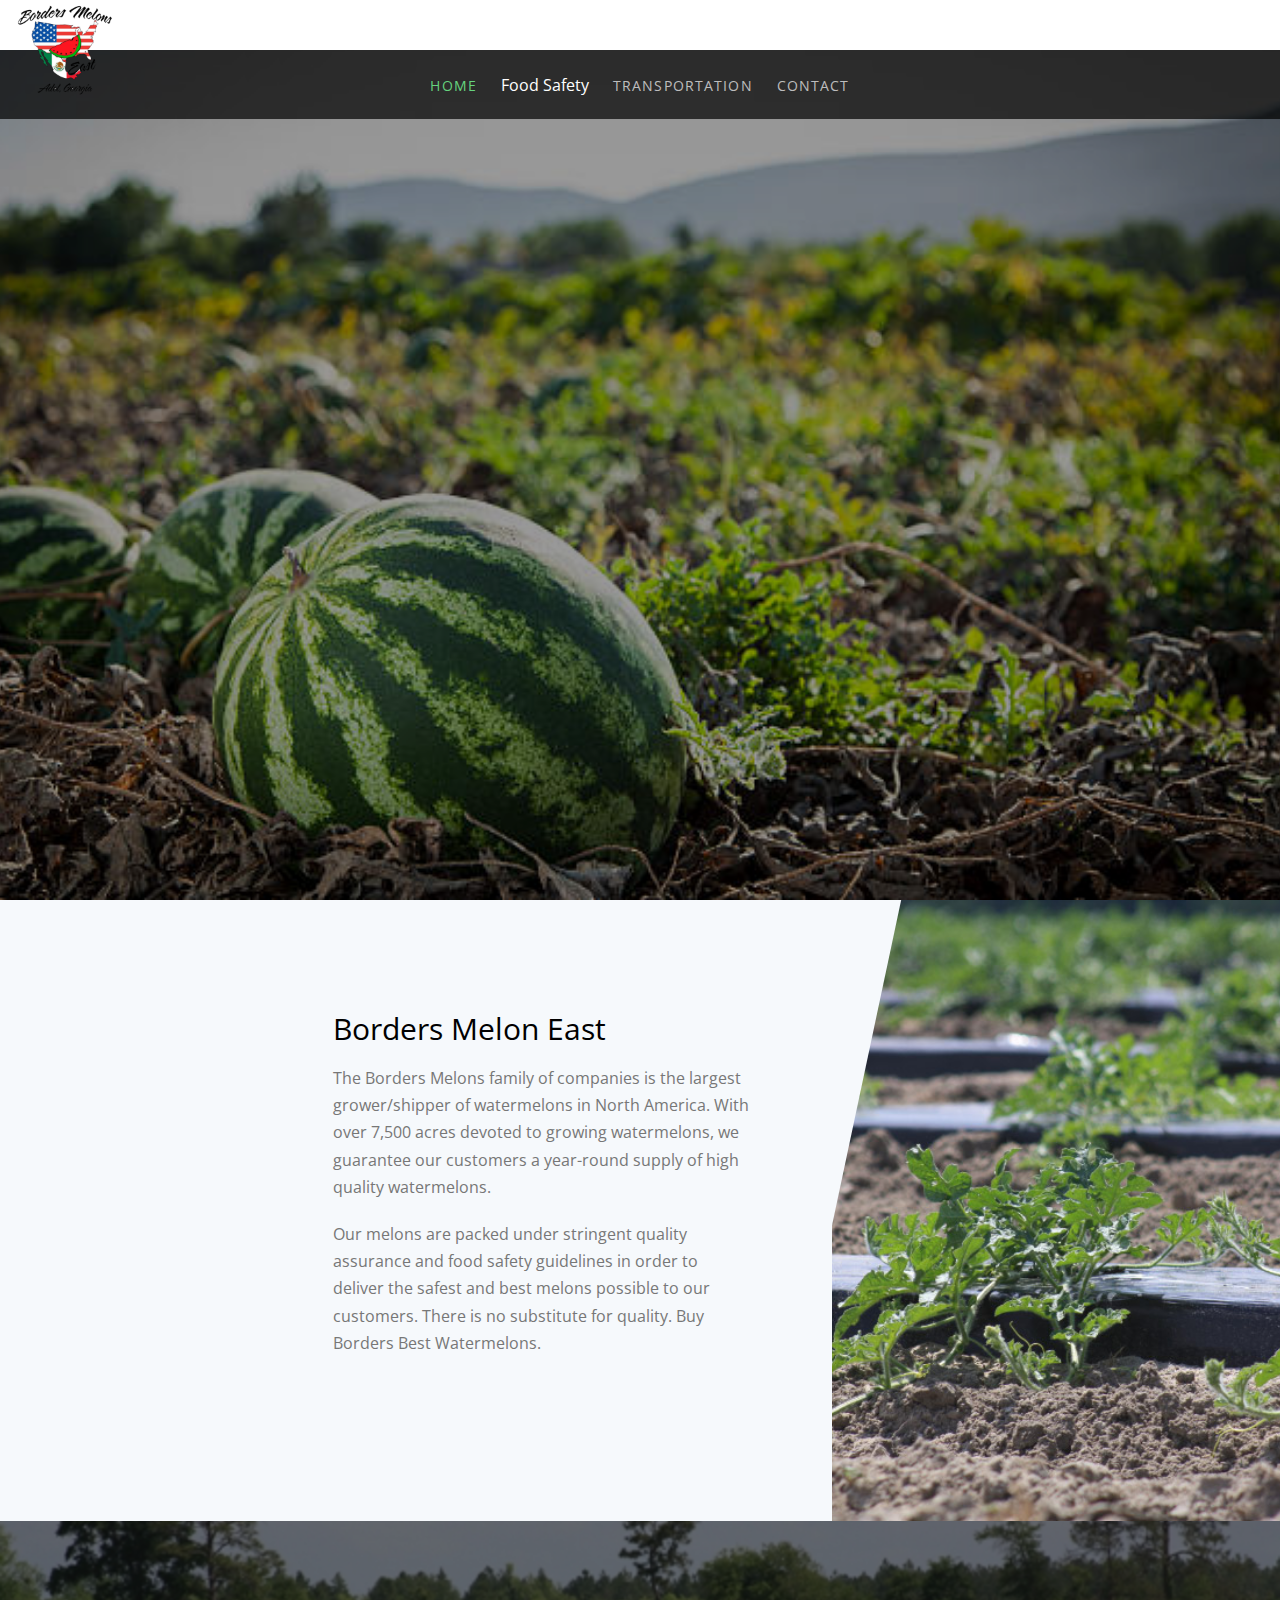
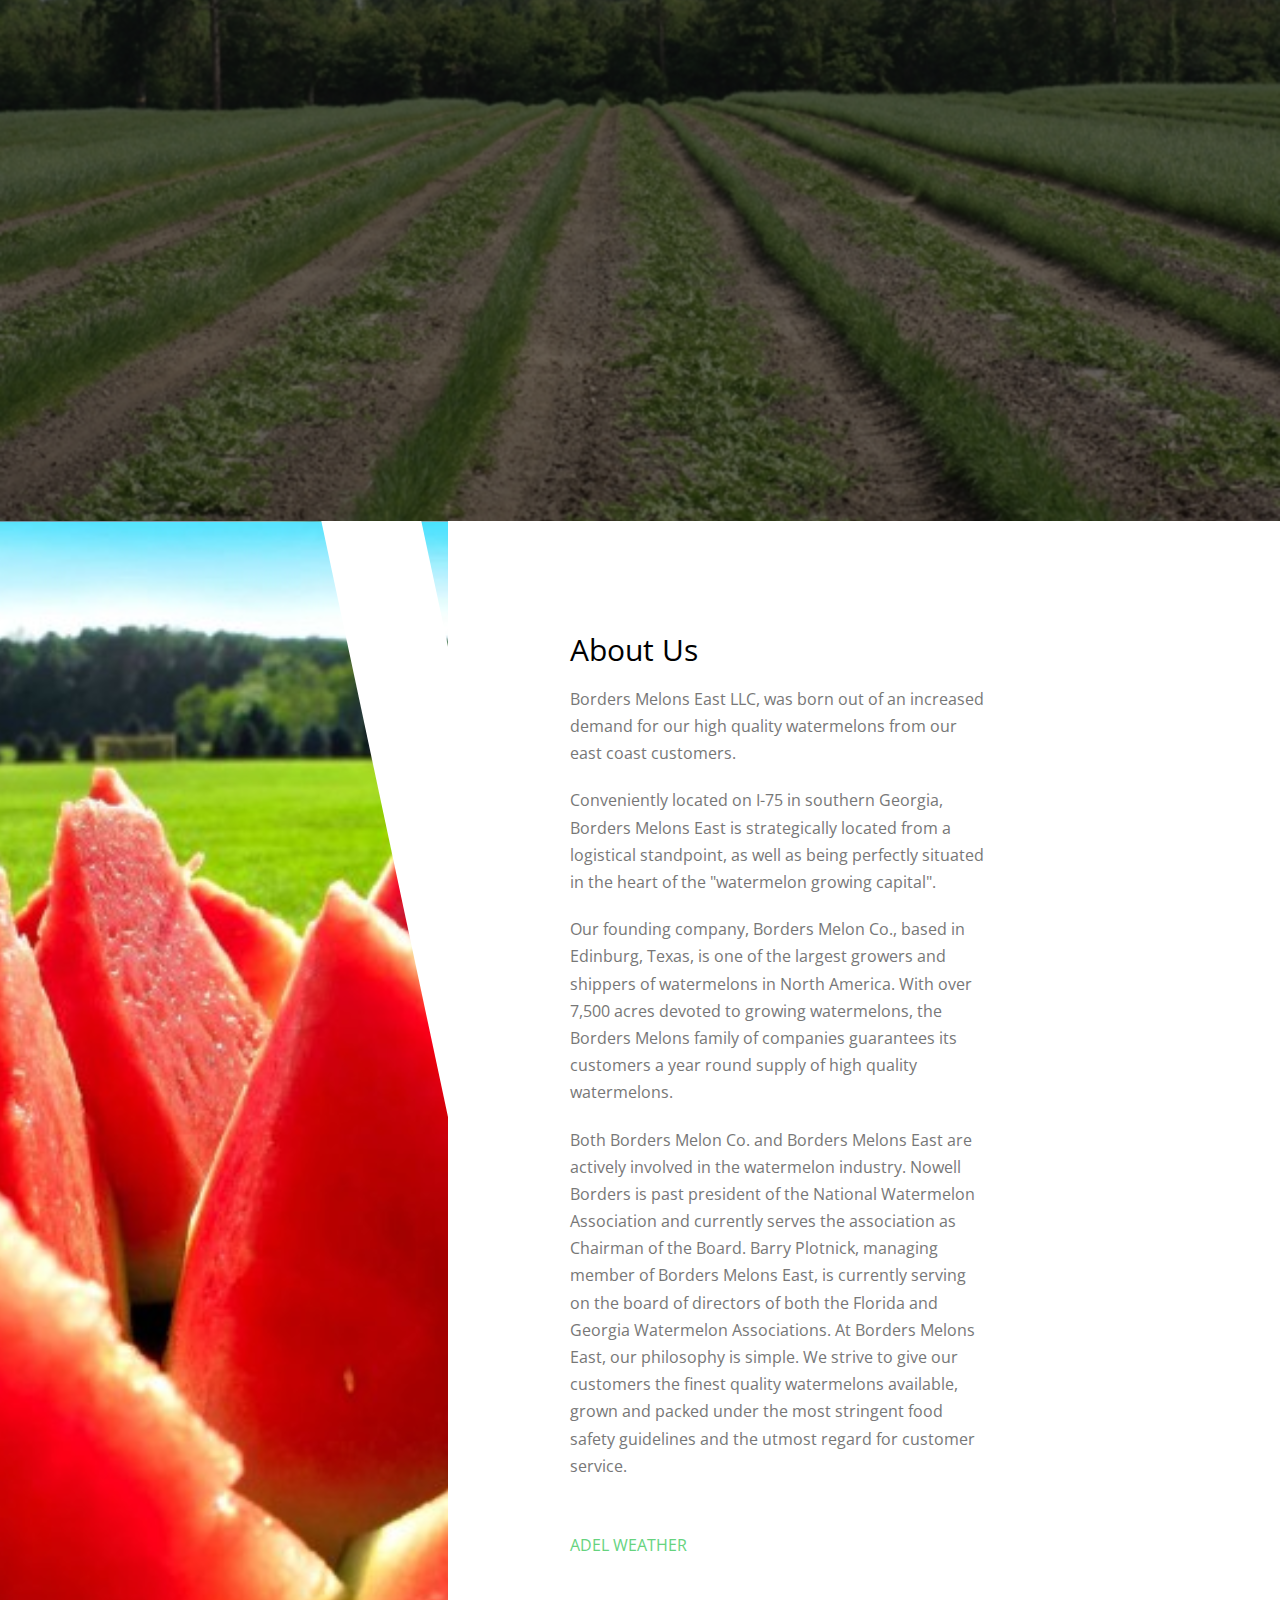
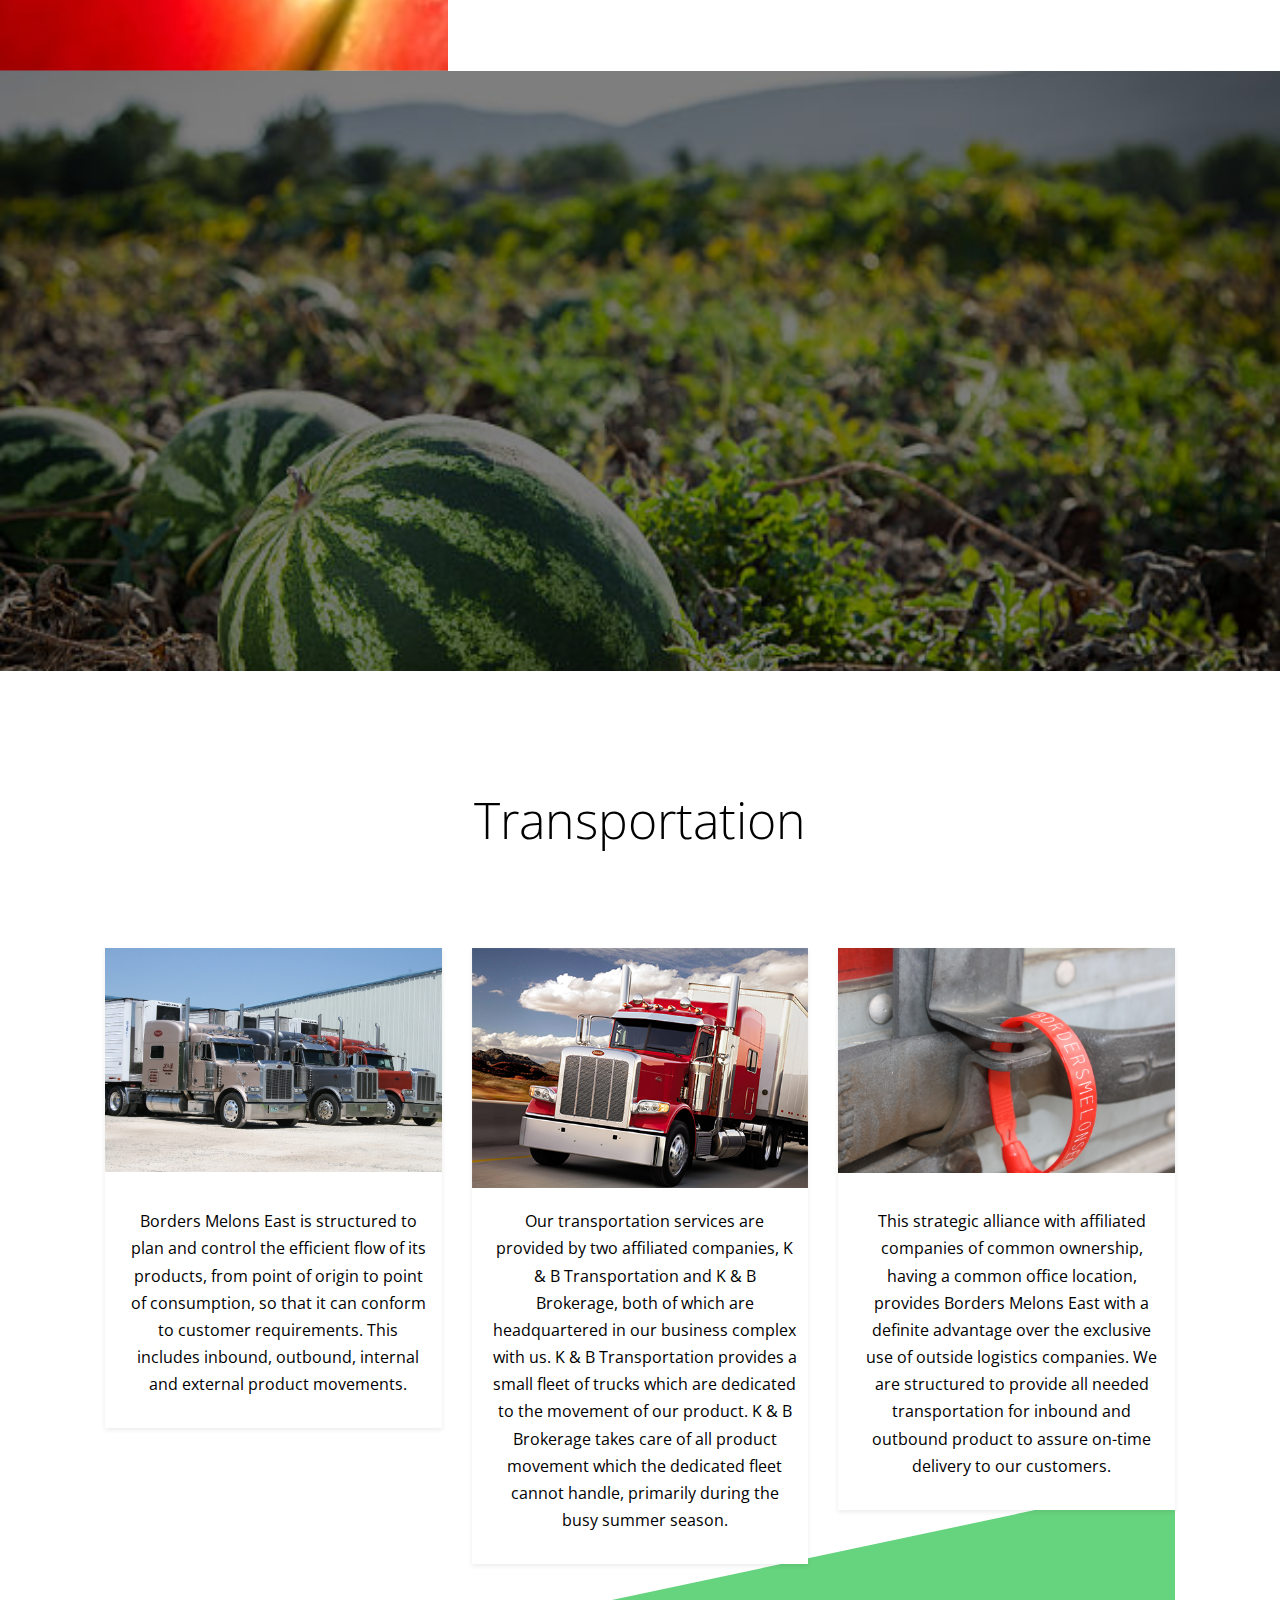
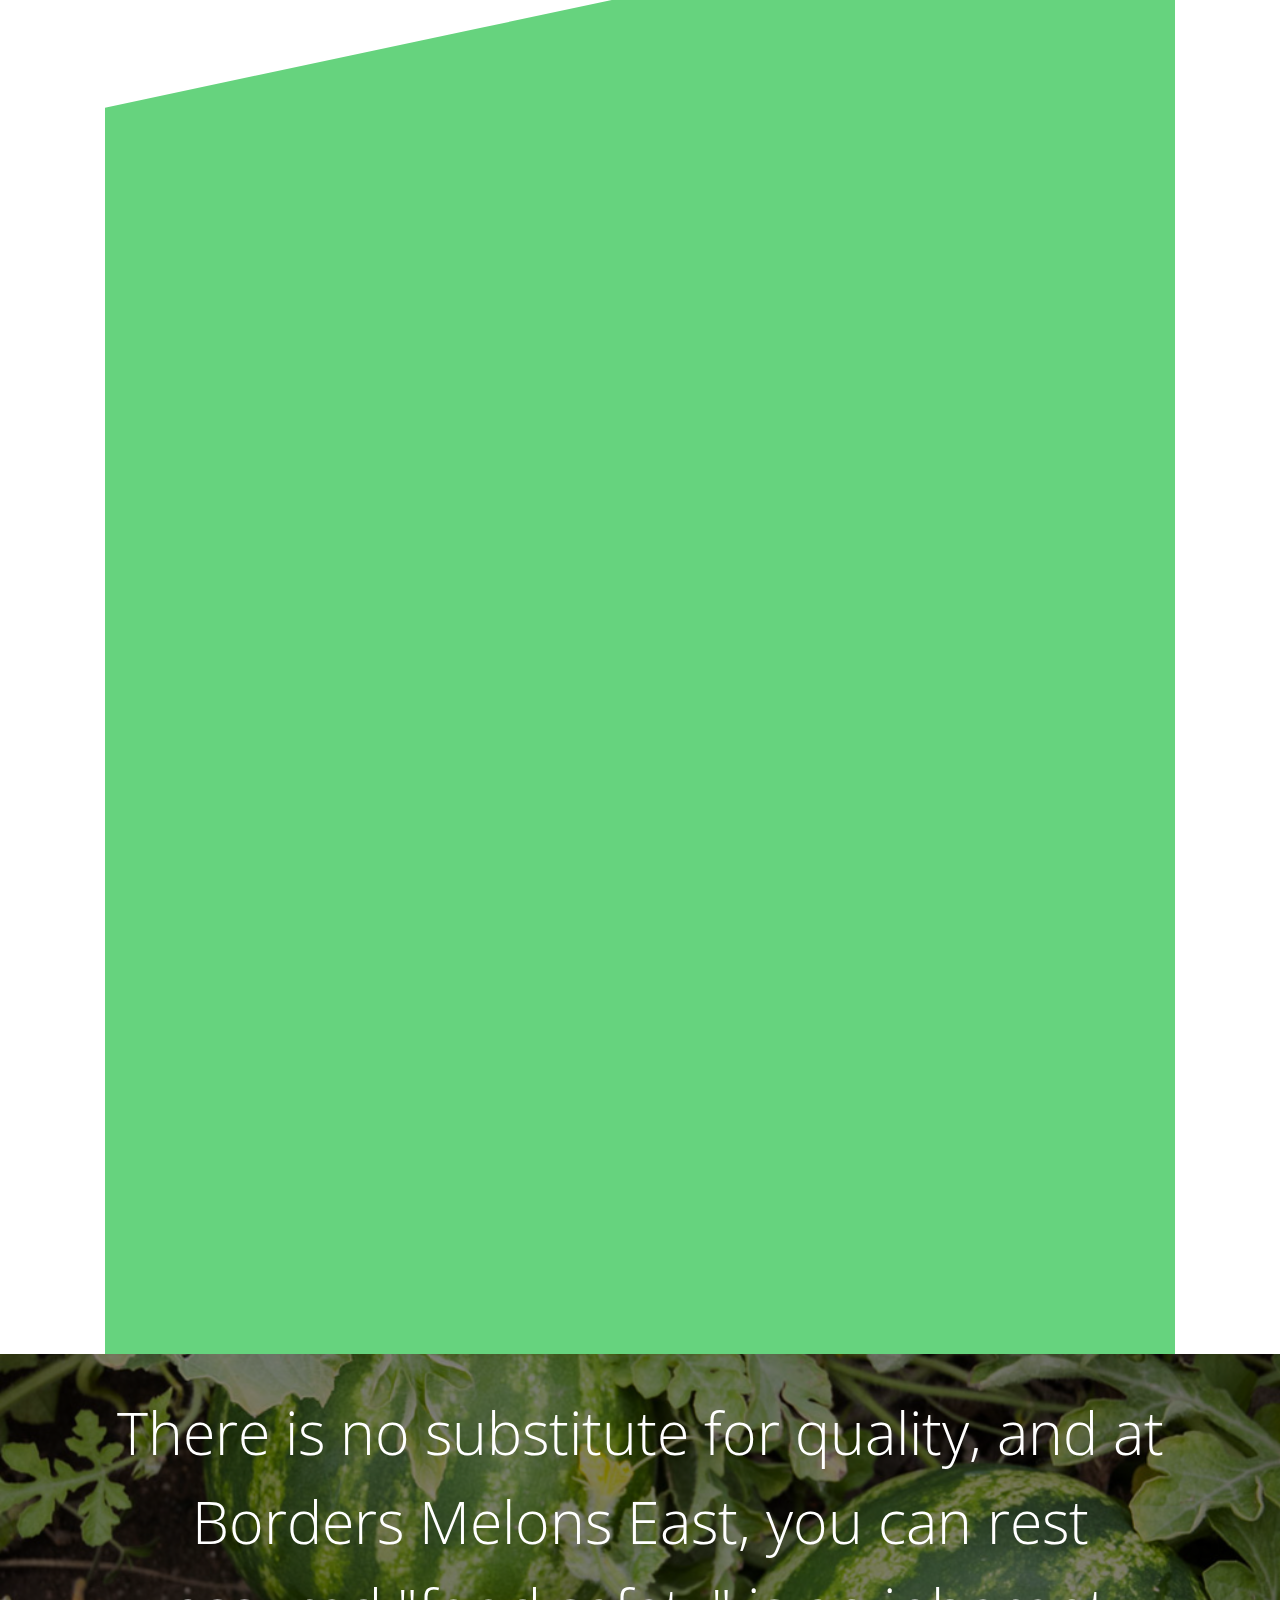
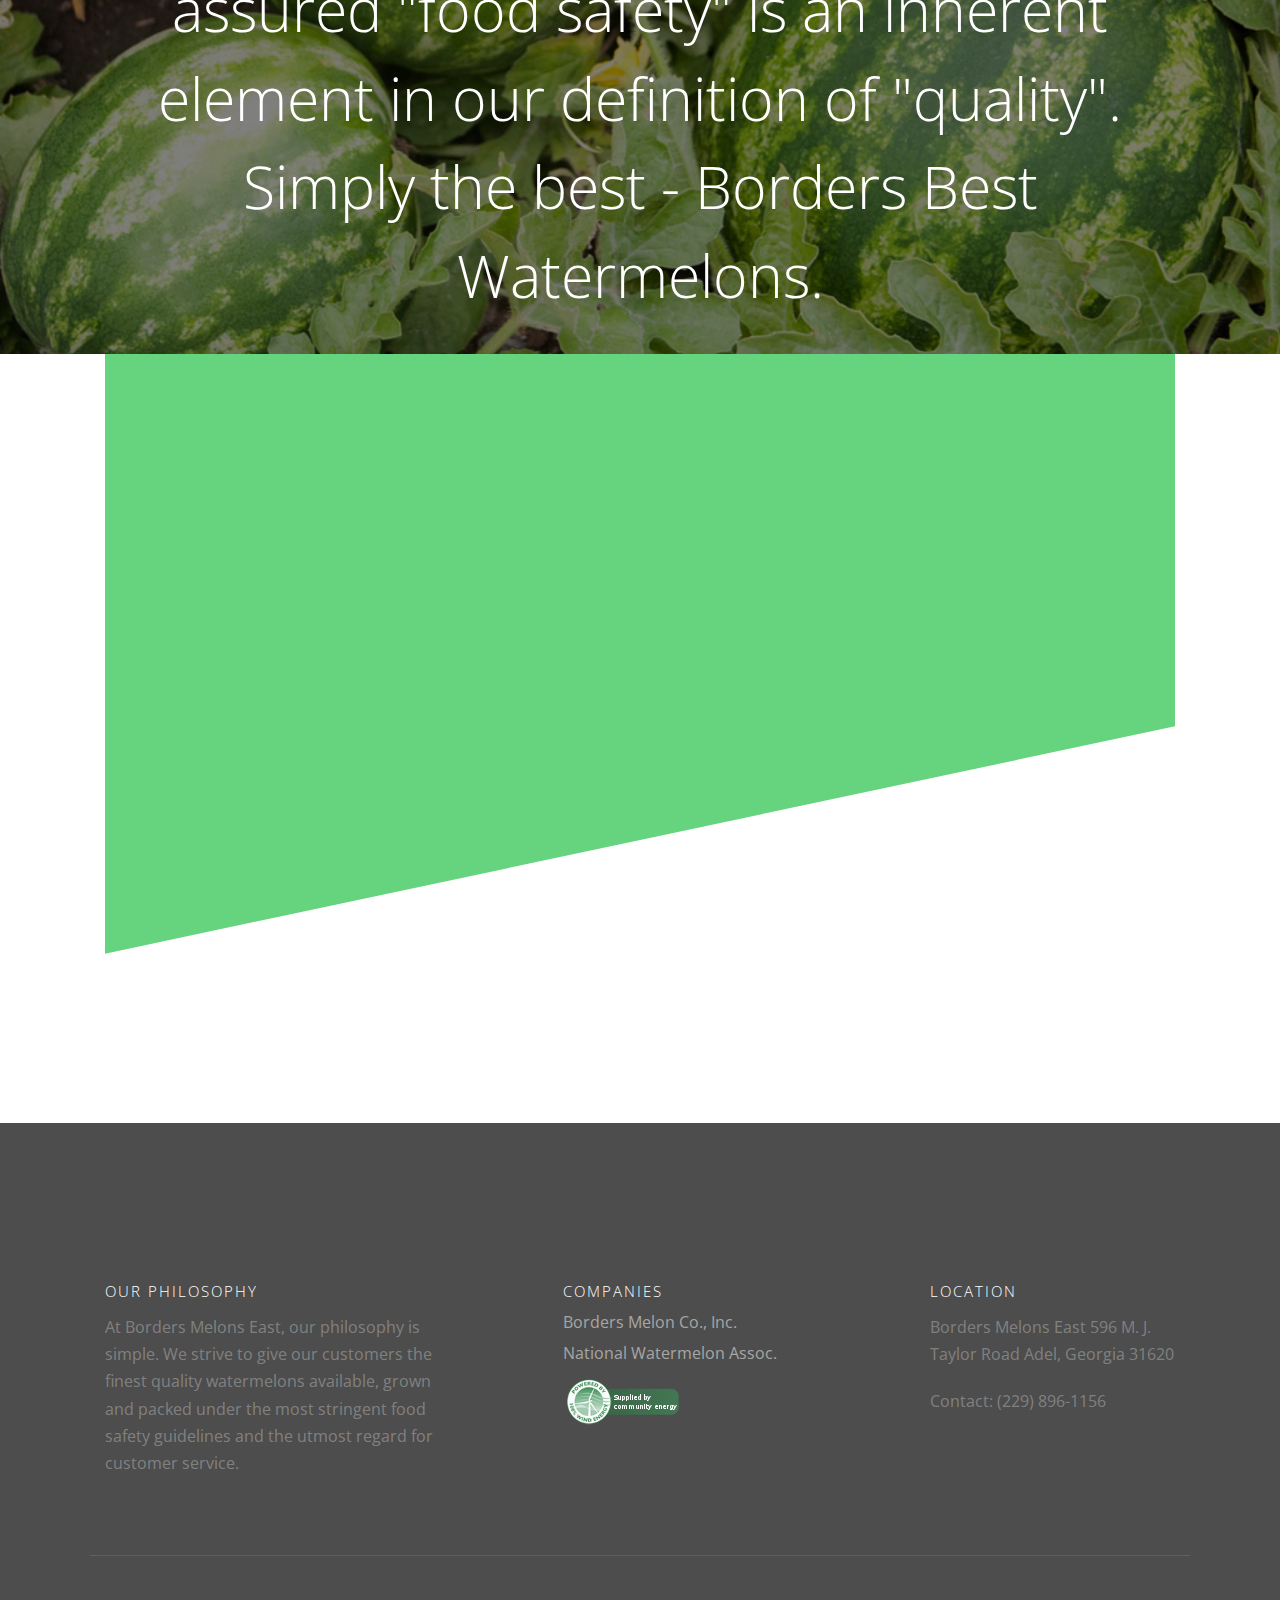
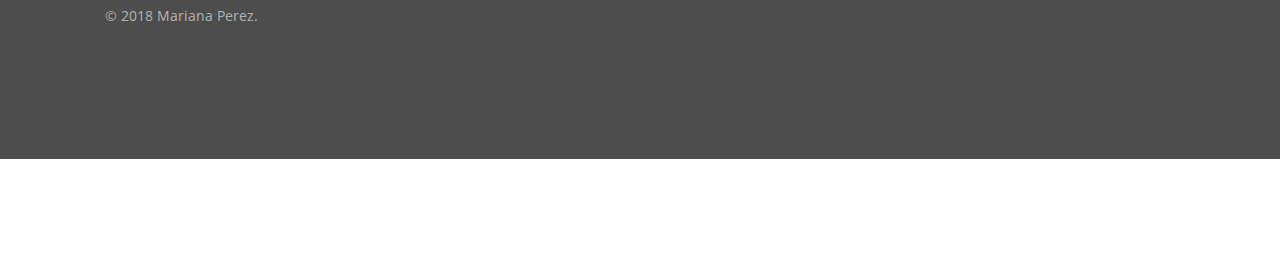
==== index.html @ 32647cb5 "updated" ====
<!DOCTYPE HTML>

<html>
	<head>
	<meta charset="utf-8">
	<meta http-equiv="X-UA-Compatible" content="IE=edge">
	<title>Borders Melon East</title>
	<meta name="viewport" content="width=device-width, initial-scale=1">
	<meta name="description" content="Free HTML5 Website Template by GetTemplates.co" />
	<meta name="keywords" content="free website templates, free html5, free template, free bootstrap, free website template, html5, css3, mobile first, responsive" />
	<meta name="author" content="GetTemplates.co" />


	<link href="https://fonts.googleapis.com/css?family=Open+Sans:300,400,700" rel="stylesheet">
	
	<!-- Animate.css -->
	<link rel="stylesheet" href="css/animate.css">
	<!-- Icomoon Icon Fonts-->
	<link rel="stylesheet" href="css/icomoon.css">
	<!-- Themify Icons-->
	<link rel="stylesheet" href="css/themify-icons.css">
	<!-- Bootstrap  -->
	<link rel="stylesheet" href="css/bootstrap.css">

	<!-- Magnific Popup -->
	<link rel="stylesheet" href="css/magnific-popup.css">

	<!-- Owl Carousel  -->
	<link rel="stylesheet" href="css/owl.carousel.min.css">
	<link rel="stylesheet" href="css/owl.theme.default.min.css">

	<!-- Theme style  -->
	<link rel="stylesheet" href="css/style.css">

	<!-- Modernizr JS -->
	<script src="js/modernizr-2.6.2.min.js"></script>
	<!-- FOR IE9 below -->
	<!--[if lt IE 9]>
	<script src="js/respond.min.js"></script>
	<![endif]-->

	</head>
	<body>
		
	<div class="gtco-loader"></div>
	
	<div id="page">

	
	<div class="page-inner">

	<div id="head-top" style="position: absolute; width: 100%; top: 0; ">
		<div class="gtco-top">
			<div class="container-fluid">
				<div class="row">
					<div class="col-md-4 col-xs-4">
						<div id="gtco-logo"><img style="width: 100px; height: 100px;" src="images/logo.png" alt=""></div>
					</div>
					
				</div>
			</div>	
		</div>
		<nav class="gtco-nav sticky-banner" role="navigation">
			<div class="gtco-container">
				
				<div class="row">
					<div class="col-xs-12 text-center menu-1">
						<ul>
							<li class="active"><a href="index.html">Home</a></li>

								<a href="#gtco-features">Food Safety</a>
								
							</li>
							<li><a href="#trans">Transportation</a></li>
							<li><a href="#gtco-footer">Contact</a></li>
						</ul>
					</div>
				</div>
				
			</div>
		</nav>
	</div>
	
	<header id="gtco-header" class="gtco-cover gtco-cover-md" role="banner" style="background-image: url(images/img_bg_4.jpg)" data-stellar-background-ratio="0.5">
		<div class="overlay"></div>
		<div class="gtco-container">
			<div class="row row-mt-15em">
				<div class="col-md-12 mt-text text-center animate-box" data-animate-effect="fadeInUp">
					<h1>Welcome to<strong>Borders Melon East</strong></h1>	
					<h2>There is no substitute for quality. Buy Borders Best Melons</h2>
			</div>
			</div>
		</div>
	</header>

	<div class="flex-section gtco-gray-bg">
		<div class="col-1">
			<div class="text">

				<div class="row row-pb-sm">
					<div class="col-md-12">
					<h2>Borders Melon East</h2>
					
					<p>The Borders Melons family of companies is the largest grower/shipper of watermelons in North America. With over 7,500 acres devoted to growing watermelons, we guarantee our customers a year-round supply of high quality watermelons.</p>
					<p>Our melons are packed under stringent quality assurance and food safety guidelines in order to deliver the safest and best melons possible to our customers. There is no substitute for quality. Buy Borders Best Watermelons.</p>
					</div>
				</div>
				<!-- <div class="row">
					<div class="col-md-6">
						<ul class="check-li">
							<li>Quality</li>
							<li>Taste</li>
							<li>Price</li>
						</ul>
					</div>
					<div class="col-md-6">
						
					</div>
				</div> -->
			</div>
		</div>
		<div class="col-2 flex-img" style="background-image: url(images/img_1.jpg);"></div>
	</div>
	
	<div class="gtco-cover gtco-cover-sm" style="background-image: url(images/field.jpg)"  data-stellar-background-ratio="0.5">
		<div class="overlay"></div>
		<div class="gtco-container text-center">
			<div class="display-t">
				<div class="display-tc">
					<h1 class="animate-box">Quality &amp; delicious taste</h1>
				</div>	
			</div>
		</div>
	</div>

	<div class="flex-section reverse">
		<div class="col-1">
			<div class="text">

				<div class="row row-pb-sm">
					<div class="col-md-12">
						<h2>About Us</h2>
						<p>Borders Melons East LLC, was born out of an increased demand for our high quality watermelons from our east coast customers. </p>
						<p>Conveniently located on I-75 in southern Georgia, Borders Melons East is strategically located from a logistical standpoint, as well as being perfectly situated in the heart of the "watermelon growing capital". </p>
                    <p>Our founding company, Borders Melon Co., based in Edinburg, Texas, is one of the largest growers and shippers of watermelons in North America. With over 7,500 acres devoted to growing watermelons, the Borders Melons family of companies guarantees its customers a year round supply of high quality watermelons.</p>
                    <p>Both Borders Melon Co. and Borders Melons East are actively involved in the watermelon industry. Nowell Borders is past president of the National Watermelon Association and currently serves the association as Chairman of the Board. Barry Plotnick, managing member of Borders Melons East, is currently serving on the board of directors of both the Florida and Georgia Watermelon Associations.

                        At Borders Melons East, our philosophy is simple. We strive to give our customers the finest quality watermelons available, grown and packed under the most stringent food safety guidelines and the utmost regard for customer service.</p>
                </div>
                </div>
                 <!-- WEATHER WIDGET -->
                 <a class="weatherwidget-io" href="https://forecast7.com/en/31d14n83d42/adel/" data-label_1="ADEL" data-label_2="WEATHER" data-theme="original" data-basecolor="#bc0929" data-textcolor="#067d35" data-highcolor="#1d8712" data-lowcolor="#94ffa0" >ADEL WEATHER</a>
                 <script>
                 !function(d,s,id){var js,fjs=d.getElementsByTagName(s)[0];if(!d.getElementById(id)){js=d.createElement(s);js.id=id;js.src='https://weatherwidget.io/js/widget.min.js';fjs.parentNode.insertBefore(js,fjs);}}(document,'script','weatherwidget-io-js');
                 </script>
                 <!-- Weather widget -->
				<!-- <div class="row">
					<div class="col-md-6">
						<ul class="check-li">
							<li>Quaerat quisquam quasi</li>
							<li>Accusantium qui atque doloremque</li>
							<li>Expedita atque quod</li>
						</ul>
					</div>
					<div class="col-md-6">
						<ul class="check-li">
							<li>Quaerat quisquam quasi</li>
							<li>Accusantium qui atque doloremque</li>
							<li>Expedita atque quod</li>
						</ul>
					</div>
				</div> -->
				
			</div>
		</div>
		<div class="col-2 flex-img" style="background-image: url(images/img_bg_2.jpg);"></div>
	</div>

	<div class="gtco-cover gtco-cover-sm" style="background-image: url(images/img_bg_3.jpg)" data-stellar-background-ratio="0.5">
		<div class="overlay"></div>
		<div class="gtco-container text-center">
			<div class="display-t">
				<div class="display-tc">
					<h1 class="animate-box">We make "Do it right the first time" our commitment as a team and our only way of doing business</h1>
				</div>	
			</div>
		</div>
	</div>
	
	<div class="overflow-hid"> 
		<div id="trans"class="gtco-section">
			<div class="gtco-container">
				<div class="row">
					<div class="col-md-8 col-md-offset-2 text-center gtco-heading">
						<h2>Transportation</h2>
					</div>
				</div>
				<div class="row">

					<div class="col-lg-4 col-md-4 col-sm-6">
						<a href="#" class="gtco-card-item">
							<figure>
								<div class="overlay"><i class="ti-plus"></i></div>
								<img src="images/trucks.jpg" alt="Image" class="img-responsive">
							</figure>
							<div class="gtco-text">
<p>Borders Melons East is structured to plan and control the efficient flow of its products, from point of origin to point of consumption, so that it can conform to customer requirements. This includes inbound, outbound, internal and external product movements.</p>							</div>
						</a>
					</div>
					<div class="col-lg-4 col-md-4 col-sm-6">
						<a href="#" class="gtco-card-item">
							<figure>
								<div class="overlay"><i class="ti-plus"></i></div>
								<img src="images/trucks2.jpg" alt="Image" class="img-responsive">
							</figure>
							<div class="gtco-text">
 <p>Our transportation services are provided by two affiliated companies, K &amp; B Transportation and K &amp; B Brokerage, both of which are headquartered in our business complex with us. K &amp; B Transportation provides a small fleet of trucks which are dedicated to the movement of our product. K &amp; B Brokerage takes care of all product movement which the dedicated fleet cannot handle, primarily during the busy summer season.</p>							
							</div>
						</a>
					</div>
					<div class="col-lg-4 col-md-4 col-sm-6">
						<a href="#" class="gtco-card-item">
							<figure>
								<div class="overlay"><i class="ti-plus"></i></div>
								<img src="images/2.jpg" alt="Image" class="img-responsive">
							</figure>
							<div class="gtco-text">
 <p>This strategic alliance with affiliated companies of common ownership, having a common office location, provides Borders Melons East with a definite advantage over the exclusive use of outside logistics companies. We are structured to provide all needed transportation for inbound and outbound product to assure on-time delivery to our customers.</p>							</div>
                        </a>
                       
                       
					</div>

</div>
					
		
		
		<div id="gtco-features">
			<div class="gtco-container">
				<div class="row">
					<div class="col-md-8 col-md-offset-2 text-center gtco-heading animate-box">
						<h2>Food Safety</h2>
 <p>Food safety and quality are our number one priorities at Borders Melons East. We became one of the pioneering companies in food safety, in the watermelon industry, by having all facets of our operation tested and certified safe by Primus Laboratories to ensure an end product 100% safe for the consumer. We were among the first in the industry to wash and sanitize our watermelons to reduce the risk of contamination from food borne pathogens. We are proud of our superior four star rating under the Primus scoring system. To achieve this level of compliance each step in the supply chain, every farm, harvest crew, cooler and packing facility must be audited by Primus Labs at least once per year, with no critical violations noted. Borders Melons East was the first watermelon facility in the state of Georgia to be both Primus and Georgia GAP certified.</p>				</div>
				</div>
				<div class="row">
					<div class="col-md-4 col-sm-6">
						<div class="feature-center animate-box" data-animate-effect="fadeIn">
							<span class="icon">
								<i>1</i>
							</span>
							<h3>Wash</h3>
  <p>All of our watermelons are washed (with potable non-recycled water), gently scrubbed, and then sanitized with a patented antimicrobial called Selectrocide™. </p>						</div>
					</div>
					<div class="col-md-4 col-sm-6">
						<div class="feature-center animate-box" data-animate-effect="fadeIn">
							<span class="icon">
								<i>2</i>
							</span>
							<h3>Gently Scrub</h3>
 <p> Selectrocide™ is EPA registered for use on watermelons and is also used in the wine, pharmaceutical, and produce processing industries, with efficacy against a broad spectrum of pathogens. </p>						</div>
					</div>
					<div class="col-md-4 col-sm-6">
						<div class="feature-center animate-box" data-animate-effect="fadeIn">
							<span class="icon">
								<i>3</i>
							</span>
							<h3>Sanitize</h3>
 <p>We were the first in the watermelon industry to use this product and were instrumental in establishing SelectrocideTM as a produce sanitizer.

</p>						</div>
					</div>
					

				</div>
			</div>
		</div>
	</div>


	<div class="gtco-cover gtco-cover-sm" style="background-image: url(images/img_bg_1.jpg)"  data-stellar-background-ratio="0.5">
		<div class="overlay"></div>
		<div class="gtco-container text-center">
			<div class="display-t">
				<div class="display-tc">
<h1>There is no substitute for quality, and at Borders Melons East, you can rest assured "food safety" is an inherent element in our definition of "quality".

    Simply the best - Borders Best Watermelons.</h1>				</div>	
			</div>
		</div>
	</div>

	<div id="gtco-counter" class="gtco-section">
		<div class="gtco-container">

			<div class="row">
				<div class="col-md-8 col-md-offset-2 text-center gtco-heading animate-box">
					<h2>Misson Statment</h2>
 <p> BORDERS MELONS EAST, LLC, we pledge to provide distinctive quality and unparalleled customer service, while applying stringent food safety standards, as we strive to gain the respect and trust of our customers, suppliers and vendor partners.

    The success of BORDERS MELONS EAST, LLC is determined by our success in operating as a unified team. We have to earn the trust and respect of our customers every day in order that the customer makes the decision to choose our product and services. We sell product with service, and service is provided by people. There are no magic formulas.
    
    Our success is guaranteed by creative, productive employees who are empowered to make suggestions while thinking "outside the box." Every job, is essential to fulfilling our mission to "provide distinctive quality products and unparalleled customer service" everyday.</p>				</div>
			</div>

			

		</div>
	</div>

	



	<footer id="gtco-footer" role="contentinfo">
		<div class="gtco-container">
			<div class="row row-p	b-md">

				<div class="col-md-4">
					<div class="gtco-widget">
						<h3>Our Philosophy</h3>
<p>                        At Borders Melons East, our philosophy is simple. We strive to give our customers the finest quality watermelons available, grown and packed under the most stringent food safety guidelines and the utmost regard for customer service.</p>
					</div>
				</div>

				<div class="col-md-4 col-md-push-1">
					<div class="gtco-widget">
						<h3>Companies</h3>
						<ul class="gtco-footer-links">
							<li><a href="http://bordersmelon.com">Borders Melon Co., Inc.</a></li>
							<li><a href="https://watermelon.ag/">National Watermelon Assoc.</a></li>
							<li><img src="images/ip-wind-badge.png" alt=""></li>
						</ul>
					</div>
				</div>

				

				<div class="col-md-3 col-md-push-1">
					<div class="gtco-widget">
						<h3>Location</h3>
						<p>Borders Melons East
                            596 M. J. Taylor Road
                            Adel, Georgia 31620</p>
                            <p>Contact: (229) 896-1156</p>
					</div>
				</div>

			</div>

			<div class="row copyright">
				<div class="col-md-12">
					<p class="pull-left">
						<small class="block">&copy; 2018 Mariana Perez.</small> 
					</p>
					<p class="pull-right">
						
					
					</p>
				</div>
			</div>

		</div>
	</footer>
	</div>

	</div>

	<div class="gototop js-top">
		<a href="#" class="js-gotop"><i class="icon-arrow-up"></i></a>
	</div>
	
	<!-- jQuery -->
	<script src="js/jquery.min.js"></script>
	<!-- jQuery Easing -->
	<script src="js/jquery.easing.1.3.js"></script>
	<!-- Bootstrap -->
	<script src="js/bootstrap.min.js"></script>
	<!-- Waypoints -->
	<script src="js/jquery.waypoints.min.js"></script>
	<script src="js/sticky.js"></script>
	<!-- Carousel -->
	<script src="js/owl.carousel.min.js"></script>
	<!-- countTo -->
	<script src="js/jquery.countTo.js"></script>

	<!-- Stellar Parallax -->
	<script src="js/jquery.stellar.min.js"></script>

	<!-- Magnific Popup -->
	<script src="js/jquery.magnific-popup.min.js"></script>
	<script src="js/magnific-popup-options.js"></script>
	
	<!-- Main -->
	<script src="js/main.js"></script>

	</body>
</html>
---- css/icomoon.css ----
@font-face {
  font-family: 'icomoon';
  src:  url('../fonts/icomoon/icomoon.eot?6iuir');
  src:  url('../fonts/icomoon/icomoon.eot?6iuir#iefix') format('embedded-opentype'),
    url('../fonts/icomoon/icomoon.ttf?6iuir') format('truetype'),
    url('../fonts/icomoon/icomoon.woff?6iuir') format('woff'),
    url('../fonts/icomoon/icomoon.svg?6iuir#icomoon') format('svg');
  font-weight: normal;
  font-style: normal;
}

[class^="icon-"], [class*=" icon-"] {
  /* use !important to prevent issues with browser extensions that change fonts */
  font-family: 'icomoon' !important;
  speak: none;
  font-style: normal;
  font-weight: normal;
  font-variant: normal;
  text-transform: none;
  line-height: 1;

  /* Better Font Rendering =========== */
  -webkit-font-smoothing: antialiased;
  -moz-osx-font-smoothing: grayscale;
}

.icon-eye:before {
  content: "\e000";
}
.icon-paper-clip:before {
  content: "\e001";
}
.icon-mail:before {
  content: "\e002";
}
.icon-toggle:before {
  content: "\e003";
}
.icon-layout:before {
  content: "\e004";
}
.icon-link:before {
  content: "\e005";
}
.icon-bell:before {
  content: "\e006";
}
.icon-lock:before {
  content: "\e007";
}
.icon-unlock:before {
  content: "\e008";
}
.icon-ribbon:before {
  content: "\e009";
}
.icon-image:before {
  content: "\e010";
}
.icon-signal:before {
  content: "\e011";
}
.icon-target:before {
  content: "\e012";
}
.icon-clipboard:before {
  content: "\e013";
}
.icon-clock:before {
  content: "\e014";
}
.icon-watch:before {
  content: "\e015";
}
.icon-air-play:before {
  content: "\e016";
}
.icon-camera:before {
  content: "\e017";
}
.icon-video:before {
  content: "\e018";
}
.icon-disc:before {
  content: "\e019";
}
.icon-printer:before {
  content: "\e020";
}
.icon-monitor:before {
  content: "\e021";
}
.icon-server:before {
  content: "\e022";
}
.icon-cog:before {
  content: "\e023";
}
.icon-heart:before {
  content: "\e024";
}
.icon-paragraph:before {
  content: "\e025";
}
.icon-align-justify:before {
  content: "\e026";
}
.icon-align-left:before {
  content: "\e027";
}
.icon-align-center:before {
  content: "\e028";
}
.icon-align-right:before {
  content: "\e029";
}
.icon-book:before {
  content: "\e030";
}
.icon-layers:before {
  content: "\e031";
}
.icon-stack:before {
  content: "\e032";
}
.icon-stack-2:before {
  content: "\e033";
}
.icon-paper:before {
  content: "\e034";
}
.icon-paper-stack:before {
  content: "\e035";
}
.icon-search:before {
  content: "\e036";
}
.icon-zoom-in:before {
  content: "\e037";
}
.icon-zoom-out:before {
  content: "\e038";
}
.icon-reply:before {
  content: "\e039";
}
.icon-circle-plus:before {
  content: "\e040";
}
.icon-circle-minus:before {
  content: "\e041";
}
.icon-circle-check:before {
  content: "\e042";
}
.icon-circle-cross:before {
  content: "\e043";
}
.icon-square-plus:before {
  content: "\e044";
}
.icon-square-minus:before {
  content: "\e045";
}
.icon-square-check:before {
  content: "\e046";
}
.icon-square-cross:before {
  content: "\e047";
}
.icon-microphone:before {
  content: "\e048";
}
.icon-record:before {
  content: "\e049";
}
.icon-skip-back:before {
  content: "\e050";
}
.icon-rewind:before {
  content: "\e051";
}
.icon-play:before {
  content: "\e052";
}
.icon-pause:before {
  content: "\e053";
}
.icon-stop:before {
  content: "\e054";
}
.icon-fast-forward:before {
  content: "\e055";
}
.icon-skip-forward:before {
  content: "\e056";
}
.icon-shuffle:before {
  content: "\e057";
}
.icon-repeat:before {
  content: "\e058";
}
.icon-folder:before {
  content: "\e059";
}
.icon-umbrella:before {
  content: "\e060";
}
.icon-moon:before {
  content: "\e061";
}
.icon-thermometer:before {
  content: "\e062";
}
.icon-drop:before {
  content: "\e063";
}
.icon-sun:before {
  content: "\e064";
}
.icon-cloud:before {
  content: "\e065";
}
.icon-cloud-upload:before {
  content: "\e066";
}
.icon-cloud-download:before {
  content: "\e067";
}
.icon-upload:before {
  content: "\e068";
}
.icon-download:before {
  content: "\e069";
}
.icon-location:before {
  content: "\e070";
}
.icon-location-2:before {
  content: "\e071";
}
.icon-map:before {
  content: "\e072";
}
.icon-battery:before {
  content: "\e073";
}
.icon-head:before {
  content: "\e074";
}
.icon-briefcase:before {
  content: "\e075";
}
.icon-speech-bubble:before {
  content: "\e076";
}
.icon-anchor:before {
  content: "\e077";
}
.icon-globe:before {
  content: "\e078";
}
.icon-box:before {
  content: "\e079";
}
.icon-reload:before {
  content: "\e080";
}
.icon-share:before {
  content: "\e081";
}
.icon-marquee:before {
  content: "\e082";
}
.icon-marquee-plus:before {
  content: "\e083";
}
.icon-marquee-minus:before {
  content: "\e084";
}
.icon-tag:before {
  content: "\e085";
}
.icon-power:before {
  content: "\e086";
}
.icon-command:before {
  content: "\e087";
}
.icon-alt:before {
  content: "\e088";
}
.icon-esc:before {
  content: "\e089";
}
.icon-bar-graph:before {
  content: "\e090";
}
.icon-bar-graph-2:before {
  content: "\e091";
}
.icon-pie-graph:before {
  content: "\e092";
}
.icon-star:before {
  content: "\e093";
}
.icon-arrow-left:before {
  content: "\e094";
}
.icon-arrow-right:before {
  content: "\e095";
}
.icon-arrow-up:before {
  content: "\e096";
}
.icon-arrow-down:before {
  content: "\e097";
}
.icon-volume:before {
  content: "\e098";
}
.icon-mute:before {
  content: "\e099";
}
.icon-content-right:before {
  content: "\e100";
}
.icon-content-left:before {
  content: "\e101";
}
.icon-grid:before {
  content: "\e102";
}
.icon-grid-2:before {
  content: "\e103";
}
.icon-columns:before {
  content: "\e104";
}
.icon-loader:before {
  content: "\e105";
}
.icon-bag:before {
  content: "\e106";
}
.icon-ban:before {
  content: "\e107";
}
.icon-flag:before {
  content: "\e108";
}
.icon-trash:before {
  content: "\e109";
}
.icon-expand:before {
  content: "\e110";
}
.icon-contract:before {
  content: "\e111";
}
.icon-maximize:before {
  content: "\e112";
}
.icon-minimize:before {
  content: "\e113";
}
.icon-plus:before {
  content: "\e114";
}
.icon-minus:before {
  content: "\e115";
}
.icon-check:before {
  content: "\e116";
}
.icon-cross:before {
  content: "\e117";
}
.icon-move:before {
  content: "\e118";
}
.icon-delete:before {
  content: "\e119";
}
.icon-menu:before {
  content: "\e120";
}
.icon-archive:before {
  content: "\e121";
}
.icon-inbox:before {
  content: "\e122";
}
.icon-outbox:before {
  content: "\e123";
}
.icon-file:before {
  content: "\e124";
}
.icon-file-add:before {
  content: "\e125";
}
.icon-file-subtract:before {
  content: "\e126";
}
.icon-help:before {
  content: "\e127";
}
.icon-open:before {
  content: "\e128";
}
.icon-ellipsis:before {
  content: "\e129";
}
.icon-add-to-list:before {
  content: "\e900";
}
.icon-classic-computer:before {
  content: "\e901";
}
.icon-controller-fast-backward:before {
  content: "\e902";
}
.icon-creative-commons-attribution:before {
  content: "\e903";
}
.icon-creative-commons-noderivs:before {
  content: "\e904";
}
.icon-creative-commons-noncommercial-eu:before {
  content: "\e905";
}
.icon-creative-commons-noncommercial-us:before {
  content: "\e906";
}
.icon-creative-commons-public-domain:before {
  content: "\e907";
}
.icon-creative-commons-remix:before {
  content: "\e908";
}
.icon-creative-commons-share:before {
  content: "\e909";
}
.icon-creative-commons-sharealike:before {
  content: "\e90a";
}
.icon-creative-commons:before {
  content: "\e90b";
}
.icon-document-landscape:before {
  content: "\e90c";
}
.icon-remove-user:before {
  content: "\e90d";
}
.icon-warning:before {
  content: "\e90e";
}
.icon-arrow-bold-down:before {
  content: "\e90f";
}
.icon-arrow-bold-left:before {
  content: "\e910";
}
.icon-arrow-bold-right:before {
  content: "\e911";
}
.icon-arrow-bold-up:before {
  content: "\e912";
}
.icon-arrow-down2:before {
  content: "\e913";
}
.icon-arrow-left2:before {
  content: "\e914";
}
.icon-arrow-long-down:before {
  content: "\e915";
}
.icon-arrow-long-left:before {
  content: "\e916";
}
.icon-arrow-long-right:before {
  content: "\e917";
}
.icon-arrow-long-up:before {
  content: "\e918";
}
.icon-arrow-right2:before {
  content: "\e919";
}
.icon-arrow-up2:before {
  content: "\e91a";
}
.icon-arrow-with-circle-down:before {
  content: "\e91b";
}
.icon-arrow-with-circle-left:before {
  content: "\e91c";
}
.icon-arrow-with-circle-right:before {
  content: "\e91d";
}
.icon-arrow-with-circle-up:before {
  content: "\e91e";
}
.icon-bookmark:before {
  content: "\e91f";
}
.icon-bookmarks:before {
  content: "\e920";
}
.icon-chevron-down:before {
  content: "\e921";
}
.icon-chevron-left:before {
  content: "\e922";
}
.icon-chevron-right:before {
  content: "\e923";
}
.icon-chevron-small-down:before {
  content: "\e924";
}
.icon-chevron-small-left:before {
  content: "\e925";
}
.icon-chevron-small-right:before {
  content: "\e926";
}
.icon-chevron-small-up:before {
  content: "\e927";
}
.icon-chevron-thin-down:before {
  content: "\e928";
}
.icon-chevron-thin-left:before {
  content: "\e929";
}
.icon-chevron-thin-right:before {
  content: "\e92a";
}
.icon-chevron-thin-up:before {
  content: "\e92b";
}
.icon-chevron-up:before {
  content: "\e92c";
}
.icon-chevron-with-circle-down:before {
  content: "\e92d";
}
.icon-chevron-with-circle-left:before {
  content: "\e92e";
}
.icon-chevron-with-circle-right:before {
  content: "\e92f";
}
.icon-chevron-with-circle-up:before {
  content: "\e930";
}
.icon-cloud2:before {
  content: "\e931";
}
.icon-controller-fast-forward:before {
  content: "\e932";
}
.icon-controller-jump-to-start:before {
  content: "\e933";
}
.icon-controller-next:before {
  content: "\e934";
}
.icon-controller-paus:before {
  content: "\e935";
}
.icon-controller-play:before {
  content: "\e936";
}
.icon-controller-record:before {
  content: "\e937";
}
.icon-controller-stop:before {
  content: "\e938";
}
.icon-controller-volume:before {
  content: "\e939";
}
.icon-dot-single:before {
  content: "\e93a";
}
.icon-dots-three-horizontal:before {
  content: "\e93b";
}
.icon-dots-three-vertical:before {
  content: "\e93c";
}
.icon-dots-two-horizontal:before {
  content: "\e93d";
}
.icon-dots-two-vertical:before {
  content: "\e93e";
}
.icon-download2:before {
  content: "\e93f";
}
.icon-emoji-flirt:before {
  content: "\e940";
}
.icon-flow-branch:before {
  content: "\e941";
}
.icon-flow-cascade:before {
  content: "\e942";
}
.icon-flow-line:before {
  content: "\e943";
}
.icon-flow-parallel:before {
  content: "\e944";
}
.icon-flow-tree:before {
  content: "\e945";
}
.icon-install:before {
  content: "\e946";
}
.icon-layers2:before {
  content: "\e947";
}
.icon-open-book:before {
  content: "\e948";
}
.icon-resize-100:before {
  content: "\e949";
}
.icon-resize-full-screen:before {
  content: "\e94a";
}
.icon-save:before {
  content: "\e94b";
}
.icon-select-arrows:before {
  content: "\e94c";
}
.icon-sound-mute:before {
  content: "\e94d";
}
.icon-sound:before {
  content: "\e94e";
}
.icon-trash2:before {
  content: "\e94f";
}
.icon-triangle-down:before {
  content: "\e950";
}
.icon-triangle-left:before {
  content: "\e951";
}
.icon-triangle-right:before {
  content: "\e952";
}
.icon-triangle-up:before {
  content: "\e953";
}
.icon-uninstall:before {
  content: "\e954";
}
.icon-upload-to-cloud:before {
  content: "\e955";
}
.icon-upload2:before {
  content: "\e956";
}
.icon-add-user:before {
  content: "\e957";
}
.icon-address:before {
  content: "\e958";
}
.icon-adjust:before {
  content: "\e959";
}
.icon-air:before {
  content: "\e95a";
}
.icon-aircraft-landing:before {
  content: "\e95b";
}
.icon-aircraft-take-off:before {
  content: "\e95c";
}
.icon-aircraft:before {
  content: "\e95d";
}
.icon-align-bottom:before {
  content: "\e95e";
}
.icon-align-horizontal-middle:before {
  content: "\e95f";
}
.icon-align-left2:before {
  content: "\e960";
}
.icon-align-right2:before {
  content: "\e961";
}
.icon-align-top:before {
  content: "\e962";
}
.icon-align-vertical-middle:before {
  content: "\e963";
}
.icon-archive2:before {
  content: "\e964";
}
.icon-area-graph:before {
  content: "\e965";
}
.icon-attachment:before {
  content: "\e966";
}
.icon-awareness-ribbon:before {
  content: "\e967";
}
.icon-back-in-time:before {
  content: "\e968";
}
.icon-back:before {
  content: "\e969";
}
.icon-bar-graph2:before {
  content: "\e96a";
}
.icon-battery2:before {
  content: "\e96b";
}
.icon-beamed-note:before {
  content: "\e96c";
}
.icon-bell2:before {
  content: "\e96d";
}
.icon-blackboard:before {
  content: "\e96e";
}
.icon-block:before {
  content: "\e96f";
}
.icon-book2:before {
  content: "\e970";
}
.icon-bowl:before {
  content: "\e971";
}
.icon-box2:before {
  content: "\e972";
}
.icon-briefcase2:before {
  content: "\e973";
}
.icon-browser:before {
  content: "\e974";
}
.icon-brush:before {
  content: "\e975";
}
.icon-bucket:before {
  content: "\e976";
}
.icon-cake:before {
  content: "\e977";
}
.icon-calculator:before {
  content: "\e978";
}
.icon-calendar:before {
  content: "\e979";
}
.icon-camera2:before {
  content: "\e97a";
}
.icon-ccw:before {
  content: "\e97b";
}
.icon-chat:before {
  content: "\e97c";
}
.icon-check2:before {
  content: "\e97d";
}
.icon-circle-with-cross:before {
  content: "\e97e";
}
.icon-circle-with-minus:before {
  content: "\e97f";
}
.icon-circle-with-plus:before {
  content: "\e980";
}
.icon-circle:before {
  content: "\e981";
}
.icon-circular-graph:before {
  content: "\e982";
}
.icon-clapperboard:before {
  content: "\e983";
}
.icon-clipboard2:before {
  content: "\e984";
}
.icon-clock2:before {
  content: "\e985";
}
.icon-code:before {
  content: "\e986";
}
.icon-cog2:before {
  content: "\e987";
}
.icon-colours:before {
  content: "\e988";
}
.icon-compass:before {
  content: "\e989";
}
.icon-copy:before {
  content: "\e98a";
}
.icon-credit-card:before {
  content: "\e98b";
}
.icon-credit:before {
  content: "\e98c";
}
.icon-cross2:before {
  content: "\e98d";
}
.icon-cup:before {
  content: "\e98e";
}
.icon-cw:before {
  content: "\e98f";
}
.icon-cycle:before {
  content: "\e990";
}
.icon-database:before {
  content: "\e991";
}
.icon-dial-pad:before {
  content: "\e992";
}
.icon-direction:before {
  content: "\e993";
}
.icon-document:before {
  content: "\e994";
}
.icon-documents:before {
  content: "\e995";
}
.icon-drink:before {
  content: "\e996";
}
.icon-drive:before {
  content: "\e997";
}
.icon-drop2:before {
  content: "\e998";
}
.icon-edit:before {
  content: "\e999";
}
.icon-email:before {
  content: "\e99a";
}
.icon-emoji-happy:before {
  content: "\e99b";
}
.icon-emoji-neutral:before {
  content: "\e99c";
}
.icon-emoji-sad:before {
  content: "\e99d";
}
.icon-erase:before {
  content: "\e99e";
}
.icon-eraser:before {
  content: "\e99f";
}
.icon-export:before {
  content: "\e9a0";
}
.icon-eye2:before {
  content: "\e9a1";
}
.icon-feather:before {
  content: "\e9a2";
}
.icon-flag2:before {
  content: "\e9a3";
}
.icon-flash:before {
  content: "\e9a4";
}
.icon-flashlight:before {
  content: "\e9a5";
}
.icon-flat-brush:before {
  content: "\e9a6";
}
.icon-folder-images:before {
  content: "\e9a7";
}
.icon-folder-music:before {
  content: "\e9a8";
}
.icon-folder-video:before {
  content: "\e9a9";
}
.icon-folder2:before {
  content: "\e9aa";
}
.icon-forward:before {
  content: "\e9ab";
}
.icon-funnel:before {
  content: "\e9ac";
}
.icon-game-controller:before {
  content: "\e9ad";
}
.icon-gauge:before {
  content: "\e9ae";
}
.icon-globe2:before {
  content: "\e9af";
}
.icon-graduation-cap:before {
  content: "\e9b0";
}
.icon-grid2:before {
  content: "\e9b1";
}
.icon-hair-cross:before {
  content: "\e9b2";
}
.icon-hand:before {
  content: "\e9b3";
}
.icon-heart-outlined:before {
  content: "\e9b4";
}
.icon-heart2:before {
  content: "\e9b5";
}
.icon-help-with-circle:before {
  content: "\e9b6";
}
.icon-help2:before {
  content: "\e9b7";
}
.icon-home:before {
  content: "\e9b8";
}
.icon-hour-glass:before {
  content: "\e9b9";
}
.icon-image-inverted:before {
  content: "\e9ba";
}
.icon-image2:before {
  content: "\e9bb";
}
.icon-images:before {
  content: "\e9bc";
}
.icon-inbox2:before {
  content: "\e9bd";
}
.icon-infinity:before {
  content: "\e9be";
}
.icon-info-with-circle:before {
  content: "\e9bf";
}
.icon-info:before {
  content: "\e9c0";
}
.icon-key:before {
  content: "\e9c1";
}
.icon-keyboard:before {
  content: "\e9c2";
}
.icon-lab-flask:before {
  content: "\e9c3";
}
.icon-landline:before {
  content: "\e9c4";
}
.icon-language:before {
  content: "\e9c5";
}
.icon-laptop:before {
  content: "\e9c6";
}
.icon-leaf:before {
  content: "\e9c7";
}
.icon-level-down:before {
  content: "\e9c8";
}
.icon-level-up:before {
  content: "\e9c9";
}
.icon-lifebuoy:before {
  content: "\e9ca";
}
.icon-light-bulb:before {
  content: "\e9cb";
}
.icon-light-down:before {
  content: "\e9cc";
}
.icon-light-up:before {
  content: "\e9cd";
}
.icon-line-graph:before {
  content: "\e9ce";
}
.icon-link2:before {
  content: "\e9cf";
}
.icon-list:before {
  content: "\e9d0";
}
.icon-location-pin:before {
  content: "\e9d1";
}
.icon-location2:before {
  content: "\e9d2";
}
.icon-lock-open:before {
  content: "\e9d3";
}
.icon-lock2:before {
  content: "\e9d4";
}
.icon-log-out:before {
  content: "\e9d5";
}
.icon-login:before {
  content: "\e9d6";
}
.icon-loop:before {
  content: "\e9d7";
}
.icon-magnet:before {
  content: "\e9d8";
}
.icon-magnifying-glass:before {
  content: "\e9d9";
}
.icon-mail2:before {
  content: "\e9da";
}
.icon-man:before {
  content: "\e9db";
}
.icon-map2:before {
  content: "\e9dc";
}
.icon-mask:before {
  content: "\e9dd";
}
.icon-medal:before {
  content: "\e9de";
}
.icon-megaphone:before {
  content: "\e9df";
}
.icon-menu2:before {
  content: "\e9e0";
}
.icon-message:before {
  content: "\e9e1";
}
.icon-mic:before {
  content: "\e9e2";
}
.icon-minus2:before {
  content: "\e9e3";
}
.icon-mobile:before {
  content: "\e9e4";
}
.icon-modern-mic:before {
  content: "\e9e5";
}
.icon-moon2:before {
  content: "\e9e6";
}
.icon-mouse:before {
  content: "\e9e7";
}
.icon-music:before {
  content: "\e9e8";
}
.icon-network:before {
  content: "\e9e9";
}
.icon-new-message:before {
  content: "\e9ea";
}
.icon-new:before {
  content: "\e9eb";
}
.icon-news:before {
  content: "\e9ec";
}
.icon-note:before {
  content: "\e9ed";
}
.icon-notification:before {
  content: "\e9ee";
}
.icon-old-mobile:before {
  content: "\e9ef";
}
.icon-old-phone:before {
  content: "\e9f0";
}
.icon-palette:before {
  content: "\e9f1";
}
.icon-paper-plane:before {
  content: "\e9f2";
}
.icon-pencil:before {
  content: "\e9f3";
}
.icon-phone:before {
  content: "\e9f4";
}
.icon-pie-chart:before {
  content: "\e9f5";
}
.icon-pin:before {
  content: "\e9f6";
}
.icon-plus2:before {
  content: "\e9f7";
}
.icon-popup:before {
  content: "\e9f8";
}
.icon-power-plug:before {
  content: "\e9f9";
}
.icon-price-ribbon:before {
  content: "\e9fa";
}
.icon-price-tag:before {
  content: "\e9fb";
}
.icon-print:before {
  content: "\e9fc";
}
.icon-progress-empty:before {
  content: "\e9fd";
}
.icon-progress-full:before {
  content: "\e9fe";
}
.icon-progress-one:before {
  content: "\e9ff";
}
.icon-progress-two:before {
  content: "\ea00";
}
.icon-publish:before {
  content: "\ea01";
}
.icon-quote:before {
  content: "\ea02";
}
.icon-radio:before {
  content: "\ea03";
}
.icon-reply-all:before {
  content: "\ea04";
}
.icon-reply2:before {
  content: "\ea05";
}
.icon-retweet:before {
  content: "\ea06";
}
.icon-rocket:before {
  content: "\ea07";
}
.icon-round-brush:before {
  content: "\ea08";
}
.icon-rss:before {
  content: "\ea09";
}
.icon-ruler:before {
  content: "\ea0a";
}
.icon-scissors:before {
  content: "\ea0b";
}
.icon-share-alternitive:before {
  content: "\ea0c";
}
.icon-share2:before {
  content: "\ea0d";
}
.icon-shareable:before {
  content: "\ea0e";
}
.icon-shield:before {
  content: "\ea0f";
}
.icon-shop:before {
  content: "\ea10";
}
.icon-shopping-bag:before {
  content: "\ea11";
}
.icon-shopping-basket:before {
  content: "\ea12";
}
.icon-shopping-cart:before {
  content: "\ea13";
}
.icon-shuffle2:before {
  content: "\ea14";
}
.icon-signal2:before {
  content: "\ea15";
}
.icon-sound-mix:before {
  content: "\ea16";
}
.icon-sports-club:before {
  content: "\ea17";
}
.icon-spreadsheet:before {
  content: "\ea18";
}
.icon-squared-cross:before {
  content: "\ea19";
}
.icon-squared-minus:before {
  content: "\ea1a";
}
.icon-squared-plus:before {
  content: "\ea1b";
}
.icon-star-outlined:before {
  content: "\ea1c";
}
.icon-star2:before {
  content: "\ea1d";
}
.icon-stopwatch:before {
  content: "\ea1e";
}
.icon-suitcase:before {
  content: "\ea1f";
}
.icon-swap:before {
  content: "\ea20";
}
.icon-sweden:before {
  content: "\ea21";
}
.icon-switch:before {
  content: "\ea22";
}
.icon-tablet:before {
  content: "\ea23";
}
.icon-tag2:before {
  content: "\ea24";
}
.icon-text-document-inverted:before {
  content: "\ea25";
}
.icon-text-document:before {
  content: "\ea26";
}
.icon-text:before {
  content: "\ea27";
}
.icon-thermometer2:before {
  content: "\ea28";
}
.icon-thumbs-down:before {
  content: "\ea29";
}
.icon-thumbs-up:before {
  content: "\ea2a";
}
.icon-thunder-cloud:before {
  content: "\ea2b";
}
.icon-ticket:before {
  content: "\ea2c";
}
.icon-time-slot:before {
  content: "\ea2d";
}
.icon-tools:before {
  content: "\ea2e";
}
.icon-traffic-cone:before {
  content: "\ea2f";
}
.icon-tree:before {
  content: "\ea30";
}
.icon-trophy:before {
  content: "\ea31";
}
.icon-tv:before {
  content: "\ea32";
}
.icon-typing:before {
  content: "\ea33";
}
.icon-unread:before {
  content: "\ea34";
}
.icon-untag:before {
  content: "\ea35";
}
.icon-user:before {
  content: "\ea36";
}
.icon-users:before {
  content: "\ea37";
}
.icon-v-card:before {
  content: "\ea38";
}
.icon-video2:before {
  content: "\ea39";
}
.icon-vinyl:before {
  content: "\ea3a";
}
.icon-voicemail:before {
  content: "\ea3b";
}
.icon-wallet:before {
  content: "\ea3c";
}
.icon-water:before {
  content: "\ea3d";
}
.icon-px-with-circle:before {
  content: "\ea3e";
}
.icon-px:before {
  content: "\ea3f";
}
.icon-basecamp:before {
  content: "\ea40";
}
.icon-behance:before {
  content: "\ea41";
}
.icon-creative-cloud:before {
  content: "\ea42";
}
.icon-dropbox:before {
  content: "\ea43";
}
.icon-evernote:before {
  content: "\ea44";
}
.icon-flattr:before {
  content: "\ea45";
}
.icon-foursquare:before {
  content: "\ea46";
}
.icon-google-drive:before {
  content: "\ea47";
}
.icon-google-hangouts:before {
  content: "\ea48";
}
.icon-grooveshark:before {
  content: "\ea49";
}
.icon-icloud:before {
  content: "\ea4a";
}
.icon-mixi:before {
  content: "\ea4b";
}
.icon-onedrive:before {
  content: "\ea4c";
}
.icon-paypal:before {
  content: "\ea4d";
}
.icon-picasa:before {
  content: "\ea4e";
}
.icon-qq:before {
  content: "\ea4f";
}
.icon-rdio-with-circle:before {
  content: "\ea50";
}
.icon-renren:before {
  content: "\ea51";
}
.icon-scribd:before {
  content: "\ea52";
}
.icon-sina-weibo:before {
  content: "\ea53";
}
.icon-skype-with-circle:before {
  content: "\ea54";
}
.icon-skype:before {
  content: "\ea55";
}
.icon-slideshare:before {
  content: "\ea56";
}
.icon-smashing:before {
  content: "\ea57";
}
.icon-soundcloud:before {
  content: "\ea58";
}
.icon-spotify-with-circle:before {
  content: "\ea59";
}
.icon-spotify:before {
  content: "\ea5a";
}
.icon-swarm:before {
  content: "\ea5b";
}
.icon-vine-with-circle:before {
  content: "\ea5c";
}
.icon-vine:before {
  content: "\ea5d";
}
.icon-vk-alternitive:before {
  content: "\ea5e";
}
.icon-vk-with-circle:before {
  content: "\ea5f";
}
.icon-vk:before {
  content: "\ea60";
}
.icon-xing-with-circle:before {
  content: "\ea61";
}
.icon-xing:before {
  content: "\ea62";
}
.icon-yelp:before {
  content: "\ea63";
}
.icon-dribbble-with-circle:before {
  content: "\ea64";
}
.icon-dribbble:before {
  content: "\ea65";
}
.icon-facebook-with-circle:before {
  content: "\ea66";
}
.icon-facebook:before {
  content: "\ea67";
}
.icon-flickr-with-circle:before {
  content: "\ea68";
}
.icon-flickr:before {
  content: "\ea69";
}
.icon-github-with-circle:before {
  content: "\ea6a";
}
.icon-github:before {
  content: "\ea6b";
}
.icon-google-with-circle:before {
  content: "\ea6c";
}
.icon-google:before {
  content: "\ea6d";
}
.icon-instagram-with-circle:before {
  content: "\ea6e";
}
.icon-instagram:before {
  content: "\ea6f";
}
.icon-lastfm-with-circle:before {
  content: "\ea70";
}
.icon-lastfm:before {
  content: "\ea71";
}
.icon-linkedin-with-circle:before {
  content: "\ea72";
}
.icon-linkedin:before {
  content: "\ea73";
}
.icon-pinterest-with-circle:before {
  content: "\ea74";
}
.icon-pinterest:before {
  content: "\ea75";
}
.icon-rdio:before {
  content: "\ea76";
}
.icon-stumbleupon-with-circle:before {
  content: "\ea77";
}
.icon-stumbleupon:before {
  content: "\ea78";
}
.icon-tumblr-with-circle:before {
  content: "\ea79";
}
.icon-tumblr:before {
  content: "\ea7a";
}
.icon-twitter-with-circle:before {
  content: "\ea7b";
}
.icon-twitter:before {
  content: "\ea7c";
}
.icon-vimeo-with-circle:before {
  content: "\ea7d";
}
.icon-vimeo:before {
  content: "\ea7e";
}
.icon-youtube-with-circle:before {
  content: "\ea7f";
}
.icon-youtube:before {
  content: "\ea80";
}
---- css/themify-icons.css ----
@font-face {
	font-family: 'themify';
	src:url('../fonts/themify-icons/themify.eot?-fvbane');
	src:url('../fonts/themify-icons/themify.eot?#iefix-fvbane') format('embedded-opentype'),
		url('../fonts/themify-icons/themify.woff?-fvbane') format('woff'),
		url('../fonts/themify-icons/themify.ttf?-fvbane') format('truetype'),
		url('../fonts/themify-icons/themify.svg?-fvbane#themify') format('svg');
	font-weight: normal;
	font-style: normal;
}

[class^="ti-"], [class*=" ti-"] {
	font-family: 'themify';
	speak: none;
	font-style: normal;
	font-weight: normal;
	font-variant: normal;
	text-transform: none;
	line-height: 1;

	/* Better Font Rendering =========== */
	-webkit-font-smoothing: antialiased;
	-moz-osx-font-smoothing: grayscale;
}

.ti-wand:before {
	content: "\e600";
}
.ti-volume:before {
	content: "\e601";
}
.ti-user:before {
	content: "\e602";
}
.ti-unlock:before {
	content: "\e603";
}
.ti-unlink:before {
	content: "\e604";
}
.ti-trash:before {
	content: "\e605";
}
.ti-thought:before {
	content: "\e606";
}
.ti-target:before {
	content: "\e607";
}
.ti-tag:before {
	content: "\e608";
}
.ti-tablet:before {
	content: "\e609";
}
.ti-star:before {
	content: "\e60a";
}
.ti-spray:before {
	content: "\e60b";
}
.ti-signal:before {
	content: "\e60c";
}
.ti-shopping-cart:before {
	content: "\e60d";
}
.ti-shopping-cart-full:before {
	content: "\e60e";
}
.ti-settings:before {
	content: "\e60f";
}
.ti-search:before {
	content: "\e610";
}
.ti-zoom-in:before {
	content: "\e611";
}
.ti-zoom-out:before {
	content: "\e612";
}
.ti-cut:before {
	content: "\e613";
}
.ti-ruler:before {
	content: "\e614";
}
.ti-ruler-pencil:before {
	content: "\e615";
}
.ti-ruler-alt:before {
	content: "\e616";
}
.ti-bookmark:before {
	content: "\e617";
}
.ti-bookmark-alt:before {
	content: "\e618";
}
.ti-reload:before {
	content: "\e619";
}
.ti-plus:before {
	content: "\e61a";
}
.ti-pin:before {
	content: "\e61b";
}
.ti-pencil:before {
	content: "\e61c";
}
.ti-pencil-alt:before {
	content: "\e61d";
}
.ti-paint-roller:before {
	content: "\e61e";
}
.ti-paint-bucket:before {
	content: "\e61f";
}
.ti-na:before {
	content: "\e620";
}
.ti-mobile:before {
	content: "\e621";
}
.ti-minus:before {
	content: "\e622";
}
.ti-medall:before {
	content: "\e623";
}
.ti-medall-alt:before {
	content: "\e624";
}
.ti-marker:before {
	content: "\e625";
}
.ti-marker-alt:before {
	content: "\e626";
}
.ti-arrow-up:before {
	content: "\e627";
}
.ti-arrow-right:before {
	content: "\e628";
}
.ti-arrow-left:before {
	content: "\e629";
}
.ti-arrow-down:before {
	content: "\e62a";
}
.ti-lock:before {
	content: "\e62b";
}
.ti-location-arrow:before {
	content: "\e62c";
}
.ti-link:before {
	content: "\e62d";
}
.ti-layout:before {
	content: "\e62e";
}
.ti-layers:before {
	content: "\e62f";
}
.ti-layers-alt:before {
	content: "\e630";
}
.ti-key:before {
	content: "\e631";
}
.ti-import:before {
	content: "\e632";
}
.ti-image:before {
	content: "\e633";
}
.ti-heart:before {
	content: "\e634";
}
.ti-heart-broken:before {
	content: "\e635";
}
.ti-hand-stop:before {
	content: "\e636";
}
.ti-hand-open:before {
	content: "\e637";
}
.ti-hand-drag:before {
	content: "\e638";
}
.ti-folder:before {
	content: "\e639";
}
.ti-flag:before {
	content: "\e63a";
}
.ti-flag-alt:before {
	content: "\e63b";
}
.ti-flag-alt-2:before {
	content: "\e63c";
}
.ti-eye:before {
	content: "\e63d";
}
.ti-export:before {
	content: "\e63e";
}
.ti-exchange-vertical:before {
	content: "\e63f";
}
.ti-desktop:before {
	content: "\e640";
}
.ti-cup:before {
	content: "\e641";
}
.ti-crown:before {
	content: "\e642";
}
.ti-comments:before {
	content: "\e643";
}
.ti-comment:before {
	content: "\e644";
}
.ti-comment-alt:before {
	content: "\e645";
}
.ti-close:before {
	content: "\e646";
}
.ti-clip:before {
	content: "\e647";
}
.ti-angle-up:before {
	content: "\e648";
}
.ti-angle-right:before {
	content: "\e649";
}
.ti-angle-left:before {
	content: "\e64a";
}
.ti-angle-down:before {
	content: "\e64b";
}
.ti-check:before {
	content: "\e64c";
}
.ti-check-box:before {
	content: "\e64d";
}
.ti-camera:before {
	content: "\e64e";
}
.ti-announcement:before {
	content: "\e64f";
}
.ti-brush:before {
	content: "\e650";
}
.ti-briefcase:before {
	content: "\e651";
}
.ti-bolt:before {
	content: "\e652";
}
.ti-bolt-alt:before {
	content: "\e653";
}
.ti-blackboard:before {
	content: "\e654";
}
.ti-bag:before {
	content: "\e655";
}
.ti-move:before {
	content: "\e656";
}
.ti-arrows-vertical:before {
	content: "\e657";
}
.ti-arrows-horizontal:before {
	content: "\e658";
}
.ti-fullscreen:before {
	content: "\e659";
}
.ti-arrow-top-right:before {
	content: "\e65a";
}
.ti-arrow-top-left:before {
	content: "\e65b";
}
.ti-arrow-circle-up:before {
	content: "\e65c";
}
.ti-arrow-circle-right:before {
	content: "\e65d";
}
.ti-arrow-circle-left:before {
	content: "\e65e";
}
.ti-arrow-circle-down:before {
	content: "\e65f";
}
.ti-angle-double-up:before {
	content: "\e660";
}
.ti-angle-double-right:before {
	content: "\e661";
}
.ti-angle-double-left:before {
	content: "\e662";
}
.ti-angle-double-down:before {
	content: "\e663";
}
.ti-zip:before {
	content: "\e664";
}
.ti-world:before {
	content: "\e665";
}
.ti-wheelchair:before {
	content: "\e666";
}
.ti-view-list:before {
	content: "\e667";
}
.ti-view-list-alt:before {
	content: "\e668";
}
.ti-view-grid:before {
	content: "\e669";
}
.ti-uppercase:before {
	content: "\e66a";
}
.ti-upload:before {
	content: "\e66b";
}
.ti-underline:before {
	content: "\e66c";
}
.ti-truck:before {
	content: "\e66d";
}
.ti-timer:before {
	content: "\e66e";
}
.ti-ticket:before {
	content: "\e66f";
}
.ti-thumb-up:before {
	content: "\e670";
}
.ti-thumb-down:before {
	content: "\e671";
}
.ti-text:before {
	content: "\e672";
}
.ti-stats-up:before {
	content: "\e673";
}
.ti-stats-down:before {
	content: "\e674";
}
.ti-split-v:before {
	content: "\e675";
}
.ti-split-h:before {
	content: "\e676";
}
.ti-smallcap:before {
	content: "\e677";
}
.ti-shine:before {
	content: "\e678";
}
.ti-shift-right:before {
	content: "\e679";
}
.ti-shift-left:before {
	content: "\e67a";
}
.ti-shield:before {
	content: "\e67b";
}
.ti-notepad:before {
	content: "\e67c";
}
.ti-server:before {
	content: "\e67d";
}
.ti-quote-right:before {
	content: "\e67e";
}
.ti-quote-left:before {
	content: "\e67f";
}
.ti-pulse:before {
	content: "\e680";
}
.ti-printer:before {
	content: "\e681";
}
.ti-power-off:before {
	content: "\e682";
}
.ti-plug:before {
	content: "\e683";
}
.ti-pie-chart:before {
	content: "\e684";
}
.ti-paragraph:before {
	content: "\e685";
}
.ti-panel:before {
	content: "\e686";
}
.ti-package:before {
	content: "\e687";
}
.ti-music:before {
	content: "\e688";
}
.ti-music-alt:before {
	content: "\e689";
}
.ti-mouse:before {
	content: "\e68a";
}
.ti-mouse-alt:before {
	content: "\e68b";
}
.ti-money:before {
	content: "\e68c";
}
.ti-microphone:before {
	content: "\e68d";
}
.ti-menu:before {
	content: "\e68e";
}
.ti-menu-alt:before {
	content: "\e68f";
}
.ti-map:before {
	content: "\e690";
}
.ti-map-alt:before {
	content: "\e691";
}
.ti-loop:before {
	content: "\e692";
}
.ti-location-pin:before {
	content: "\e693";
}
.ti-list:before {
	content: "\e694";
}
.ti-light-bulb:before {
	content: "\e695";
}
.ti-Italic:before {
	content: "\e696";
}
.ti-info:before {
	content: "\e697";
}
.ti-infinite:before {
	content: "\e698";
}
.ti-id-badge:before {
	content: "\e699";
}
.ti-hummer:before {
	content: "\e69a";
}
.ti-home:before {
	content: "\e69b";
}
.ti-help:before {
	content: "\e69c";
}
.ti-headphone:before {
	content: "\e69d";
}
.ti-harddrives:before {
	content: "\e69e";
}
.ti-harddrive:before {
	content: "\e69f";
}
.ti-gift:before {
	content: "\e6a0";
}
.ti-game:before {
	content: "\e6a1";
}
.ti-filter:before {
	content: "\e6a2";
}
.ti-files:before {
	content: "\e6a3";
}
.ti-file:before {
	content: "\e6a4";
}
.ti-eraser:before {
	content: "\e6a5";
}
.ti-envelope:before {
	content: "\e6a6";
}
.ti-download:before {
	content: "\e6a7";
}
.ti-direction:before {
	content: "\e6a8";
}
.ti-direction-alt:before {
	content: "\e6a9";
}
.ti-dashboard:before {
	content: "\e6aa";
}
.ti-control-stop:before {
	content: "\e6ab";
}
.ti-control-shuffle:before {
	content: "\e6ac";
}
.ti-control-play:before {
	content: "\e6ad";
}
.ti-control-pause:before {
	content: "\e6ae";
}
.ti-control-forward:before {
	content: "\e6af";
}
.ti-control-backward:before {
	content: "\e6b0";
}
.ti-cloud:before {
	content: "\e6b1";
}
.ti-cloud-up:before {
	content: "\e6b2";
}
.ti-cloud-down:before {
	content: "\e6b3";
}
.ti-clipboard:before {
	content: "\e6b4";
}
.ti-car:before {
	content: "\e6b5";
}
.ti-calendar:before {
	content: "\e6b6";
}
.ti-book:before {
	content: "\e6b7";
}
.ti-bell:before {
	content: "\e6b8";
}
.ti-basketball:before {
	content: "\e6b9";
}
.ti-bar-chart:before {
	content: "\e6ba";
}
.ti-bar-chart-alt:before {
	content: "\e6bb";
}
.ti-back-right:before {
	content: "\e6bc";
}
.ti-back-left:before {
	content: "\e6bd";
}
.ti-arrows-corner:before {
	content: "\e6be";
}
.ti-archive:before {
	content: "\e6bf";
}
.ti-anchor:before {
	content: "\e6c0";
}
.ti-align-right:before {
	content: "\e6c1";
}
.ti-align-left:before {
	content: "\e6c2";
}
.ti-align-justify:before {
	content: "\e6c3";
}
.ti-align-center:before {
	content: "\e6c4";
}
.ti-alert:before {
	content: "\e6c5";
}
.ti-alarm-clock:before {
	content: "\e6c6";
}
.ti-agenda:before {
	content: "\e6c7";
}
.ti-write:before {
	content: "\e6c8";
}
.ti-window:before {
	content: "\e6c9";
}
.ti-widgetized:before {
	content: "\e6ca";
}
.ti-widget:before {
	content: "\e6cb";
}
.ti-widget-alt:before {
	content: "\e6cc";
}
.ti-wallet:before {
	content: "\e6cd";
}
.ti-video-clapper:before {
	content: "\e6ce";
}
.ti-video-camera:before {
	content: "\e6cf";
}
.ti-vector:before {
	content: "\e6d0";
}
.ti-themify-logo:before {
	content: "\e6d1";
}
.ti-themify-favicon:before {
	content: "\e6d2";
}
.ti-themify-favicon-alt:before {
	content: "\e6d3";
}
.ti-support:before {
	content: "\e6d4";
}
.ti-stamp:before {
	content: "\e6d5";
}
.ti-split-v-alt:before {
	content: "\e6d6";
}
.ti-slice:before {
	content: "\e6d7";
}
.ti-shortcode:before {
	content: "\e6d8";
}
.ti-shift-right-alt:before {
	content: "\e6d9";
}
.ti-shift-left-alt:before {
	content: "\e6da";
}
.ti-ruler-alt-2:before {
	content: "\e6db";
}
.ti-receipt:before {
	content: "\e6dc";
}
.ti-pin2:before {
	content: "\e6dd";
}
.ti-pin-alt:before {
	content: "\e6de";
}
.ti-pencil-alt2:before {
	content: "\e6df";
}
.ti-palette:before {
	content: "\e6e0";
}
.ti-more:before {
	content: "\e6e1";
}
.ti-more-alt:before {
	content: "\e6e2";
}
.ti-microphone-alt:before {
	content: "\e6e3";
}
.ti-magnet:before {
	content: "\e6e4";
}
.ti-line-double:before {
	content: "\e6e5";
}
.ti-line-dotted:before {
	content: "\e6e6";
}
.ti-line-dashed:before {
	content: "\e6e7";
}
.ti-layout-width-full:before {
	content: "\e6e8";
}
.ti-layout-width-default:before {
	content: "\e6e9";
}
.ti-layout-width-default-alt:before {
	content: "\e6ea";
}
.ti-layout-tab:before {
	content: "\e6eb";
}
.ti-layout-tab-window:before {
	content: "\e6ec";
}
.ti-layout-tab-v:before {
	content: "\e6ed";
}
.ti-layout-tab-min:before {
	content: "\e6ee";
}
.ti-layout-slider:before {
	content: "\e6ef";
}
.ti-layout-slider-alt:before {
	content: "\e6f0";
}
.ti-layout-sidebar-right:before {
	content: "\e6f1";
}
.ti-layout-sidebar-none:before {
	content: "\e6f2";
}
.ti-layout-sidebar-left:before {
	content: "\e6f3";
}
.ti-layout-placeholder:before {
	content: "\e6f4";
}
.ti-layout-menu:before {
	content: "\e6f5";
}
.ti-layout-menu-v:before {
	content: "\e6f6";
}
.ti-layout-menu-separated:before {
	content: "\e6f7";
}
.ti-layout-menu-full:before {
	content: "\e6f8";
}
.ti-layout-media-right-alt:before {
	content: "\e6f9";
}
.ti-layout-media-right:before {
	content: "\e6fa";
}
.ti-layout-media-overlay:before {
	content: "\e6fb";
}
.ti-layout-media-overlay-alt:before {
	content: "\e6fc";
}
.ti-layout-media-overlay-alt-2:before {
	content: "\e6fd";
}
.ti-layout-media-left-alt:before {
	content: "\e6fe";
}
.ti-layout-media-left:before {
	content: "\e6ff";
}
.ti-layout-media-center-alt:before {
	content: "\e700";
}
.ti-layout-media-center:before {
	content: "\e701";
}
.ti-layout-list-thumb:before {
	content: "\e702";
}
.ti-layout-list-thumb-alt:before {
	content: "\e703";
}
.ti-layout-list-post:before {
	content: "\e704";
}
.ti-layout-list-large-image:before {
	content: "\e705";
}
.ti-layout-line-solid:before {
	content: "\e706";
}
.ti-layout-grid4:before {
	content: "\e707";
}
.ti-layout-grid3:before {
	content: "\e708";
}
.ti-layout-grid2:before {
	content: "\e709";
}
.ti-layout-grid2-thumb:before {
	content: "\e70a";
}
.ti-layout-cta-right:before {
	content: "\e70b";
}
.ti-layout-cta-left:before {
	content: "\e70c";
}
.ti-layout-cta-center:before {
	content: "\e70d";
}
.ti-layout-cta-btn-right:before {
	content: "\e70e";
}
.ti-layout-cta-btn-left:before {
	content: "\e70f";
}
.ti-layout-column4:before {
	content: "\e710";
}
.ti-layout-column3:before {
	content: "\e711";
}
.ti-layout-column2:before {
	content: "\e712";
}
.ti-layout-accordion-separated:before {
	content: "\e713";
}
.ti-layout-accordion-merged:before {
	content: "\e714";
}
.ti-layout-accordion-list:before {
	content: "\e715";
}
.ti-ink-pen:before {
	content: "\e716";
}
.ti-info-alt:before {
	content: "\e717";
}
.ti-help-alt:before {
	content: "\e718";
}
.ti-headphone-alt:before {
	content: "\e719";
}
.ti-hand-point-up:before {
	content: "\e71a";
}
.ti-hand-point-right:before {
	content: "\e71b";
}
.ti-hand-point-left:before {
	content: "\e71c";
}
.ti-hand-point-down:before {
	content: "\e71d";
}
.ti-gallery:before {
	content: "\e71e";
}
.ti-face-smile:before {
	content: "\e71f";
}
.ti-face-sad:before {
	content: "\e720";
}
.ti-credit-card:before {
	content: "\e721";
}
.ti-control-skip-forward:before {
	content: "\e722";
}
.ti-control-skip-backward:before {
	content: "\e723";
}
.ti-control-record:before {
	content: "\e724";
}
.ti-control-eject:before {
	content: "\e725";
}
.ti-comments-smiley:before {
	content: "\e726";
}
.ti-brush-alt:before {
	content: "\e727";
}
.ti-youtube:before {
	content: "\e728";
}
.ti-vimeo:before {
	content: "\e729";
}
.ti-twitter:before {
	content: "\e72a";
}
.ti-time:before {
	content: "\e72b";
}
.ti-tumblr:before {
	content: "\e72c";
}
.ti-skype:before {
	content: "\e72d";
}
.ti-share:before {
	content: "\e72e";
}
.ti-share-alt:before {
	content: "\e72f";
}
.ti-rocket:before {
	content: "\e730";
}
.ti-pinterest:before {
	content: "\e731";
}
.ti-new-window:before {
	content: "\e732";
}
.ti-microsoft:before {
	content: "\e733";
}
.ti-list-ol:before {
	content: "\e734";
}
.ti-linkedin:before {
	content: "\e735";
}
.ti-layout-sidebar-2:before {
	content: "\e736";
}
.ti-layout-grid4-alt:before {
	content: "\e737";
}
.ti-layout-grid3-alt:before {
	content: "\e738";
}
.ti-layout-grid2-alt:before {
	content: "\e739";
}
.ti-layout-column4-alt:before {
	content: "\e73a";
}
.ti-layout-column3-alt:before {
	content: "\e73b";
}
.ti-layout-column2-alt:before {
	content: "\e73c";
}
.ti-instagram:before {
	content: "\e73d";
}
.ti-google:before {
	content: "\e73e";
}
.ti-github:before {
	content: "\e73f";
}
.ti-flickr:before {
	content: "\e740";
}
.ti-facebook:before {
	content: "\e741";
}
.ti-dropbox:before {
	content: "\e742";
}
.ti-dribbble:before {
	content: "\e743";
}
.ti-apple:before {
	content: "\e744";
}
.ti-android:before {
	content: "\e745";
}
.ti-save:before {
	content: "\e746";
}
.ti-save-alt:before {
	content: "\e747";
}
.ti-yahoo:before {
	content: "\e748";
}
.ti-wordpress:before {
	content: "\e749";
}
.ti-vimeo-alt:before {
	content: "\e74a";
}
.ti-twitter-alt:before {
	content: "\e74b";
}
.ti-tumblr-alt:before {
	content: "\e74c";
}
.ti-trello:before {
	content: "\e74d";
}
.ti-stack-overflow:before {
	content: "\e74e";
}
.ti-soundcloud:before {
	content: "\e74f";
}
.ti-sharethis:before {
	content: "\e750";
}
.ti-sharethis-alt:before {
	content: "\e751";
}
.ti-reddit:before {
	content: "\e752";
}
.ti-pinterest-alt:before {
	content: "\e753";
}
.ti-microsoft-alt:before {
	content: "\e754";
}
.ti-linux:before {
	content: "\e755";
}
.ti-jsfiddle:before {
	content: "\e756";
}
.ti-joomla:before {
	content: "\e757";
}
.ti-html5:before {
	content: "\e758";
}
.ti-flickr-alt:before {
	content: "\e759";
}
.ti-email:before {
	content: "\e75a";
}
.ti-drupal:before {
	content: "\e75b";
}
.ti-dropbox-alt:before {
	content: "\e75c";
}
.ti-css3:before {
	content: "\e75d";
}
.ti-rss:before {
	content: "\e75e";
}
.ti-rss-alt:before {
	content: "\e75f";
}
---- css/style.css ----
@font-face {
  font-family: 'icomoon';
  src: url("../fonts/icomoon/icomoon.eot?6iuir");
  src: url("../fonts/icomoon/icomoon.eot?6iuir#iefix") format("embedded-opentype"), url("../fonts/icomoon/icomoon.ttf?6iuir") format("truetype"), url("../fonts/icomoon/icomoon.woff?6iuir") format("woff"), url("../fonts/icomoon/icomoon.svg?6iuir#icomoon") format("svg");
  font-weight: normal;
  font-style: normal;
}
/* =======================================================
*
* 	Template Style 
*
* ======================================================= */
body {
  font-family: "Open Sans", Arial, sans-serif;
  font-weight: 400;
  font-size: 16px;
  line-height: 1.7;
  color: #777;
  background: #fff;
}

#page {
  position: relative;
  overflow-x: hidden;
  width: 100%;
  height: 100%;
  -webkit-transition: 0.5s;
  -o-transition: 0.5s;
  transition: 0.5s;
}
.offcanvas #page {
  overflow: hidden;
  position: absolute;
}
.offcanvas #page:after {
  -webkit-transition: 2s;
  -o-transition: 2s;
  transition: 2s;
  position: absolute;
  top: 0;
  right: 0;
  bottom: 0;
  left: 0;
  z-index: 101;
  background: rgba(0, 0, 0, 0.7);
  content: "";
}

a {
  color: #66D37E;
  -webkit-transition: 0.5s;
  -o-transition: 0.5s;
  transition: 0.5s;
}
a:hover, a:active, a:focus {
  color: #66D37E;
  outline: none;
  text-decoration: none;
}

p {
  margin-bottom: 20px;
}

h1, h2, h3, h4, h5, h6, figure {
  color: #000;
  font-family: "Open Sans", Arial, sans-serif;
  font-weight: 400;
  margin: 0 0 20px 0;
}

::-webkit-selection {
  color: #fff;
  background: #66D37E;
}

::-moz-selection {
  color: #fff;
  background: #66D37E;
}

::selection {
  color: #fff;
  background: #66D37E;
}

.gtco-container {
  max-width: 1100px;
  position: relative;
  margin: 0 auto;
  padding-left: 15px;
  padding-right: 15px;
}

.gtco-top {
  height: 50px;
  line-height: 50px;
  background: #fff;
  z-index: 1002;
  position: relative;
}
.gtco-top #gtco-logo {
  font-size: 20px;
  margin: 0;
  padding: 0;
  text-transform: uppercase;
  font-weight: bold;
}
.gtco-top #gtco-logo a {
  color: #000;
}
.gtco-top #gtco-logo em {
  color: #66D37E;
}
.gtco-top .social-icons {
  text-align: right;
}
.gtco-top .gtco-social-top {
  padding: 0;
  margin: 0;
}
@media screen and (max-width: 768px) {
  .gtco-top .gtco-social-top {
    margin-right: 50px;
  }
}
.gtco-top .gtco-social-top li {
  padding: 0;
  margin: 0 0 0 10px;
  list-style: none;
  display: -moz-inline-stack;
  display: inline-block;
  zoom: 1;
  *display: inline;
}
.gtco-top .gtco-social-top li a {
  color: #000;
}
@media screen and (max-width: 768px) {
  .gtco-top .gtco-social-top li {
    margin: 0 0 0 10px;
  }
}

.stuck {
  position: fixed !important;
  top: 0 !important;
}

.gtco-nav {
  position: absolute;
  top: 50px;
  left: 0;
  margin: 0;
  padding: 0;
  width: 100%;
  padding: 20px 0;
  z-index: 1001;
  background: rgba(0, 0, 0, 0.7);
}
@media screen and (max-width: 768px) {
  .gtco-nav {
    padding: 20px 0;
    display: none;
  }
}
.gtco-nav a {
  padding: 5px 10px;
  color: #fff;
}
@media screen and (max-width: 768px) {
  .gtco-nav .menu-1, .gtco-nav .menu-2 {
    display: none;
  }
}
.gtco-nav ul {
  padding: 0;
  margin: 2px 0 0 0;
}
.gtco-nav ul li {
  padding: 0;
  margin: 0;
  list-style: none;
  display: inline;
}
.gtco-nav ul li > a {
  text-transform: uppercase;
  font-size: 14px;
  letter-spacing: .08em;
  padding: 30px 10px;
  color: rgba(255, 255, 255, 0.7);
  -webkit-transition: 0.3s;
  -o-transition: 0.3s;
  transition: 0.3s;
}
.gtco-nav ul li > a:hover, .gtco-nav ul li > a:focus, .gtco-nav ul li > a:active {
  color: white;
}
.gtco-nav ul li.has-dropdown {
  position: relative;
}
.gtco-nav ul li.has-dropdown .dropdown {
  width: 150px;
  -webkit-box-shadow: 0px 4px 5px 0px rgba(0, 0, 0, 0.15);
  -moz-box-shadow: 0px 4px 5px 0px rgba(0, 0, 0, 0.15);
  box-shadow: 0px 4px 5px 0px rgba(0, 0, 0, 0.15);
  z-index: 1002;
  visibility: hidden;
  opacity: 0;
  position: absolute;
  top: 40px;
  left: 0;
  text-align: left;
  background: #fff;
  padding: 20px;
  -webkit-border-radius: 4px;
  -moz-border-radius: 4px;
  -ms-border-radius: 4px;
  border-radius: 4px;
  -webkit-transition: 0s;
  -o-transition: 0s;
  transition: 0s;
}
.gtco-nav ul li.has-dropdown .dropdown:before {
  bottom: 100%;
  left: 40px;
  border: solid transparent;
  content: " ";
  height: 0;
  width: 0;
  position: absolute;
  pointer-events: none;
  border-bottom-color: #fff;
  border-width: 8px;
  margin-left: -8px;
}
.gtco-nav ul li.has-dropdown .dropdown li {
  display: block;
  margin-bottom: 7px;
}
.gtco-nav ul li.has-dropdown .dropdown li:last-child {
  margin-bottom: 0;
}
.gtco-nav ul li.has-dropdown .dropdown li a {
  padding: 2px 0;
  display: block;
  color: #999999;
  line-height: 1.2;
  text-transform: none;
  font-size: 15px;
}
.gtco-nav ul li.has-dropdown .dropdown li a:hover {
  color: #66D37E;
}
.gtco-nav ul li.has-dropdown .dropdown li.active > a {
  color: #000 !important;
}
.gtco-nav ul li.has-dropdown:hover a, .gtco-nav ul li.has-dropdown:focus a {
  color: #fff;
}
.gtco-nav ul li.btn-cta a {
  color: #66D37E;
}
.gtco-nav ul li.btn-cta a span {
  border: 2px solid rgba(255, 255, 255, 0.5);
  padding: 4px 20px;
  color: #fff;
  display: -moz-inline-stack;
  display: inline-block;
  zoom: 1;
  *display: inline;
  -webkit-transition: 0.3s;
  -o-transition: 0.3s;
  transition: 0.3s;
  -webkit-border-radius: 7px;
  -moz-border-radius: 7px;
  -ms-border-radius: 7px;
  border-radius: 7px;
}
.gtco-nav ul li.btn-cta a:hover span {
  background: #fff;
  color: #66D37E;
}
.gtco-nav ul li.active > a {
  color: #66D37E !important;
}

#gtco-header {
  position: absolute;
  top: 0;
  background: #4d4d4d;
}
@media screen and (max-width: 992px) {
  #gtco-header.gtco-cover {
    height: inherit !important;
    padding: 3em 0 !important;
  }
}
#gtco-header .overlay {
  position: absolute;
  top: 0;
  left: 0;
  right: 0;
  bottom: 0;
  background: rgba(0, 0, 0, 0.4);
  -webkit-transition: 0.5s;
  -o-transition: 0.5s;
  transition: 0.5s;
}
@media screen and (max-width: 480px) {
  #gtco-header .text-left {
    text-align: center !important;
  }
}
#gtco-header .btn {
  color: #fff !important;
}
@media screen and (max-width: 480px) {
  #gtco-header .btn {
    display: block;
    width: 100%;
  }
}
#gtco-header .mt-text {
  margin-top: 7em;
  margin-bottom: 3em;
}
@media screen and (max-width: 768px) {
  #gtco-header .mt-text {
    margin-top: 0;
  }
}
#gtco-header .intro-text-small {
  font-size: 14px;
  text-transform: uppercase;
  color: rgba(255, 255, 255, 0.5);
  letter-spacing: .15em;
  display: block;
  margin-bottom: 10px;
}
#gtco-header h1, #gtco-header h2 {
  margin: 0;
  padding: 0;
  color: white;
}
#gtco-header h1 {
  margin-bottom: 0px;
  font-size: 59px;
  line-height: 1.5;
  font-weight: 300;
  text-transform: uppercase !important;
}
#gtco-header h1 strong {
  font-weight: 700;
  color: #66D37E;
}
@media screen and (max-width: 768px) {
  #gtco-header h1 {
    font-size: 34px;
    line-height: 1.2;
    margin-bottom: 10px;
  }
}
#gtco-header h2 {
  font-weight: 300;
  font-size: 22px;
  line-height: 1.5;
  margin-bottom: 30px;
}

#gtco-header,
#gtco-counter,
.gtco-bg {
  background-size: cover;
  background-position: top center;
  background-repeat: no-repeat;
  position: relative;
}

.gtco-bg {
  background-position: center center;
  width: 100%;
  float: left;
  position: relative;
}

.gtco-video {
  height: 450px;
  overflow: hidden;
  margin-bottom: 30px;
  -webkit-border-radius: 7px;
  -moz-border-radius: 7px;
  -ms-border-radius: 7px;
  border-radius: 7px;
}
.gtco-video.gtco-video-sm {
  height: 250px;
}
.gtco-video a {
  z-index: 1001;
  position: absolute;
  top: 50%;
  left: 50%;
  margin-top: -45px;
  margin-left: -45px;
  width: 90px;
  height: 90px;
  display: table;
  text-align: center;
  background: #fff;
  -webkit-box-shadow: 0px 14px 30px -15px rgba(0, 0, 0, 0.75);
  -moz-box-shadow: 0px 14px 30px -15px rgba(0, 0, 0, 0.75);
  box-shadow: 0px 14px 30px -15px rgba(0, 0, 0, 0.75);
  -webkit-border-radius: 50%;
  -moz-border-radius: 50%;
  -ms-border-radius: 50%;
  border-radius: 50%;
}
.gtco-video a i {
  text-align: center;
  display: table-cell;
  vertical-align: middle;
  font-size: 40px;
}
.gtco-video .overlay {
  position: absolute;
  top: 0;
  left: 0;
  right: 0;
  bottom: 0;
  background: rgba(0, 0, 0, 0.5);
  -webkit-transition: 0.5s;
  -o-transition: 0.5s;
  transition: 0.5s;
}
.gtco-video:hover .overlay {
  background: rgba(0, 0, 0, 0.7);
}
.gtco-video:hover a {
  position: relative;
  -webkit-transform: scale(1.2);
  -moz-transform: scale(1.2);
  -ms-transform: scale(1.2);
  -o-transform: scale(1.2);
  transform: scale(1.2);
}

.gtco-cover {
  height: 900px;
  background-size: cover;
  background-position: center center;
  background-repeat: no-repeat;
  position: relative;
  float: left;
  width: 100%;
}
.gtco-cover a {
  color: #66D37E;
}
.gtco-cover a:hover {
  color: white;
}
.gtco-cover .overlay {
  z-index: 1;
  position: absolute;
  bottom: 0;
  top: 0;
  left: 0;
  right: 0;
  background: rgba(0, 0, 0, 0.5);
}
.gtco-cover > .gtco-container {
  position: relative;
  z-index: 10;
}
@media screen and (max-width: 768px) {
  .gtco-cover {
    height: 600px;
  }
}
.gtco-cover .display-t,
.gtco-cover .display-tc {
  height: 900px;
  display: table;
  width: 100%;
}
@media screen and (max-width: 768px) {
  .gtco-cover .display-t,
  .gtco-cover .display-tc {
    height: 600px;
  }
}
.gtco-cover.gtco-cover-sm {
  height: 600px;
}
@media screen and (max-width: 768px) {
  .gtco-cover.gtco-cover-sm {
    height: 400px;
  }
}
.gtco-cover.gtco-cover-sm .display-t,
.gtco-cover.gtco-cover-sm .display-tc {
  height: 600px;
  display: table;
  width: 100%;
}
@media screen and (max-width: 768px) {
  .gtco-cover.gtco-cover-sm .display-t,
  .gtco-cover.gtco-cover-sm .display-tc {
    height: 400px;
  }
}
.gtco-cover.gtco-cover-xs {
  height: 500px;
}
@media screen and (max-width: 768px) {
  .gtco-cover.gtco-cover-xs {
    height: inherit !important;
    padding: 3em 0;
  }
}
.gtco-cover.gtco-cover-xs .display-t,
.gtco-cover.gtco-cover-xs .display-tc {
  height: 500px;
  display: table;
  width: 100%;
}
@media screen and (max-width: 768px) {
  .gtco-cover.gtco-cover-xs .display-t,
  .gtco-cover.gtco-cover-xs .display-tc {
    padding: 3em 0;
    height: inherit !important;
  }
}

.gtco-staff {
  text-align: center;
  margin-bottom: 7em;
  float: left;
  width: 100%;
}
@media screen and (max-width: 768px) {
  .gtco-staff {
    margin-bottom: 3em;
  }
}
.gtco-staff img {
  width: 100px;
  margin-bottom: 20px;
  -webkit-border-radius: 50%;
  -moz-border-radius: 50%;
  -ms-border-radius: 50%;
  border-radius: 50%;
}
.gtco-staff h3 {
  font-size: 24px;
  margin-bottom: 5px;
}
.gtco-staff p {
  margin-bottom: 30px;
}
.gtco-staff .role {
  color: #bfbfbf;
  margin-bottom: 30px;
  font-weight: normal;
  display: block;
}

.gtco-social-icons {
  margin: 0;
  padding: 0;
}
.gtco-social-icons li {
  margin: 0;
  padding: 0;
  list-style: none;
  display: -moz-inline-stack;
  display: inline-block;
  zoom: 1;
  *display: inline;
}
.gtco-social-icons li a {
  display: -moz-inline-stack;
  display: inline-block;
  zoom: 1;
  *display: inline;
  color: #66D37E;
  padding-left: 10px;
  padding-right: 10px;
}
.gtco-social-icons li a i {
  font-size: 20px;
}

.gtco-contact-info {
  margin-bottom: 30px;
  float: left;
  width: 100%;
  position: relative;
}
.gtco-contact-info ul {
  padding: 0;
  margin: 0;
}
.gtco-contact-info ul li {
  padding: 0 0 0 50px;
  margin: 0 0 30px 0;
  list-style: none;
  position: relative;
}
.gtco-contact-info ul li:before {
  color: #cccccc;
  position: absolute;
  left: 0;
  top: .05em;
  font-family: 'icomoon';
  speak: none;
  font-style: normal;
  font-weight: normal;
  font-variant: normal;
  text-transform: none;
  line-height: 1;
  /* Better Font Rendering =========== */
  -webkit-font-smoothing: antialiased;
  -moz-osx-font-smoothing: grayscale;
}
.gtco-contact-info ul li.address:before {
  font-size: 30px;
  content: "\e9d1";
}
.gtco-contact-info ul li.phone:before {
  font-size: 23px;
  content: "\e9f4";
}
.gtco-contact-info ul li.email:before {
  font-size: 23px;
  content: "\e9da";
}
.gtco-contact-info ul li.url:before {
  font-size: 23px;
  content: "\e9af";
}

form label {
  font-weight: normal !important;
}

#gtco-header .display-tc,
#gtco-counter .display-tc,
.gtco-cover .display-tc {
  display: table-cell !important;
  vertical-align: middle;
}
#gtco-header .display-tc .intro-text-small,
#gtco-counter .display-tc .intro-text-small,
.gtco-cover .display-tc .intro-text-small {
  font-size: 14px;
  text-transform: uppercase;
  color: rgba(255, 255, 255, 0.5);
  letter-spacing: .15em;
  display: block;
  margin-bottom: 10px;
}
#gtco-header .display-tc h1, #gtco-header .display-tc h2,
#gtco-counter .display-tc h1,
#gtco-counter .display-tc h2,
.gtco-cover .display-tc h1,
.gtco-cover .display-tc h2 {
  margin: 0;
  padding: 0;
  color: white;
}
#gtco-header .display-tc h1,
#gtco-counter .display-tc h1,
.gtco-cover .display-tc h1 {
  margin-bottom: 0px;
  font-size: 59px;
  line-height: 1.5;
  font-weight: 300;
}
@media screen and (max-width: 768px) {
  #gtco-header .display-tc h1,
  #gtco-counter .display-tc h1,
  .gtco-cover .display-tc h1 {
    font-size: 34px;
    line-height: 1.2;
    margin-bottom: 10px;
  }
}
#gtco-header .display-tc h2,
#gtco-counter .display-tc h2,
.gtco-cover .display-tc h2 {
  font-weight: 300;
  font-size: 22px;
  line-height: 1.5;
  margin-bottom: 30px;
}

#gtco-counter {
  text-align: center;
}
#gtco-counter .counter {
  font-size: 50px;
  margin-bottom: 10px;
  color: #66D37E;
  font-weight: 100;
  display: block;
}
#gtco-counter .counter-label {
  margin-bottom: 0;
  text-transform: uppercase;
  color: rgba(0, 0, 0, 0.5);
  letter-spacing: .1em;
}
@media screen and (max-width: 768px) {
  #gtco-counter .feature-center {
    margin-bottom: 50px;
  }
}
#gtco-counter .icon {
  width: 70px;
  height: 70px;
  text-align: center;
  margin-bottom: 20px;
  background: none !important;
  border: none !important;
}
#gtco-counter .icon i {
  height: 70px;
}
#gtco-counter .icon i:before {
  color: #cccccc;
  display: block;
  text-align: center;
  margin-left: 3px;
}

#gtco-features,
#gtco-features-2,
#gtco-products,
#gtco-services,
#gtco-subscribe,
#gtco-footer,
.gtco-section {
  padding: 7em 0;
  clear: both;
  position: relative;
}
@media screen and (max-width: 768px) {
  #gtco-features,
  #gtco-features-2,
  #gtco-products,
  #gtco-services,
  #gtco-subscribe,
  #gtco-footer,
  .gtco-section {
    padding: 2em 0;
  }
}
#gtco-features.border-bottom,
#gtco-features-2.border-bottom,
#gtco-products.border-bottom,
#gtco-services.border-bottom,
#gtco-subscribe.border-bottom,
#gtco-footer.border-bottom,
.gtco-section.border-bottom {
  border-bottom: 1px solid #e6e6e6;
}

#gtco-features {
  margin-top: -20em;
  padding-top: 20em;
  position: relative;
}
#gtco-features:before {
  content: "";
  position: absolute;
  z-index: -1;
  width: 100%;
  height: 180%;
  top: 0;
  -webkit-transform: skewY(-12deg);
  -moz-transform: skewY(-12deg);
  transform: skewY(-12deg);
  background: #66D37E;
}
#gtco-features .gtco-heading h2 {
  color: #fff;
}
#gtco-features .gtco-heading p {
  color: rgba(255, 255, 255, 0.7);
}
#gtco-features .feature-center {
  color: #fff;
}
#gtco-features .feature-center .icon {
  width: 90px;
  height: 90px;
  border: 1px solid rgba(255, 255, 255, 0.8);
  background: #66D37E;
}
#gtco-features .feature-center .icon i {
  color: #fff;
  font-size: 40px;
  font-style: normal;
}
#gtco-features .feature-center h3 {
  font-weight: 400;
  color: #fff;
}
#gtco-features .feature-center p {
  color: rgba(255, 255, 255, 0.7);
}

.flex-section {
  display: -webkit-box;
  display: -moz-box;
  display: -ms-flexbox;
  display: -webkit-flex;
  display: flex;
  flex-wrap: wrap;
  -webkit-flex-wrap: wrap;
  -moz-flex-wrap: wrap;
  width: 100%;
}
.flex-section .flex-img {
  position: relative;
  overflow: hidden;
}
.flex-section .flex-img:before {
  left: -110px;
  content: "";
  position: absolute;
  height: 120%;
  background: #f6f9fc;
  width: 100px;
  -webkit-transform: skewX(-12deg);
  -moz-transform: skewX(-12deg);
  transform: skewX(-12deg);
}
@media screen and (max-width: 768px) {
  .flex-section .flex-img:before {
    display: none;
  }
}
.flex-section .col-1 {
  padding: 7em 0;
  width: 65%;
}
.flex-section .col-1 .text {
  padding-left: 40%;
  padding-right: 10%;
}
@media screen and (max-width: 1200px) {
  .flex-section .col-1 .text {
    padding-left: 30%;
  }
}
@media screen and (max-width: 768px) {
  .flex-section .col-1 .text {
    padding-left: 15px;
    padding-right: 15px;
    padding-top: 0;
    padding-bottom: 0;
  }
}
.flex-section .col-2 {
  width: 35%;
  background-size: cover;
  background-position: center center;
  min-height: 450px;
}
@media screen and (max-width: 992px) {
  .flex-section .col-1, .flex-section .col-2 {
    width: 100%;
  }
}
@media screen and (max-width: 992px) {
  .flex-section .col-1 {
    padding: 4em 0;
  }
}
.flex-section.reverse {
  position: relative;
}
.flex-section.reverse .flex-img {
  position: relative;
  overflow: hidden;
}
.flex-section.reverse .flex-img:before {
  display: none;
}
.flex-section.reverse .flex-img:after {
  right: -120px !important;
  content: "";
  position: absolute;
  height: 120%;
  background: #fff;
  width: 100px;
  -webkit-transform: skewX(12deg);
  -moz-transform: skewX(12deg);
  transform: skewX(12deg);
}
@media screen and (max-width: 768px) {
  .flex-section.reverse .flex-img:after {
    display: none;
  }
}
.flex-section.reverse .col-2 {
  position: absolute;
  left: 0;
  bottom: 0;
  top: 0;
}
@media screen and (max-width: 992px) {
  .flex-section.reverse .col-2 {
    position: relative;
  }
}
.flex-section.reverse .col-1 {
  left: 38%;
  position: relative;
}
@media screen and (max-width: 992px) {
  .flex-section.reverse .col-1 {
    left: 0;
  }
}
.flex-section.reverse .col-1 .text {
  padding-left: 10%;
  padding-right: 40%;
}
@media screen and (max-width: 1200px) {
  .flex-section.reverse .col-1 .text {
    padding-right: 30%;
  }
}
@media screen and (max-width: 768px) {
  .flex-section.reverse .col-1 .text {
    padding-left: 15px;
    padding-right: 15px;
    padding-top: 0;
    padding-bottom: 0;
  }
}

.overflow-hid {
  overflow: hidden;
  position: relative;
  height: 100%;
  width: 100%;
}

.gtco-gray-bg {
  background-color: #f6f9fc;
}
.gtco-gray-bg.skew {
  position: relative;
  padding-top: 110px;
}
.gtco-gray-bg.skew:before {
  content: "";
  position: absolute;
  z-index: -1;
  width: 100%;
  height: 180%;
  top: 0;
  -webkit-transform: skewY(-12deg);
  -moz-transform: skewY(-12deg);
  transform: skewY(-12deg);
  backgroun: #f6f9fc;
}

#gtco-features-2 {
  background: #efefef;
  position: relative;
  float: left;
  width: 100%;
}

.feature-center {
  text-align: center;
  padding-left: 10px;
  padding-right: 10px;
  float: left;
  width: 100%;
  margin-bottom: 40px;
}
@media screen and (max-width: 768px) {
  .feature-center {
    margin-bottom: 50px;
  }
}
.feature-center .icon {
  width: 90px;
  height: 90px;
  display: table;
  text-align: center;
  margin: 0 auto 40px auto;
  -webkit-border-radius: 50%;
  -moz-border-radius: 50%;
  -ms-border-radius: 50%;
  border-radius: 50%;
}
.feature-center .icon i {
  display: table-cell;
  vertical-align: middle;
  height: 90px;
  font-size: 40px;
  line-height: 40px;
  color: #cccccc;
}
.feature-center p, .feature-center h3 {
  margin-bottom: 30px;
}
.feature-center h3 {
  font-size: 22px;
  margin-bottom: 20px;
  color: #66D37E;
  position: relative;
}

.feature-left {
  float: left;
  width: 100%;
  margin-bottom: 30px;
  position: relative;
}
.feature-left .icon {
  float: left;
  text-align: center;
  width: 15%;
}
.feature-left .icon i {
  display: table-cell;
  vertical-align: middle;
  font-size: 40px;
  color: #66D37E;
}
.feature-left .feature-copy {
  float: right;
  width: 80%;
}
.feature-left .feature-copy h3 {
  font-size: 18px;
  color: #1a1a1a;
  margin-bottom: 10px;
}

.gtco-heading {
  margin-bottom: 5em;
}
.gtco-heading.gtco-heading-sm {
  margin-bottom: 2em;
}
.gtco-heading h2 {
  font-size: 50px;
  margin-bottom: 10px;
  line-height: 1.5;
  font-weight: 300;
  color: #000;
  position: relative;
}
@media screen and (max-width: 768px) {
  .gtco-heading h2 {
    font-size: 26px;
  }
}
.gtco-heading p {
  font-size: 20px;
  line-height: 1.5;
  color: gray;
}

#gtco-products {
  background: #008ee0;
}
#gtco-products .item img {
  -webkit-border-radius: 7px;
  -moz-border-radius: 7px;
  -ms-border-radius: 7px;
  border-radius: 7px;
}
#gtco-products .gtco-heading h2 {
  color: #fff;
}
#gtco-products .gtco-heading p {
  color: rgba(255, 255, 255, 0.8);
}

#gtco-subscribe {
  background: #66D37E;
}
#gtco-subscribe .form-control {
  background: transparent;
  color: #fff;
  font-size: 16px !important;
  width: 100%;
  border: 2px solid rgba(255, 255, 255, 0.2) !important;
  -webkit-transition: 0.5s;
  -o-transition: 0.5s;
  transition: 0.5s;
}
#gtco-subscribe .form-control:focus {
  background: transparent;
  border: 2px solid rgba(255, 255, 255, 0.8) !important;
}
#gtco-subscribe .form-control::-webkit-input-placeholder {
  color: #fff;
}
#gtco-subscribe .form-control:-moz-placeholder {
  /* Firefox 18- */
  color: #fff;
}
#gtco-subscribe .form-control::-moz-placeholder {
  /* Firefox 19+ */
  color: #fff;
}
#gtco-subscribe .form-control:-ms-input-placeholder {
  color: #fff;
}
#gtco-subscribe .btn {
  height: 46px;
  border: none !important;
  background: #fff;
  color: #66D37E;
  font-size: 16px;
  text-transform: uppercase;
  font-weight: 400;
  padding-left: 50px;
  padding-right: 50px;
}
#gtco-subscribe .form-inline .form-group {
  width: 100% !important;
  margin-bottom: 10px;
}
#gtco-subscribe .form-inline .form-group .form-control {
  width: 100%;
}
#gtco-subscribe .gtco-heading {
  margin-bottom: 30px;
}
#gtco-subscribe .gtco-heading h2 {
  color: #fff;
}
#gtco-subscribe .gtco-heading p {
  color: rgba(255, 255, 255, 0.5);
}

#gtco-footer {
  padding-top: 10em;
  background: #4d4d4d;
  color: rgba(255, 255, 255, 0.3);
}
#gtco-footer a:hover {
  color: #fff !important;
}
#gtco-footer .gtco-footer-links {
  padding: 0;
  margin: 0 0 20px 0;
  float: left;
  width: 100%;
}
#gtco-footer .gtco-footer-links li {
  padding: 0;
  margin: 0 0 15px 0;
  list-style: none;
  line-height: 1;
}
#gtco-footer .gtco-footer-links li a {
  color: rgba(255, 255, 255, 0.5);
  text-decoration: none;
}
#gtco-footer .gtco-footer-links li a:hover {
  color: #fff !important;
  text-decoration: underline;
}
#gtco-footer .gtco-widget {
  margin-bottom: 30px;
}
#gtco-footer .gtco-widget h3 {
  color: #fff;
  margin-bottom: 15px;
  font-weight: 300;
  font-size: 15px;
  letter-spacing: 2px;
  text-transform: uppercase;
}
#gtco-footer .gtco-widget .gtco-quick-contact {
  padding: 0;
  margin: 0;
}
#gtco-footer .gtco-widget .gtco-quick-contact li {
  padding: 0;
  margin: 0 0 10px 0;
  list-style: none;
}
#gtco-footer .gtco-widget .gtco-quick-contact li i {
  width: 30px;
  float: left;
  font-size: 18px;
  position: relative;
  margin-top: 4px;
  display: -moz-inline-stack;
  display: inline-block;
  zoom: 1;
  *display: inline;
}
#gtco-footer .footer-logo span {
  color: #66D37E;
}
#gtco-footer .copyright {
  color: #b3b3b3;
  padding-top: 3em;
  margin-top: 3em;
  border-top: 1px solid rgba(255, 255, 255, 0.1);
}
@media screen and (max-width: 768px) {
  #gtco-footer .copyright .pull-left,
  #gtco-footer .copyright .pull-right {
    float: none !important;
    text-align: center;
  }
}
#gtco-footer .copyright .block {
  display: block;
}

#gtco-offcanvas {
  position: fixed;
  z-index: 1901;
  width: 270px;
  background: black;
  top: 0;
  right: 0;
  top: 0;
  bottom: 0;
  padding: 45px 40px 40px 40px;
  overflow-y: auto;
  display: none;
  -moz-transform: translateX(270px);
  -webkit-transform: translateX(270px);
  -ms-transform: translateX(270px);
  -o-transform: translateX(270px);
  transform: translateX(270px);
  -webkit-transition: 0.5s;
  -o-transition: 0.5s;
  transition: 0.5s;
}
@media screen and (max-width: 768px) {
  #gtco-offcanvas {
    display: block;
  }
}
.offcanvas #gtco-offcanvas {
  -moz-transform: translateX(0px);
  -webkit-transform: translateX(0px);
  -ms-transform: translateX(0px);
  -o-transform: translateX(0px);
  transform: translateX(0px);
}
#gtco-offcanvas a {
  color: rgba(255, 255, 255, 0.5);
}
#gtco-offcanvas a:hover {
  color: rgba(255, 255, 255, 0.8);
}
#gtco-offcanvas ul {
  padding: 0;
  margin: 0;
}
#gtco-offcanvas ul li {
  padding: 0;
  margin: 0;
  list-style: none;
}
#gtco-offcanvas ul li > ul {
  padding-left: 20px;
  display: none;
}
#gtco-offcanvas ul li.offcanvas-has-dropdown > a {
  display: block;
  position: relative;
}
#gtco-offcanvas ul li.offcanvas-has-dropdown > a:after {
  position: absolute;
  right: 0px;
  font-family: 'icomoon';
  speak: none;
  font-style: normal;
  font-weight: normal;
  font-variant: normal;
  text-transform: none;
  line-height: 1;
  /* Better Font Rendering =========== */
  -webkit-font-smoothing: antialiased;
  -moz-osx-font-smoothing: grayscale;
  content: "\e921";
  font-size: 20px;
  color: rgba(255, 255, 255, 0.2);
  -webkit-transition: 0.5s;
  -o-transition: 0.5s;
  transition: 0.5s;
}
#gtco-offcanvas ul li.offcanvas-has-dropdown.active a:after {
  -webkit-transform: rotate(-180deg);
  -moz-transform: rotate(-180deg);
  -ms-transform: rotate(-180deg);
  -o-transform: rotate(-180deg);
  transform: rotate(-180deg);
}

.uppercase {
  font-size: 14px;
  color: #000;
  margin-bottom: 10px;
  font-weight: 700;
  text-transform: uppercase;
}

.gototop {
  position: fixed;
  bottom: 20px;
  right: 20px;
  z-index: 999;
  opacity: 0;
  visibility: hidden;
  -webkit-transition: 0.5s;
  -o-transition: 0.5s;
  transition: 0.5s;
}
.gototop.active {
  opacity: 1;
  visibility: visible;
}
.gototop a {
  width: 50px;
  height: 50px;
  display: table;
  background: rgba(0, 0, 0, 0.5);
  color: #fff;
  text-align: center;
  -webkit-border-radius: 4px;
  -moz-border-radius: 4px;
  -ms-border-radius: 4px;
  border-radius: 4px;
}
.gototop a i {
  height: 50px;
  display: table-cell;
  vertical-align: middle;
}
.gototop a:hover, .gototop a:active, .gototop a:focus {
  text-decoration: none;
  outline: none;
}

.gtco-nav-toggle {
  width: 25px;
  height: 25px;
  cursor: pointer;
  text-decoration: none;
}
.gtco-nav-toggle.active i::before, .gtco-nav-toggle.active i::after {
  background: #444;
}
.gtco-nav-toggle:hover, .gtco-nav-toggle:focus, .gtco-nav-toggle:active {
  outline: none;
  border-bottom: none !important;
}
.gtco-nav-toggle i {
  position: relative;
  display: inline-block;
  width: 25px;
  height: 2px;
  color: #252525;
  font: bold 14px/.4 Helvetica;
  text-transform: uppercase;
  text-indent: -55px;
  background: #252525;
  transition: all .2s ease-out;
}
.gtco-nav-toggle i::before, .gtco-nav-toggle i::after {
  content: '';
  width: 25px;
  height: 2px;
  background: #252525;
  position: absolute;
  left: 0;
  transition: all .2s ease-out;
}
.gtco-nav-toggle.gtco-nav-white > i {
  color: #fff;
  background: #fff;
}
.gtco-nav-toggle.gtco-nav-white > i::before, .gtco-nav-toggle.gtco-nav-white > i::after {
  background: #fff;
}

.gtco-nav-toggle i::before {
  top: -7px;
}

.gtco-nav-toggle i::after {
  bottom: -7px;
}

.gtco-nav-toggle:hover i::before {
  top: -10px;
}

.gtco-nav-toggle:hover i::after {
  bottom: -10px;
}

.gtco-nav-toggle.active i {
  background: transparent;
}

.gtco-nav-toggle.active i::before {
  top: 0;
  -webkit-transform: rotateZ(45deg);
  -moz-transform: rotateZ(45deg);
  -ms-transform: rotateZ(45deg);
  -o-transform: rotateZ(45deg);
  transform: rotateZ(45deg);
}

.gtco-nav-toggle.active i::after {
  bottom: 0;
  -webkit-transform: rotateZ(-45deg);
  -moz-transform: rotateZ(-45deg);
  -ms-transform: rotateZ(-45deg);
  -o-transform: rotateZ(-45deg);
  transform: rotateZ(-45deg);
}

.gtco-nav-toggle {
  position: absolute;
  right: 0px;
  top: 0px;
  z-index: 21;
  padding: 6px 0 0 0;
  display: block;
  margin: 0 auto;
  display: none;
  height: 44px;
  width: 44px;
  z-index: 2001;
  border-bottom: none !important;
}
@media screen and (max-width: 768px) {
  .gtco-nav-toggle {
    display: block;
  }
}

.btn {
  margin-right: 4px;
  margin-bottom: 4px;
  font-family: "Open Sans", Arial, sans-serif;
  font-size: 16px;
  font-weight: 400;
  -webkit-border-radius: 4px;
  -moz-border-radius: 4px;
  -ms-border-radius: 4px;
  border-radius: 4px;
  -webkit-transition: 0.5s;
  -o-transition: 0.5s;
  transition: 0.5s;
  padding: 8px 30px;
}
.btn.btn-md {
  padding: 8px 20px !important;
}
.btn.btn-lg {
  padding: 18px 36px !important;
}
.btn:hover, .btn:active, .btn:focus {
  box-shadow: none !important;
  outline: none !important;
}

.btn-primary {
  background: #66D37E;
  color: #fff;
  border: 2px solid #66D37E !important;
}
.btn-primary:hover, .btn-primary:focus, .btn-primary:active {
  background: #7ad98f !important;
  border-color: #7ad98f !important;
}
.btn-primary.btn-outline {
  background: transparent;
  color: #66D37E;
  border: 2px solid #66D37E;
}
.btn-primary.btn-outline:hover, .btn-primary.btn-outline:focus, .btn-primary.btn-outline:active {
  background: #66D37E;
  color: #fff;
}

.btn-success {
  background: #5cb85c;
  color: #fff;
  border: 2px solid #5cb85c;
}
.btn-success:hover, .btn-success:focus, .btn-success:active {
  background: #4cae4c !important;
  border-color: #4cae4c !important;
}
.btn-success.btn-outline {
  background: transparent;
  color: #5cb85c;
  border: 2px solid #5cb85c;
}
.btn-success.btn-outline:hover, .btn-success.btn-outline:focus, .btn-success.btn-outline:active {
  background: #5cb85c;
  color: #fff;
}

.btn-info {
  background: #5bc0de;
  color: #fff;
  border: 2px solid #5bc0de;
}
.btn-info:hover, .btn-info:focus, .btn-info:active {
  background: #46b8da !important;
  border-color: #46b8da !important;
}
.btn-info.btn-outline {
  background: transparent;
  color: #5bc0de;
  border: 2px solid #5bc0de;
}
.btn-info.btn-outline:hover, .btn-info.btn-outline:focus, .btn-info.btn-outline:active {
  background: #5bc0de;
  color: #fff;
}

.btn-warning {
  background: #f0ad4e;
  color: #fff;
  border: 2px solid #f0ad4e;
}
.btn-warning:hover, .btn-warning:focus, .btn-warning:active {
  background: #eea236 !important;
  border-color: #eea236 !important;
}
.btn-warning.btn-outline {
  background: transparent;
  color: #f0ad4e;
  border: 2px solid #f0ad4e;
}
.btn-warning.btn-outline:hover, .btn-warning.btn-outline:focus, .btn-warning.btn-outline:active {
  background: #f0ad4e;
  color: #fff;
}

.btn-danger {
  background: #d9534f;
  color: #fff;
  border: 2px solid #d9534f;
}
.btn-danger:hover, .btn-danger:focus, .btn-danger:active {
  background: #d43f3a !important;
  border-color: #d43f3a !important;
}
.btn-danger.btn-outline {
  background: transparent;
  color: #d9534f;
  border: 2px solid #d9534f;
}
.btn-danger.btn-outline:hover, .btn-danger.btn-outline:focus, .btn-danger.btn-outline:active {
  background: #d9534f;
  color: #fff;
}

.btn-white {
  background: #fff;
  color: #000;
  border: 2px solid #fff;
}
.btn-white:hover, .btn-white:focus, .btn-white:active {
  color: #000;
  background: #f2f2f2 !important;
  border-color: #f2f2f2 !important;
}
.btn-white.btn-outline {
  color: #fff;
  border: 2px solid #fff;
}
.btn-white.btn-outline:hover, .btn-white.btn-outline:focus, .btn-white.btn-outline:active {
  background: #fff;
  color: #000;
  border: 2px solid #fff;
}

.btn-outline {
  background: none;
  border: 2px solid gray;
  font-size: 16px;
  -webkit-transition: 0.3s;
  -o-transition: 0.3s;
  transition: 0.3s;
}
.btn-outline:hover, .btn-outline:focus, .btn-outline:active {
  box-shadow: none;
}

.btn.with-arrow {
  position: relative;
  -webkit-transition: 0.3s;
  -o-transition: 0.3s;
  transition: 0.3s;
}
.btn.with-arrow i {
  visibility: hidden;
  opacity: 0;
  position: absolute;
  right: 0px;
  top: 50%;
  margin-top: -8px;
  -webkit-transition: 0.2s;
  -o-transition: 0.2s;
  transition: 0.2s;
}
.btn.with-arrow:hover {
  padding-right: 50px;
}
.btn.with-arrow:hover i {
  color: #fff;
  right: 18px;
  visibility: visible;
  opacity: 1;
}

.form-control {
  box-shadow: none;
  background: transparent;
  border: 2px solid rgba(0, 0, 0, 0.1);
  height: 46px;
  font-size: 16px;
  font-weight: 300;
  padding-left: 15px;
  padding-right: 15px;
}
.form-control:active, .form-control:focus {
  outline: none;
  box-shadow: none;
  border-color: #66D37E;
}

.row-mt-15em {
  margin-top: 15em;
}
@media screen and (max-width: 768px) {
  .row-mt-15em {
    margin-top: 7em;
  }
}

.mt-sm {
  margin-top: 6em;
}
@media screen and (max-width: 768px) {
  .mt-sm {
    margin-top: 3em;
  }
}

.row-pb-md {
  padding-bottom: 4em !important;
}

.row-pb-sm {
  padding-bottom: 2em !important;
}

.gtco-loader {
  position: fixed;
  left: 0px;
  top: 0px;
  width: 100%;
  height: 100%;
  z-index: 9999;
  background: url(../images/loader.gif) center no-repeat #fff;
}

.js .animate-box {
  opacity: 0;
}

@media screen and (max-width: 768px) {
  .gtco-nav .gtco-contact {
    text-align: left !important;
  }
}
.gtco-nav .gtco-contact ul {
  padding: 0;
  margin: 0 0 20px 0;
}
.gtco-nav .gtco-contact ul li {
  padding: 0;
  margin: 0;
}
.gtco-nav .gtco-contact ul li a {
  font-size: 14px;
  font-weight: bold !important;
  margin-left: 0px;
}
.gtco-nav .gtco-contact ul li a i {
  color: #66D37E;
}
.gtco-nav .gtco-contact ul li a:hover i {
  color: #fff;
}

.gtco-flex {
  flex-wrap: wrap;
  -webkit-flex-wrap: wrap;
  -moz-flex-wrap: wrap;
  display: -webkit-box;
  display: -moz-box;
  display: -ms-flexbox;
  display: -webkit-flex;
  display: flex;
  position: relative;
  float: left;
}

/* Owl Override Style */
.owl-carousel .owl-controls,
.owl-carousel-posts .owl-controls {
  margin-top: 0;
}

.owl-carousel .owl-controls .owl-nav .owl-next,
.owl-carousel .owl-controls .owl-nav .owl-prev,
.owl-carousel-posts .owl-controls .owl-nav .owl-next,
.owl-carousel-posts .owl-controls .owl-nav .owl-prev {
  top: 50%;
  margin-top: -39px;
  z-index: 9999;
  position: absolute;
  -webkit-transition: 0.2s;
  -o-transition: 0.2s;
  transition: 0.2s;
}

.owl-carousel-posts .owl-controls .owl-nav .owl-next,
.owl-carousel-posts .owl-controls .owl-nav .owl-prev {
  top: 24%;
}

.owl-carousel .owl-controls .owl-nav .owl-next,
.owl-carousel-posts .owl-controls .owl-nav .owl-next {
  right: 20px;
}
.owl-carousel .owl-controls .owl-nav .owl-next:hover,
.owl-carousel-posts .owl-controls .owl-nav .owl-next:hover {
  margin-right: -10px;
}

.owl-carousel .owl-controls .owl-nav .owl-prev,
.owl-carousel-posts .owl-controls .owl-nav .owl-prev {
  left: 20px;
}
.owl-carousel .owl-controls .owl-nav .owl-prev:hover,
.owl-carousel-posts .owl-controls .owl-nav .owl-prev:hover {
  margin-left: -10px;
}

.owl-carousel-posts .owl-controls .owl-nav .owl-next i,
.owl-carousel-posts .owl-controls .owl-nav .owl-prev i,
.owl-carousel-fullwidth .owl-controls .owl-nav .owl-next i,
.owl-carousel-fullwidth .owl-controls .owl-nav .owl-prev i {
  color: #444;
}
.owl-carousel-posts .owl-controls .owl-nav .owl-next:hover i,
.owl-carousel-posts .owl-controls .owl-nav .owl-prev:hover i,
.owl-carousel-fullwidth .owl-controls .owl-nav .owl-next:hover i,
.owl-carousel-fullwidth .owl-controls .owl-nav .owl-prev:hover i {
  color: #000;
}

.owl-carousel-fullwidth.gtco-light-arrow .owl-controls .owl-nav .owl-next i,
.owl-carousel-fullwidth.gtco-light-arrow .owl-controls .owl-nav .owl-prev i {
  color: #fff;
}
.owl-carousel-fullwidth.gtco-light-arrow .owl-controls .owl-nav .owl-next:hover i,
.owl-carousel-fullwidth.gtco-light-arrow .owl-controls .owl-nav .owl-prev:hover i {
  color: #fff;
}

@media screen and (max-width: 768px) {
  .owl-theme .owl-controls .owl-nav {
    display: none;
  }
}

.owl-theme .owl-controls .owl-nav [class*="owl-"] {
  background: none !important;
}
.owl-theme .owl-controls .owl-nav [class*="owl-"] i {
  font-size: 24px;
  background: #f54c53 !important;
  padding: 12px;
  -webkit-transition: 0.5s;
  -o-transition: 0.5s;
  transition: 0.5s;
}
.owl-theme .owl-controls .owl-nav [class*="owl-"]:hover i, .owl-theme .owl-controls .owl-nav [class*="owl-"]:focus i {
  background: #f54c53 !important;
}

.owl-theme .owl-dots {
  position: absolute;
  bottom: 0;
  width: 100%;
  text-align: center;
}

.owl-carousel-fullwidth.owl-theme .owl-dots {
  bottom: 0;
  margin-bottom: -2.5em;
}

.owl-theme .owl-dots .owl-dot span {
  width: 10px;
  height: 10px;
  background: #66D37E;
  -webkit-transition: 0.2s;
  -o-transition: 0.2s;
  transition: 0.2s;
  border: 2px solid transparent;
}
.owl-theme .owl-dots .owl-dot span:hover {
  background: none;
  border: 2px solid #66D37E;
}

.owl-theme .owl-dots .owl-dot.active span, .owl-theme .owl-dots .owl-dot:hover span {
  background: none;
  border: 2px solid #66D37E;
}

.gtco-card-item {
  display: block;
  width: 100%;
  position: relative;
  background: #fff;
  overflow: hidden;
  z-index: 9;
  bottom: 0;
  margin-bottom: 30px;
  -webkit-box-shadow: 0px 2px 5px 0px rgba(0, 0, 0, 0.08);
  -moz-box-shadow: 0px 2px 5px 0px rgba(0, 0, 0, 0.08);
  -ms-box-shadow: 0px 2px 5px 0px rgba(0, 0, 0, 0.08);
  -o-box-shadow: 0px 2px 5px 0px rgba(0, 0, 0, 0.08);
  box-shadow: 0px 2px 5px 0px rgba(0, 0, 0, 0.08);
  -webkit-border-radius: 0px;
  -moz-border-radius: 0px;
  -ms-border-radius: 0px;
  border-radius: 0px;
  -webkit-transition: 0.3s;
  -o-transition: 0.3s;
  transition: 0.3s;
}
.gtco-card-item figure {
  height: 240px;
  overflow: hidden;
  z-index: 12;
  position: relative;
}
.gtco-card-item figure .overlay {
  opacity: 0;
  visibility: hidden;
  z-index: 10;
  top: 0;
  left: 0;
  right: 0;
  bottom: 0;
  position: absolute;
  background: rgba(0, 0, 0, 0.4);
  -webkit-transition: 0.7s;
  -o-transition: 0.7s;
  transition: 0.7s;
}
.gtco-card-item figure .overlay i {
  z-index: 12;
  color: #fff;
  font-size: 30px;
  position: absolute;
  margin-left: -15px;
  margin-top: -45px;
  top: 50%;
  left: 50%;
  -webkit-transition: 0.3s;
  -o-transition: 0.3s;
  transition: 0.3s;
}
.gtco-card-item img {
  z-index: 8;
  opacity: 1;
  -webkit-transition: 0.3s;
  -o-transition: 0.3s;
  transition: 0.3s;
}
.gtco-card-item .gtco-text {
  padding: 0px 10px 10px 20px;
  text-align: center;
}
.gtco-card-item .gtco-text.text-left {
  text-align: left;
}
.gtco-card-item .gtco-text h2, .gtco-card-item .gtco-text span {
  text-decoration: none !important;
}
.gtco-card-item .gtco-text h2 {
  font-size: 20px;
  font-weight: 400;
  margin: 0 0 10px 0;
  color: #66D37E;
}
.gtco-card-item .gtco-text span {
  color: #b3b3b3;
  font-size: 16px;
  font-weight: 400;
}
.gtco-card-item .gtco-text p {
  color: #000;
  -webkit-transition: 0.5s;
  -o-transition: 0.5s;
  transition: 0.5s;
}
.gtco-card-item .gtco-text span.btn {
  color: #666666 !important;
  opacity: 1;
  visibility: visible;
  bottom: 0;
  background: #ebebeb;
  border: 2px solid #ebebeb !important;
  position: relative;
  -webkit-transition: 0.5s;
  -o-transition: 0.5s;
  transition: 0.5s;
}
.gtco-card-item .gtco-text .gtco-category {
  font-size: 12px;
  color: #cccccc;
}
.gtco-card-item .gtco-text .gtco-category span {
  font-size: 12px;
  color: gray;
  display: -moz-inline-stack;
  display: inline-block;
  zoom: 1;
  *display: inline;
}
.gtco-card-item:hover, .gtco-card-item:focus {
  bottom: 7px;
  text-decoration: none;
  -webkit-box-shadow: 0px 1px 20px 0px rgba(0, 0, 0, 0.19);
  -moz-box-shadow: 0px 1px 20px 0px rgba(0, 0, 0, 0.19);
  -ms-box-shadow: 0px 1px 20px 0px rgba(0, 0, 0, 0.19);
  -o-box-shadow: 0px 1px 20px 0px rgba(0, 0, 0, 0.19);
  box-shadow: 0px 1px 20px 0px rgba(0, 0, 0, 0.19);
}
.gtco-card-item:hover img, .gtco-card-item:focus img {
  -webkot-transform: scale(1.2);
  -moz-transform: scale(1.2);
  -ms-transform: scale(1.2);
  -o-transform: scale(1.2);
  transform: scale(1.2);
}
.gtco-card-item:hover span.btn, .gtco-card-item:focus span.btn {
  opacity: 1;
  visibility: visible;
  bottom: 0px;
  color: #fff !important;
  border: 2px solid #7ad98f !important;
  background: #7ad98f !important;
}
.gtco-card-item:hover figure .overlay, .gtco-card-item:focus figure .overlay {
  opacity: 1;
  visibility: visible;
}
.gtco-card-item:hover figure .overlay i, .gtco-card-item:focus figure .overlay i {
  margin-top: -15px;
}
.gtco-card-item:hover h2, .gtco-card-item:hover span, .gtco-card-item:focus h2, .gtco-card-item:focus span {
  text-decoration: none !important;
}

@media screen and (max-width: 768px) {
  .macbook-wrap img {
    max-width: 100%;
  }
}

.price-box {
  background: #fff;
  border: 2px solid #ECEEF0;
  text-align: center;
  padding: 30px;
  margin-bottom: 40px;
  position: relative;
  -webkit-border-radius: 5px;
  -moz-border-radius: 5px;
  -ms-border-radius: 5px;
  border-radius: 5px;
}
.price-box.popular {
  border: 2px solid #66D37E;
}
.price-box.popular .popular-text {
  top: 0;
  left: 50%;
  margin-left: -54px;
  margin-top: -2em;
  position: absolute;
  padding: 4px 20px;
  background: #66D37E;
  color: #fff;
  -webkit-border-radius: 4px;
  -moz-border-radius: 4px;
  -ms-border-radius: 4px;
  border-radius: 4px;
}
.price-box.popular .popular-text:after {
  content: "";
  position: absolute;
  top: 100%;
  left: 50%;
  margin-left: -10px;
  border-top: 10px solid black;
  border-top-color: #66D37E;
  border-left: 10px solid transparent;
  border-right: 10px solid transparent;
}

.pricing-plan {
  margin: 0 0 30px 0;
  padding: 0;
  letter-spacing: 2px;
  text-transform: uppercase;
  font-weight: 700;
}

.price {
  font-size: 50px;
  color: #000;
}
.price .currency {
  font-size: 20px;
  top: -1.2em;
}
.price small {
  font-size: 16px;
}

.pricing-info {
  padding: 0;
  margin: 0 0 30px 0;
}
.pricing-info li {
  padding: 0;
  margin: 0;
  list-style: none;
  text-align: center;
}

.gtco-faq-list {
  margin: 0;
  padding: 0;
}
.gtco-faq-list li {
  margin: 0 0 40px 0;
  padding: 0;
  line-height: 1.5;
  list-style: none;
}
@media screen and (max-width: 768px) {
  .gtco-faq-list li {
    margin: 0 0 20px 0;
  }
}
.gtco-faq-list li h2 {
  font-size: 26px;
  font-weight: 300;
  margin-bottom: 15px;
}
@media screen and (max-width: 768px) {
  .gtco-faq-list li h2 {
    font-size: 26px;
  }
}

.check-li {
  padding: 0;
  margin: 0;
}
.check-li li {
  padding: 0;
  margin: 0;
  margin-bottom: 20px;
  padding-left: 40px;
  position: relative;
  list-style: none;
  line-height: 1.5;
  font-weight: 300;
}
.check-li li:before {
  font-family: 'icomoon';
  speak: none;
  font-style: normal;
  font-weight: normal;
  font-variant: normal;
  text-transform: none;
  line-height: 1;
  /* Better Font Rendering =========== */
  -webkit-font-smoothing: antialiased;
  -moz-osx-font-smoothing: grayscale;
  position: absolute;
  left: 0;
  to: .2em;
  content: "\e116";
  font-size: 26px;
  color: #66D37E;
}

/*# sourceMappingURL=style.css.map */
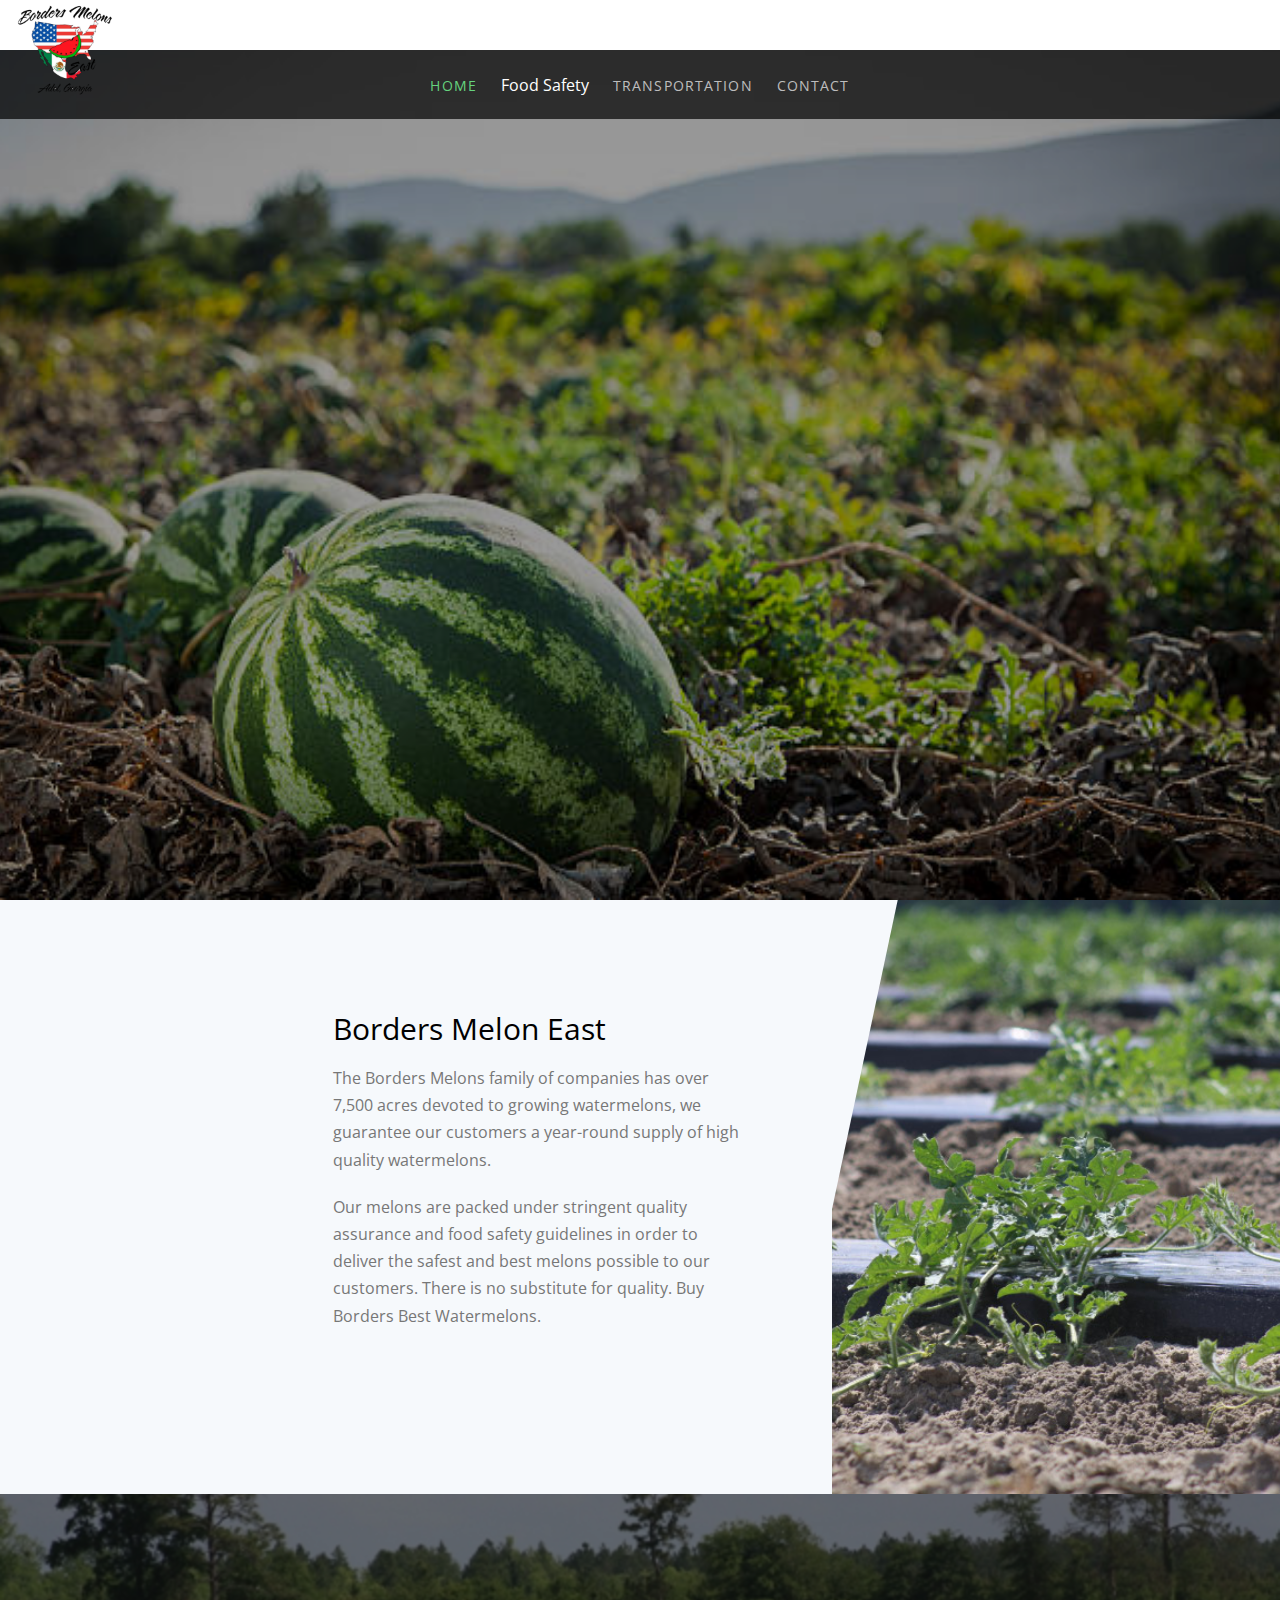
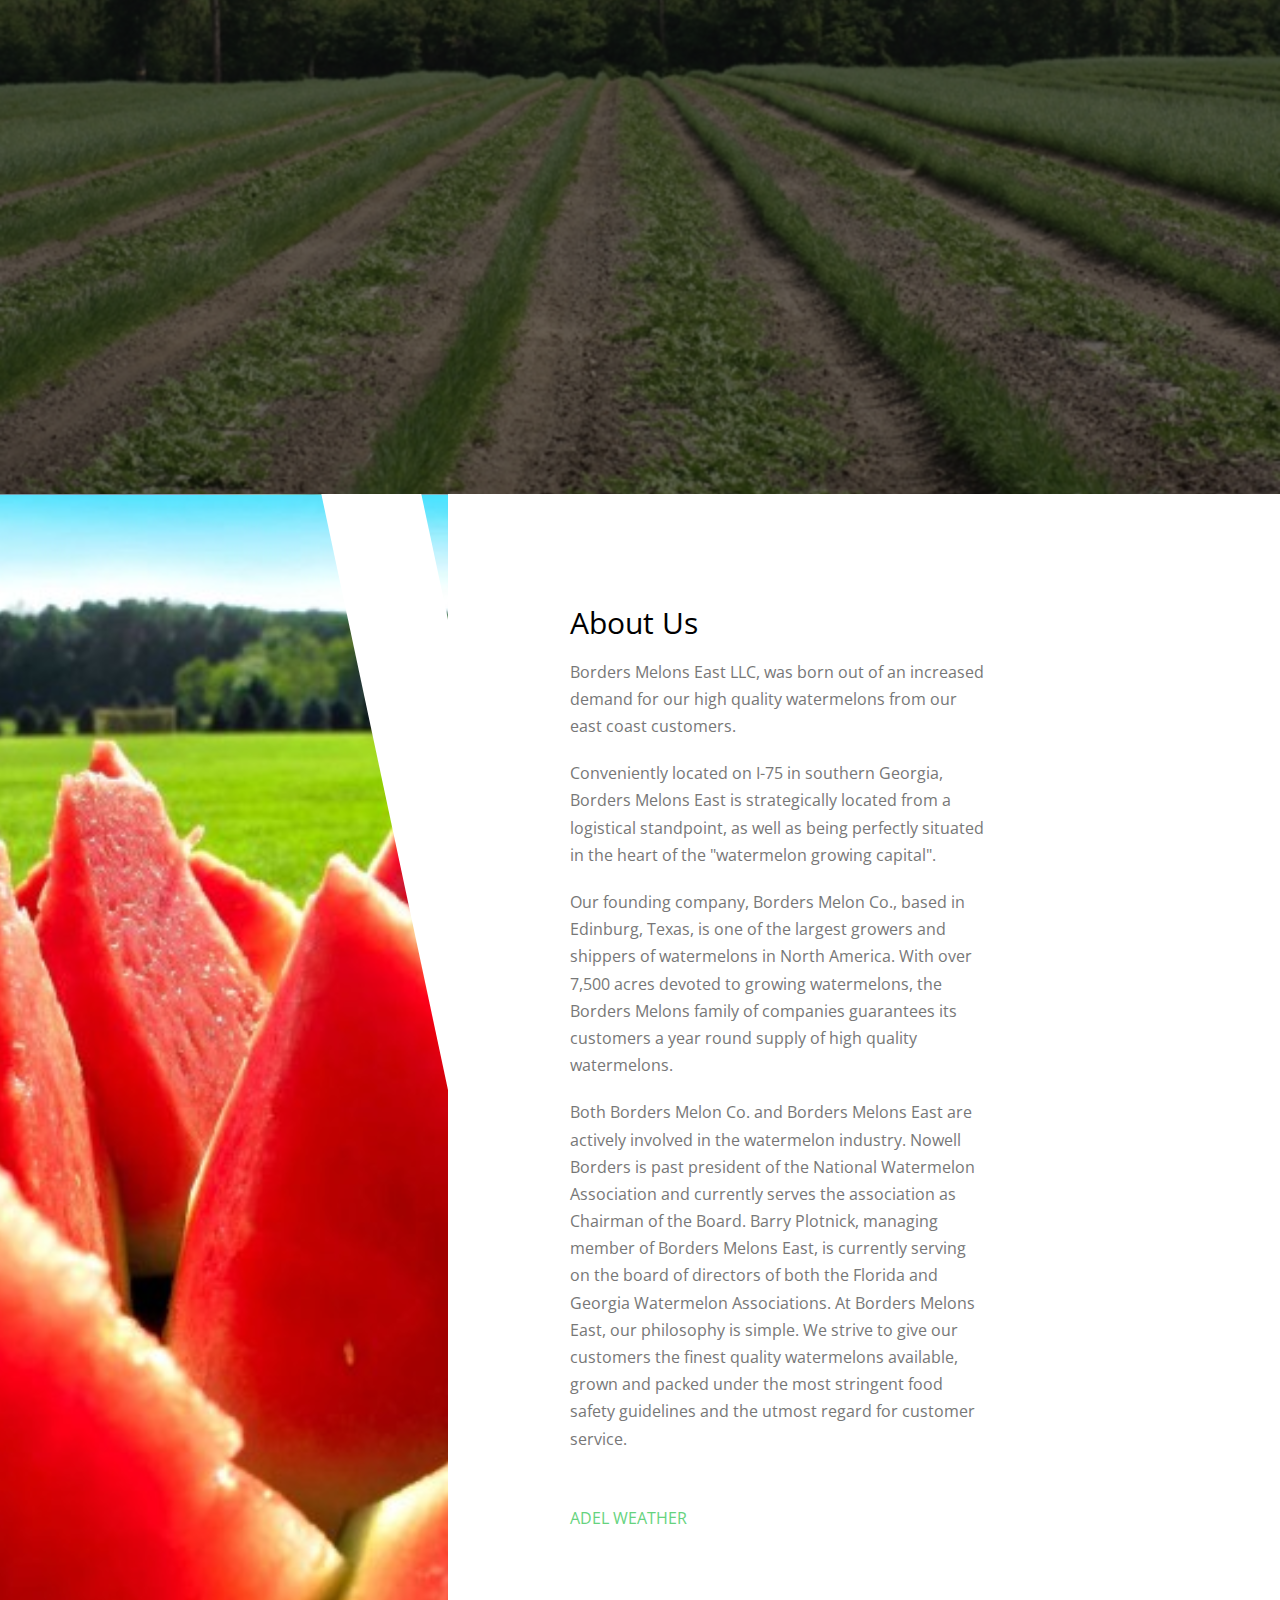
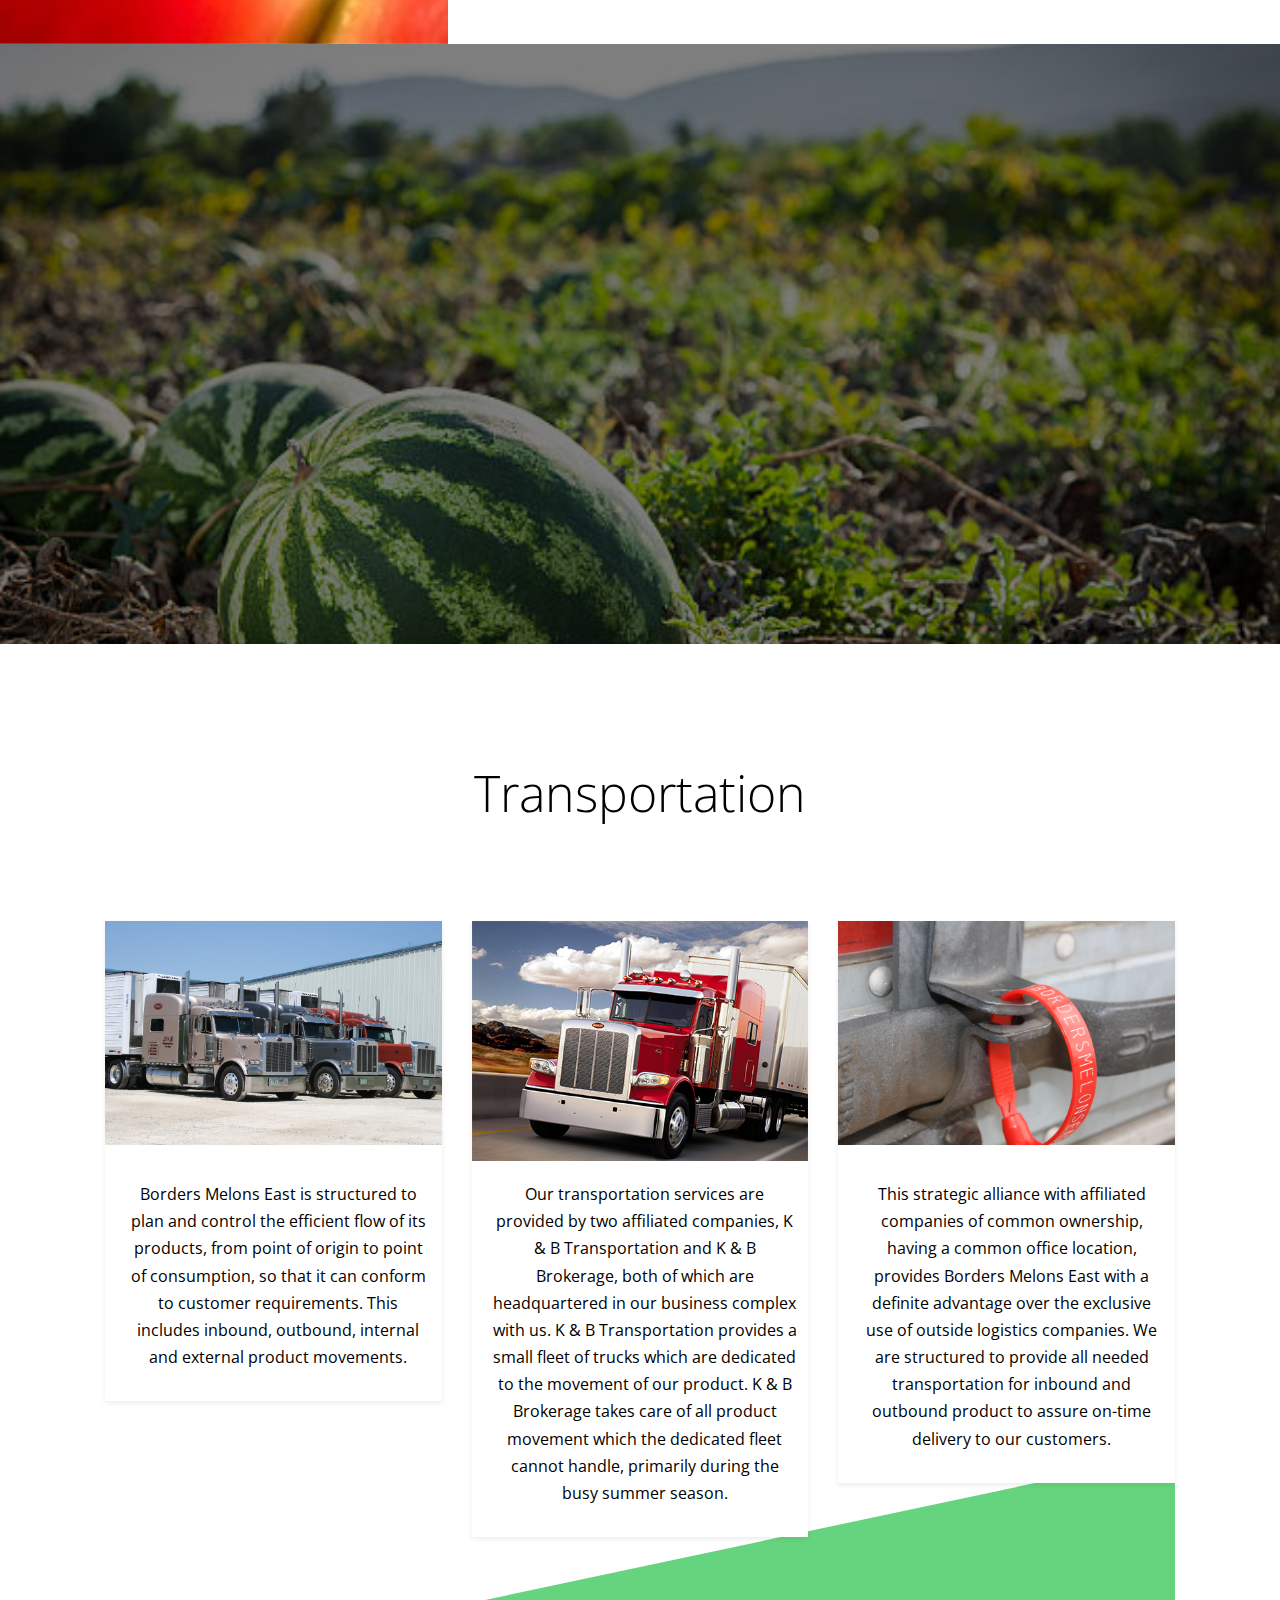
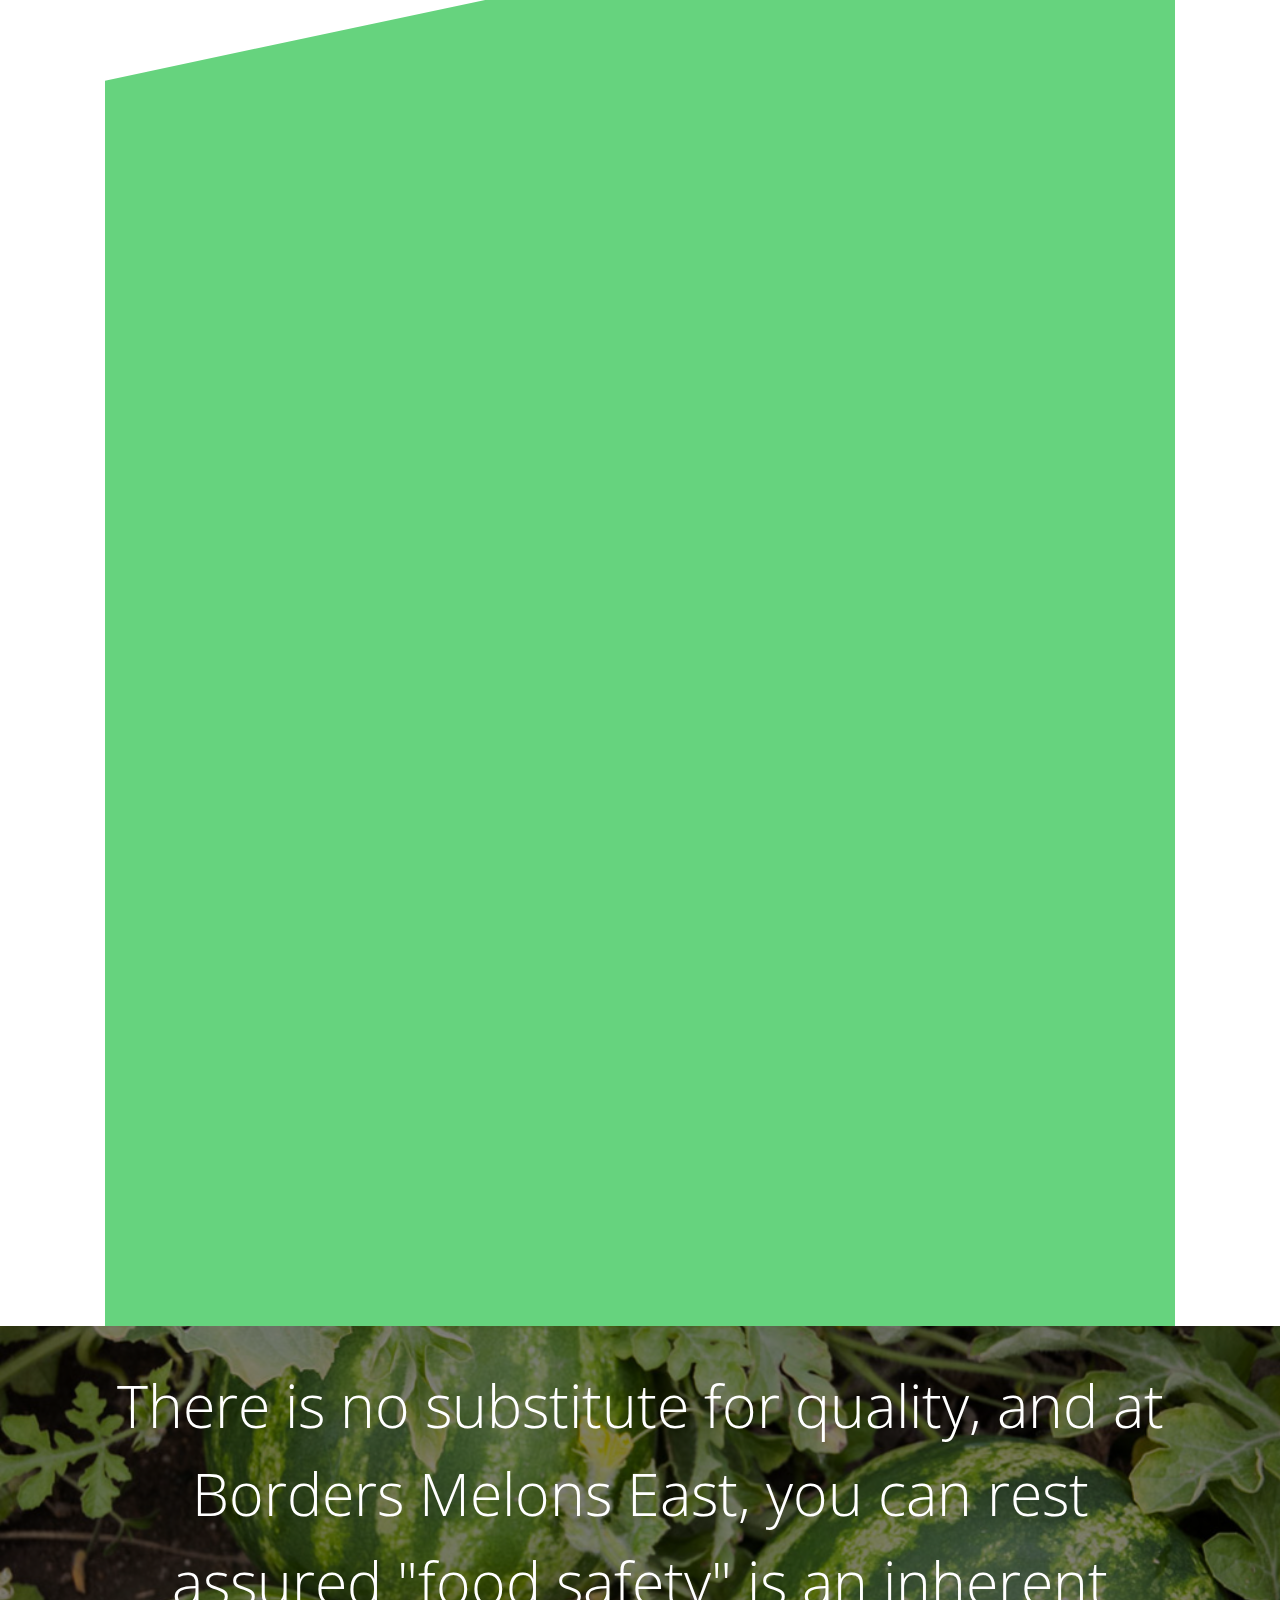
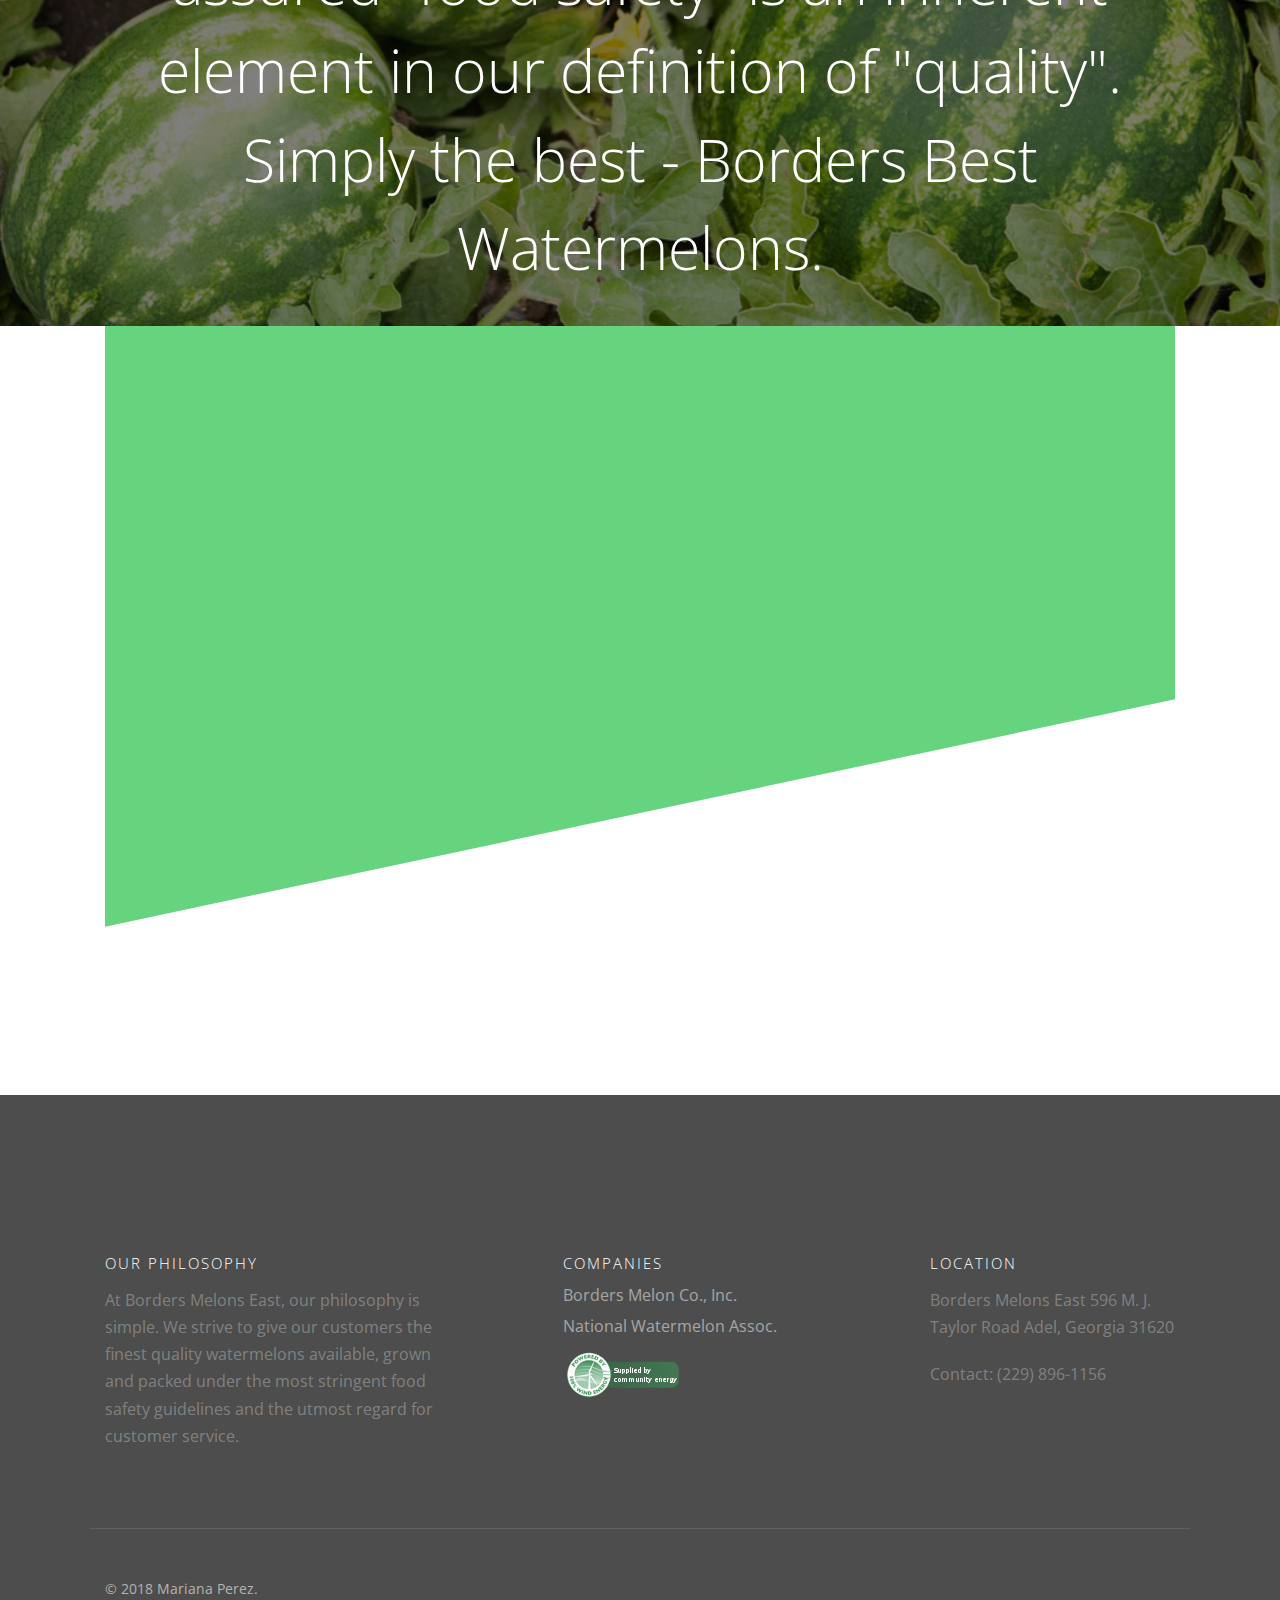
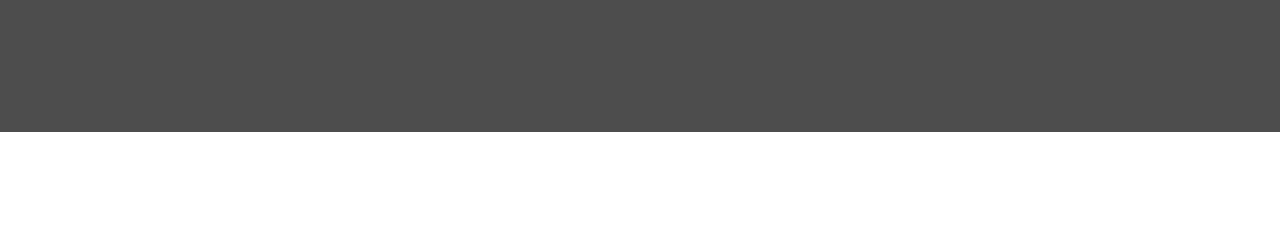
==== commit 122bd85b: "updated info" ====
--- a/index.html
+++ b/index.html
@@ -101,7 +101,7 @@
 					<div class="col-md-12">
 					<h2>Borders Melon East</h2>
 					
-					<p>The Borders Melons family of companies is the largest grower/shipper of watermelons in North America. With over 7,500 acres devoted to growing watermelons, we guarantee our customers a year-round supply of high quality watermelons.</p>
+					<p>The Borders Melons family of companies has over 7,500 acres devoted to growing watermelons, we guarantee our customers a year-round supply of high quality watermelons.</p>
 					<p>Our melons are packed under stringent quality assurance and food safety guidelines in order to deliver the safest and best melons possible to our customers. There is no substitute for quality. Buy Borders Best Watermelons.</p>
 					</div>
 				</div>
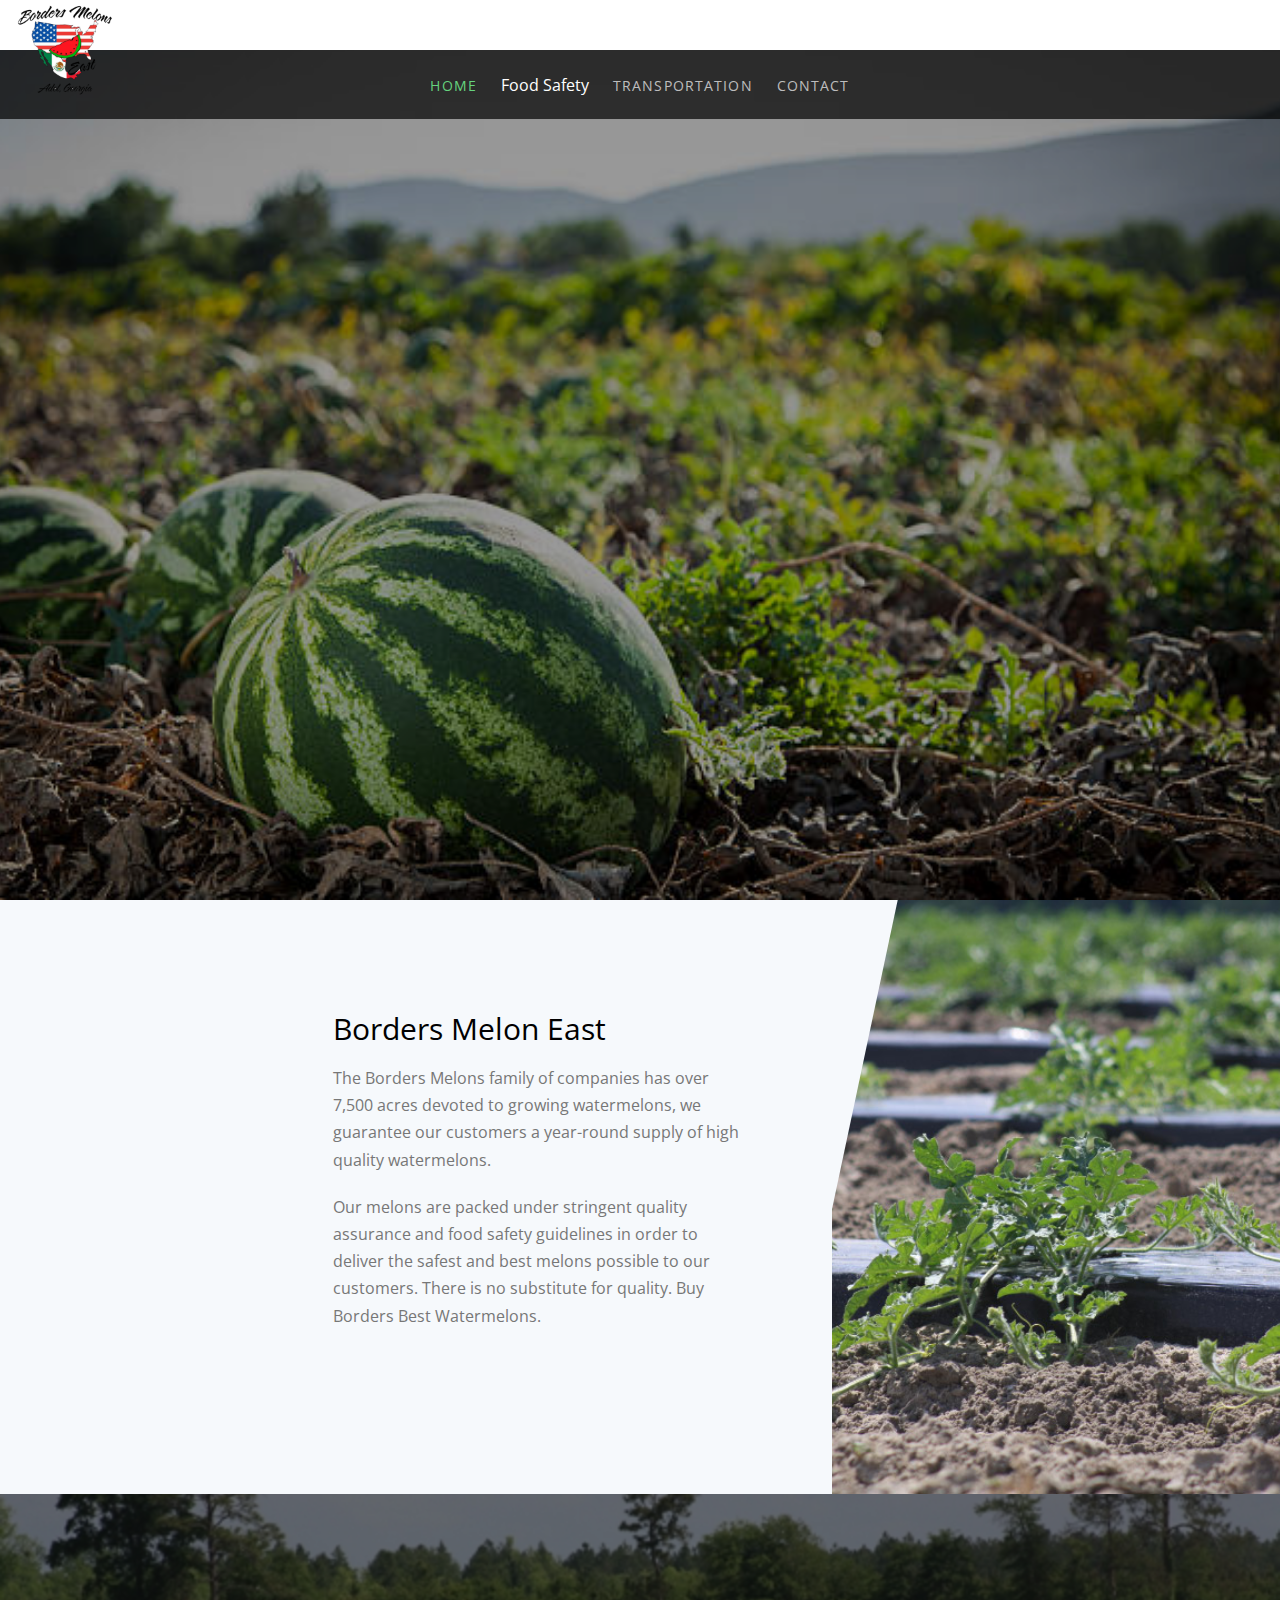
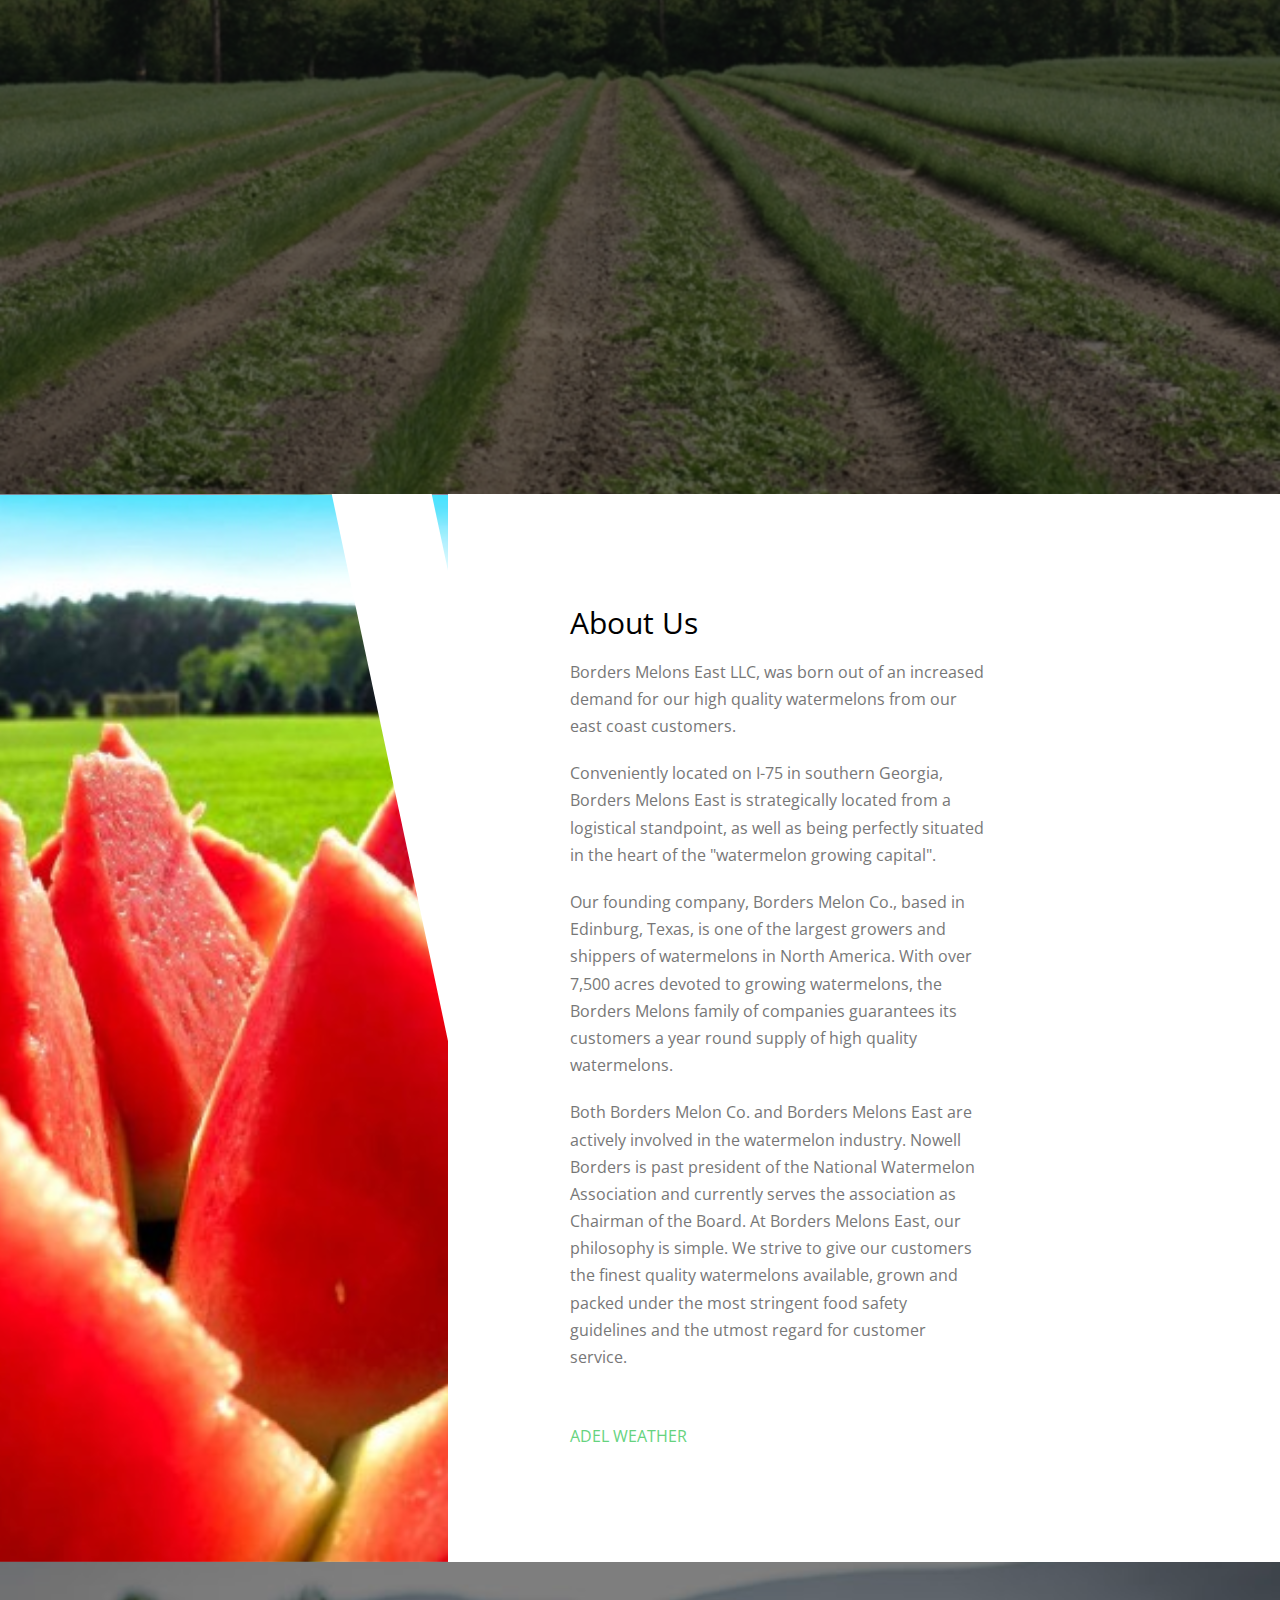
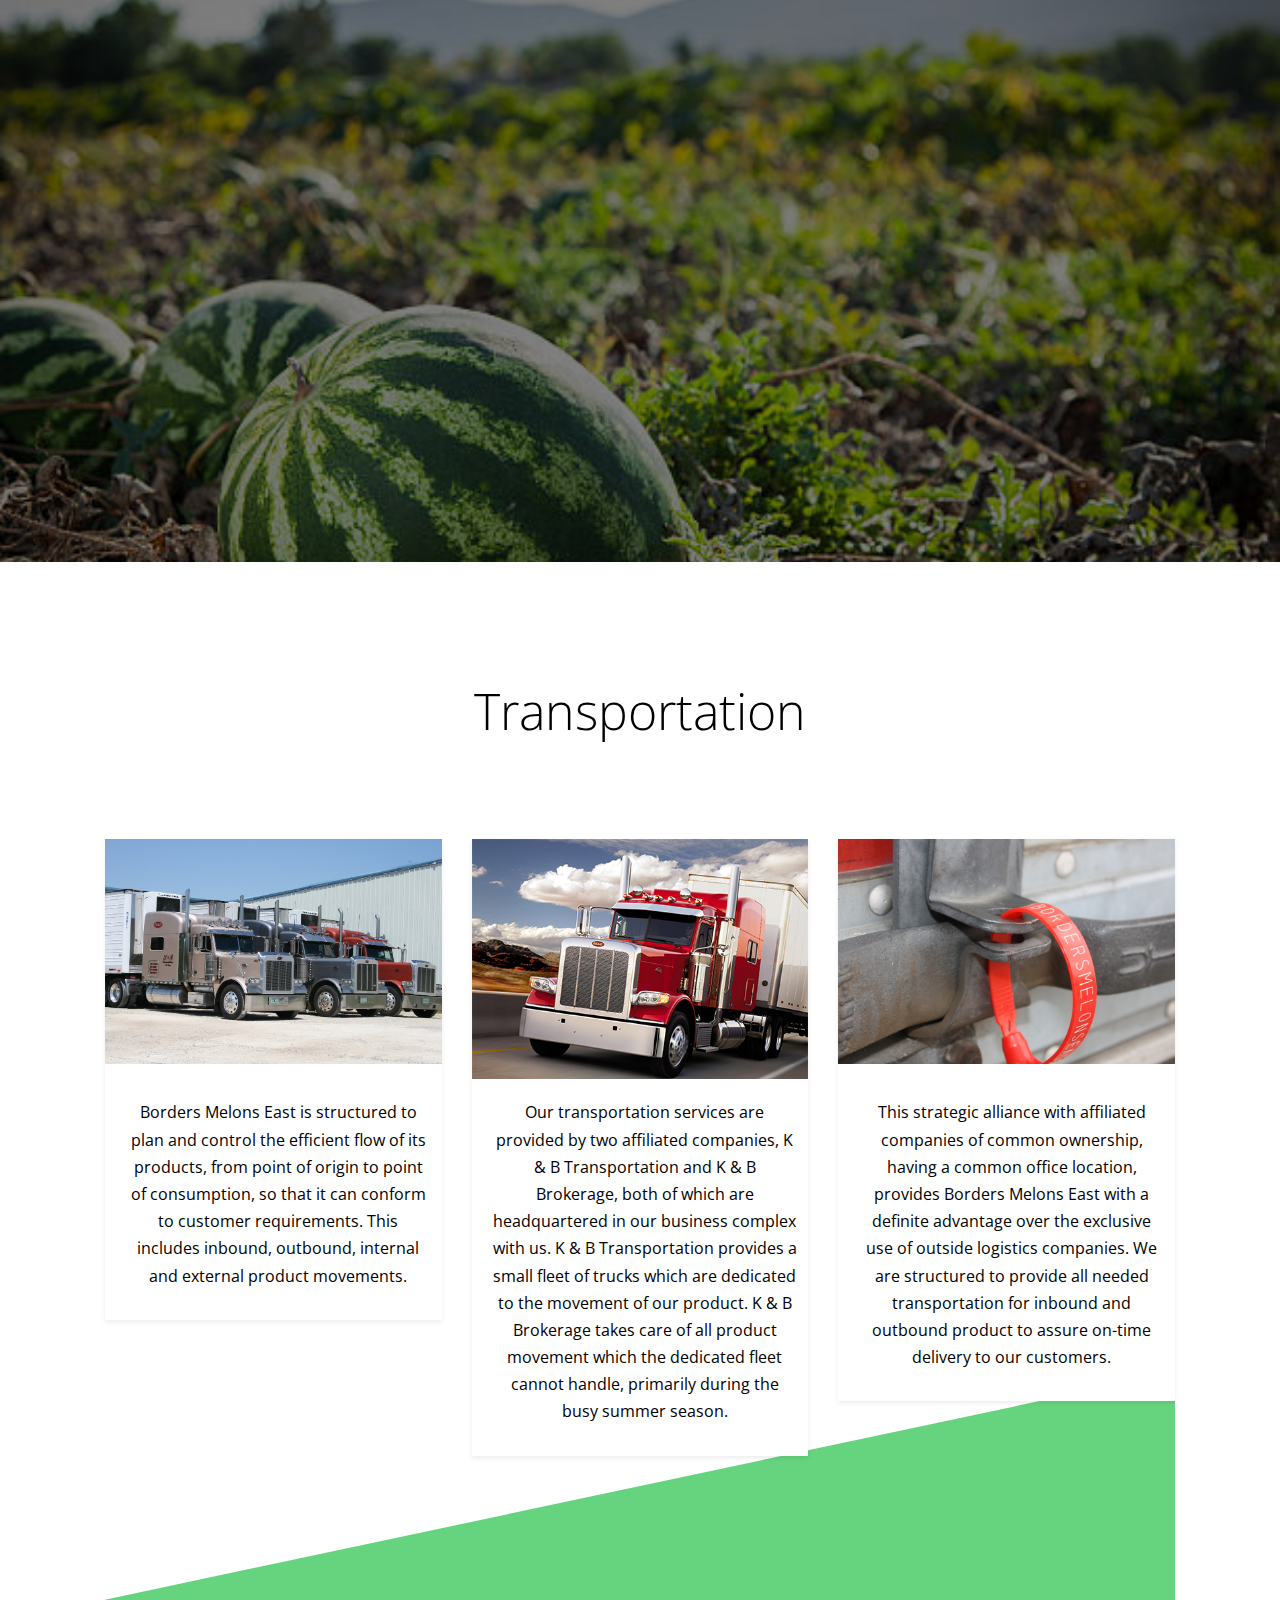
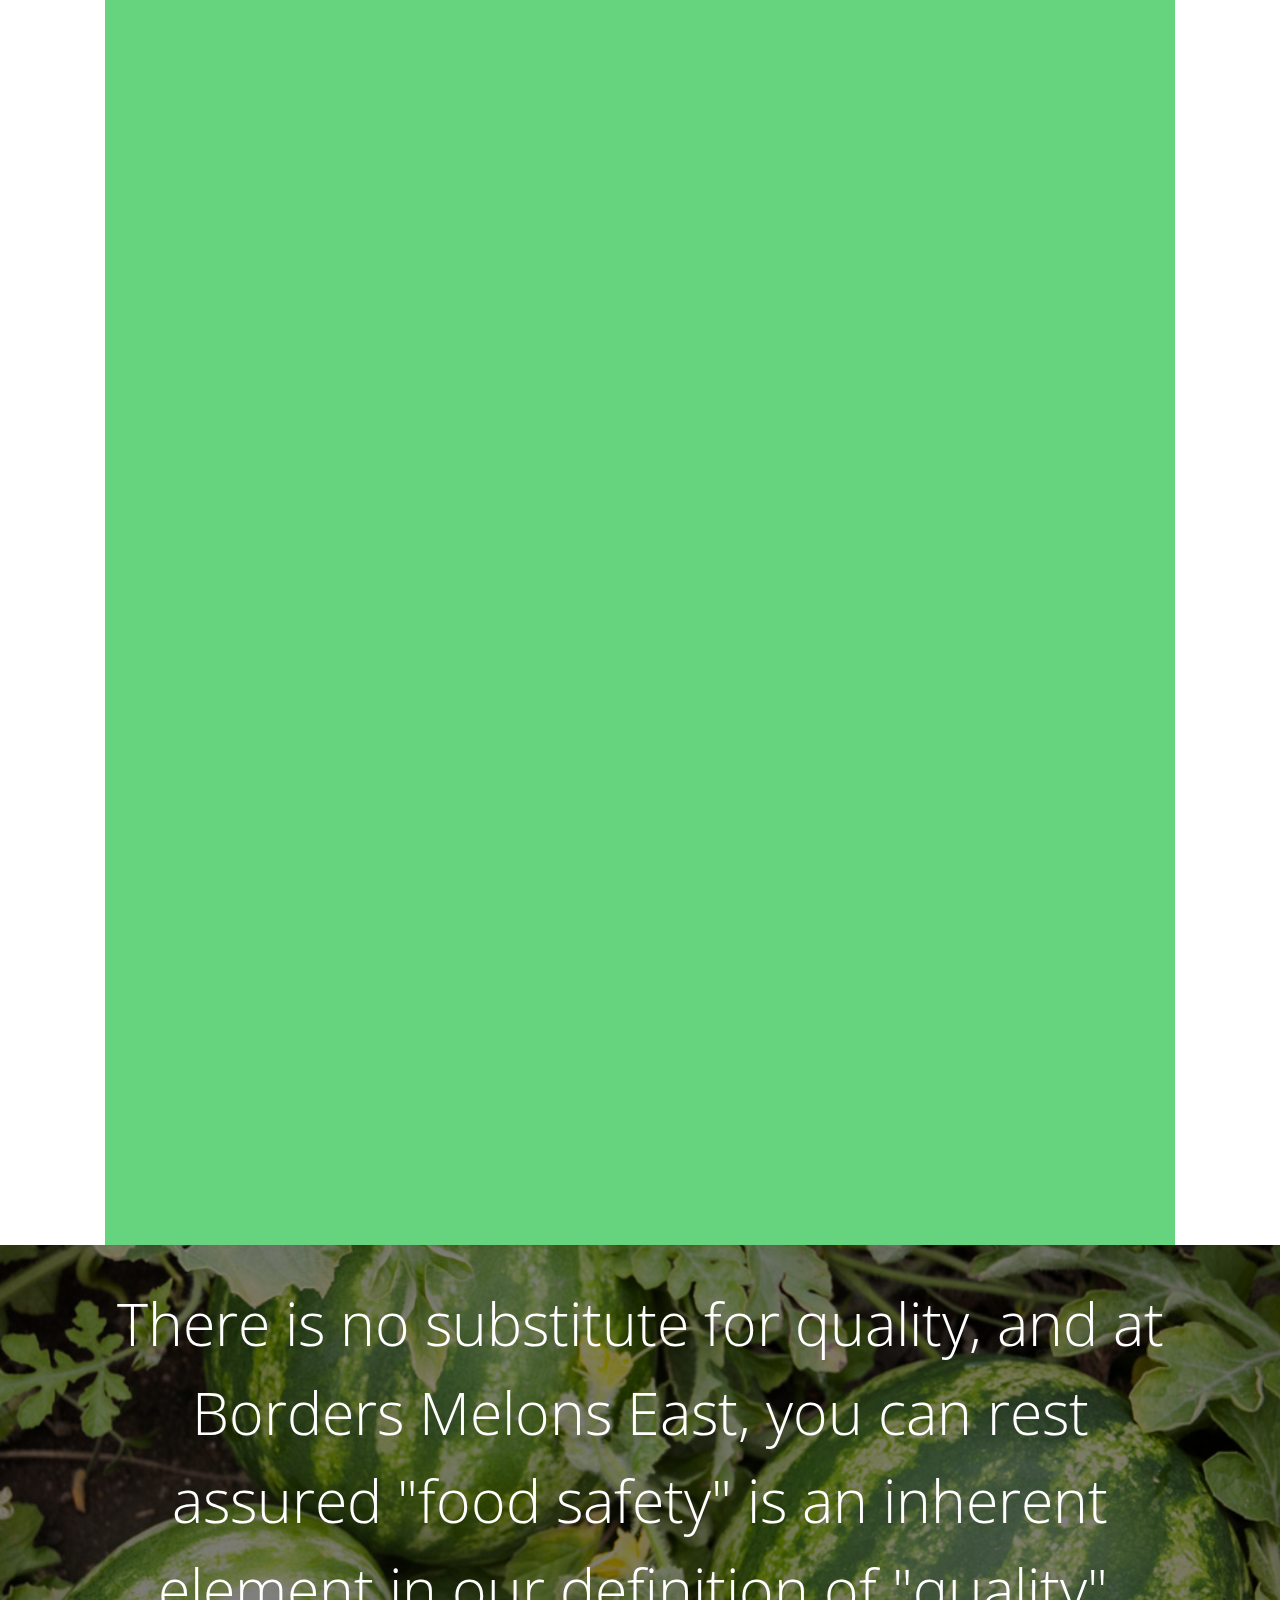
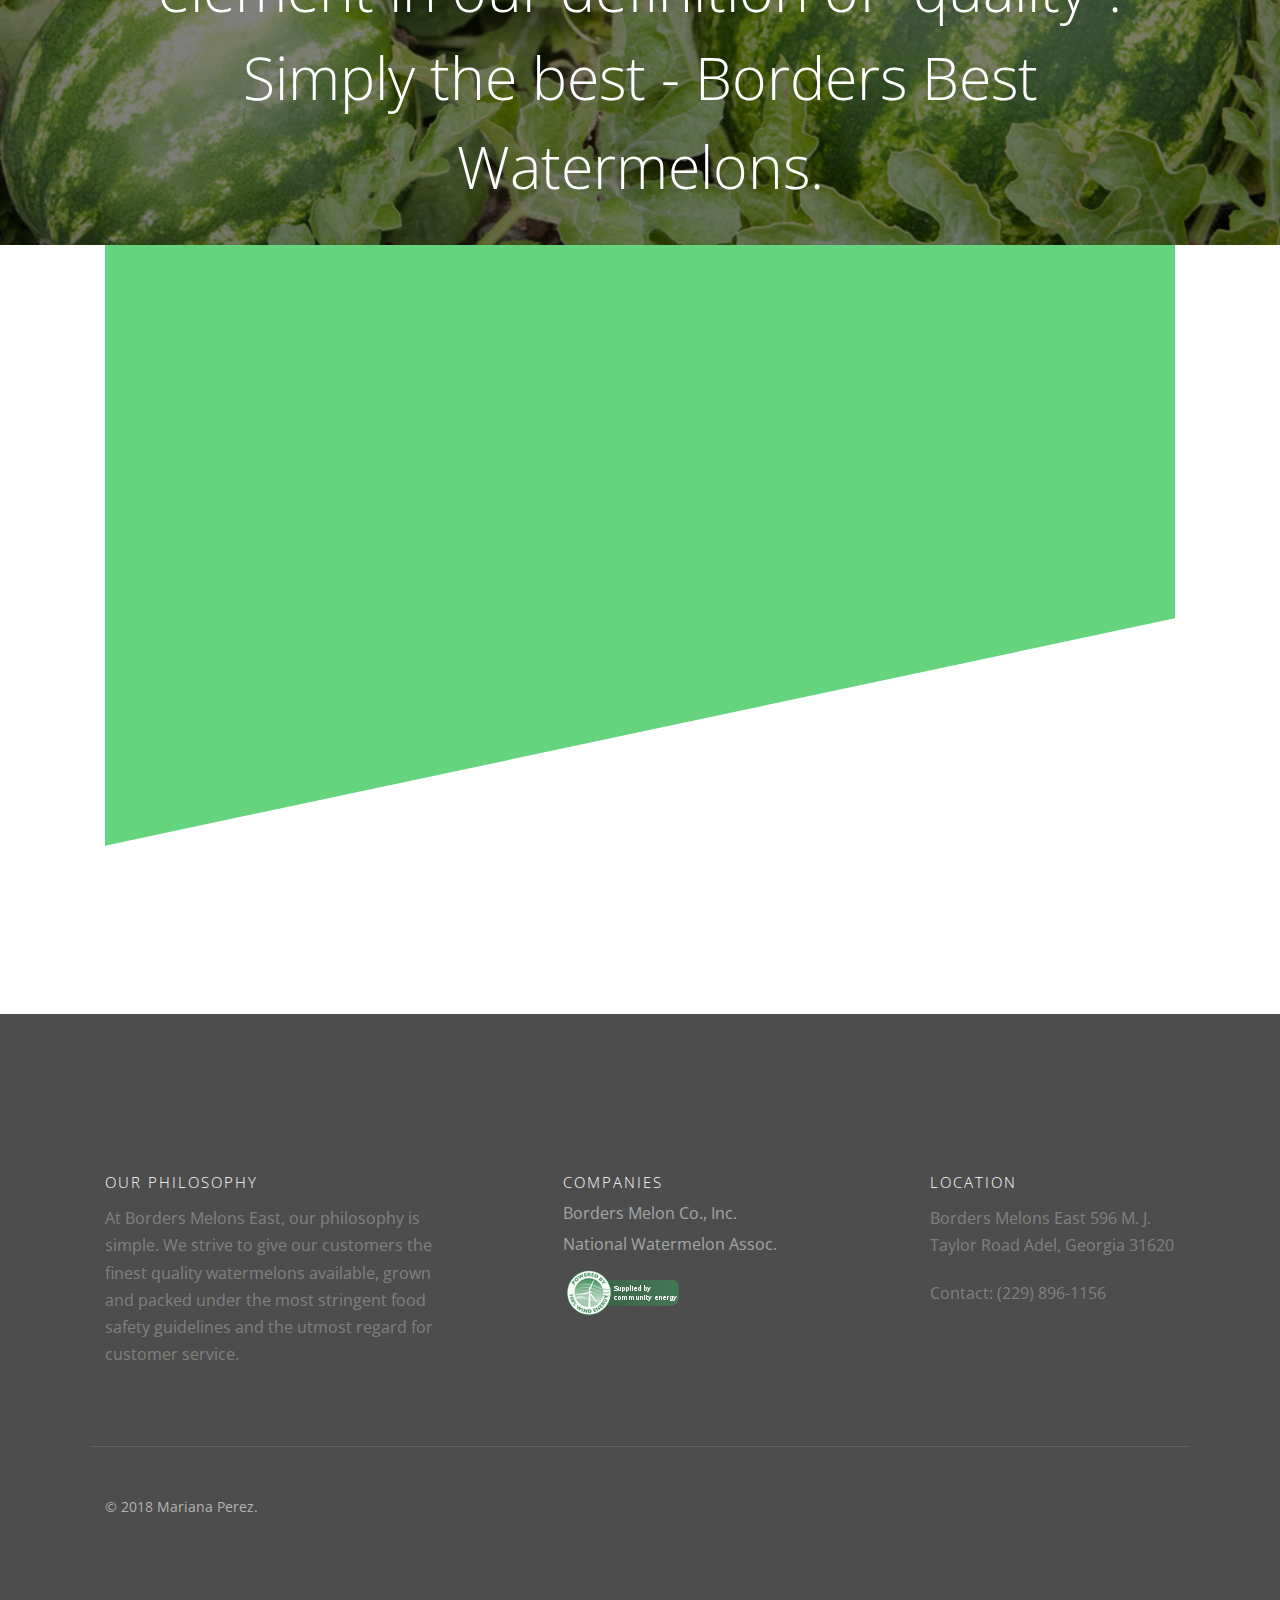
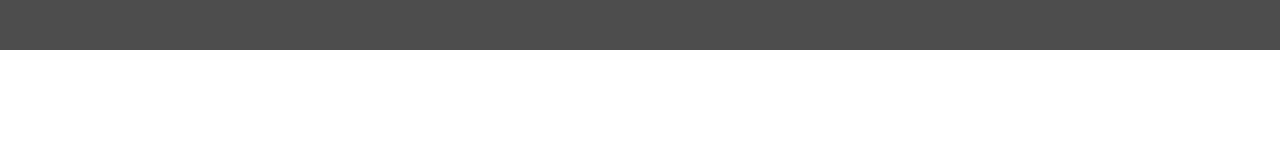
==== commit cb730618: "removed barry" ====
--- a/index.html
+++ b/index.html
@@ -143,7 +143,7 @@
 						<p>Borders Melons East LLC, was born out of an increased demand for our high quality watermelons from our east coast customers. </p>
 						<p>Conveniently located on I-75 in southern Georgia, Borders Melons East is strategically located from a logistical standpoint, as well as being perfectly situated in the heart of the "watermelon growing capital". </p>
                     <p>Our founding company, Borders Melon Co., based in Edinburg, Texas, is one of the largest growers and shippers of watermelons in North America. With over 7,500 acres devoted to growing watermelons, the Borders Melons family of companies guarantees its customers a year round supply of high quality watermelons.</p>
-                    <p>Both Borders Melon Co. and Borders Melons East are actively involved in the watermelon industry. Nowell Borders is past president of the National Watermelon Association and currently serves the association as Chairman of the Board. Barry Plotnick, managing member of Borders Melons East, is currently serving on the board of directors of both the Florida and Georgia Watermelon Associations.
+                    <p>Both Borders Melon Co. and Borders Melons East are actively involved in the watermelon industry. Nowell Borders is past president of the National Watermelon Association and currently serves the association as Chairman of the Board.
 
                         At Borders Melons East, our philosophy is simple. We strive to give our customers the finest quality watermelons available, grown and packed under the most stringent food safety guidelines and the utmost regard for customer service.</p>
                 </div>
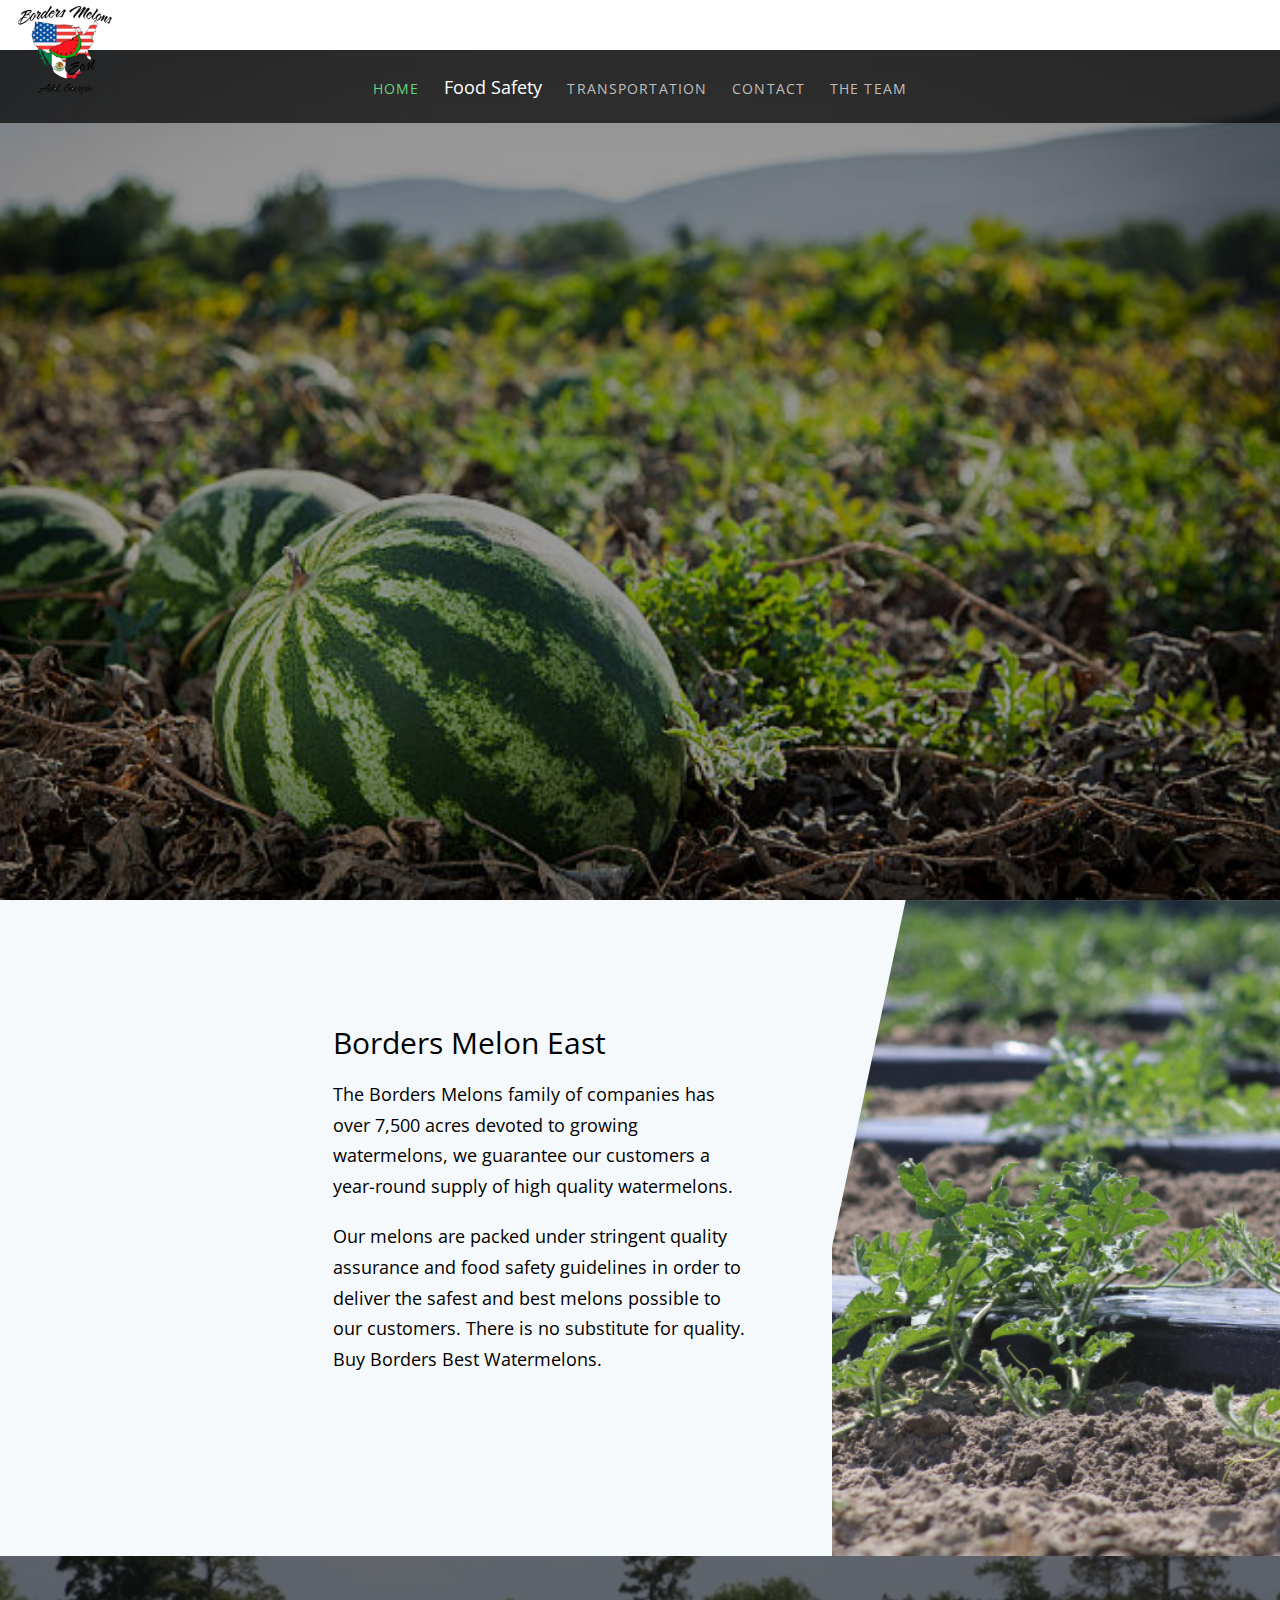
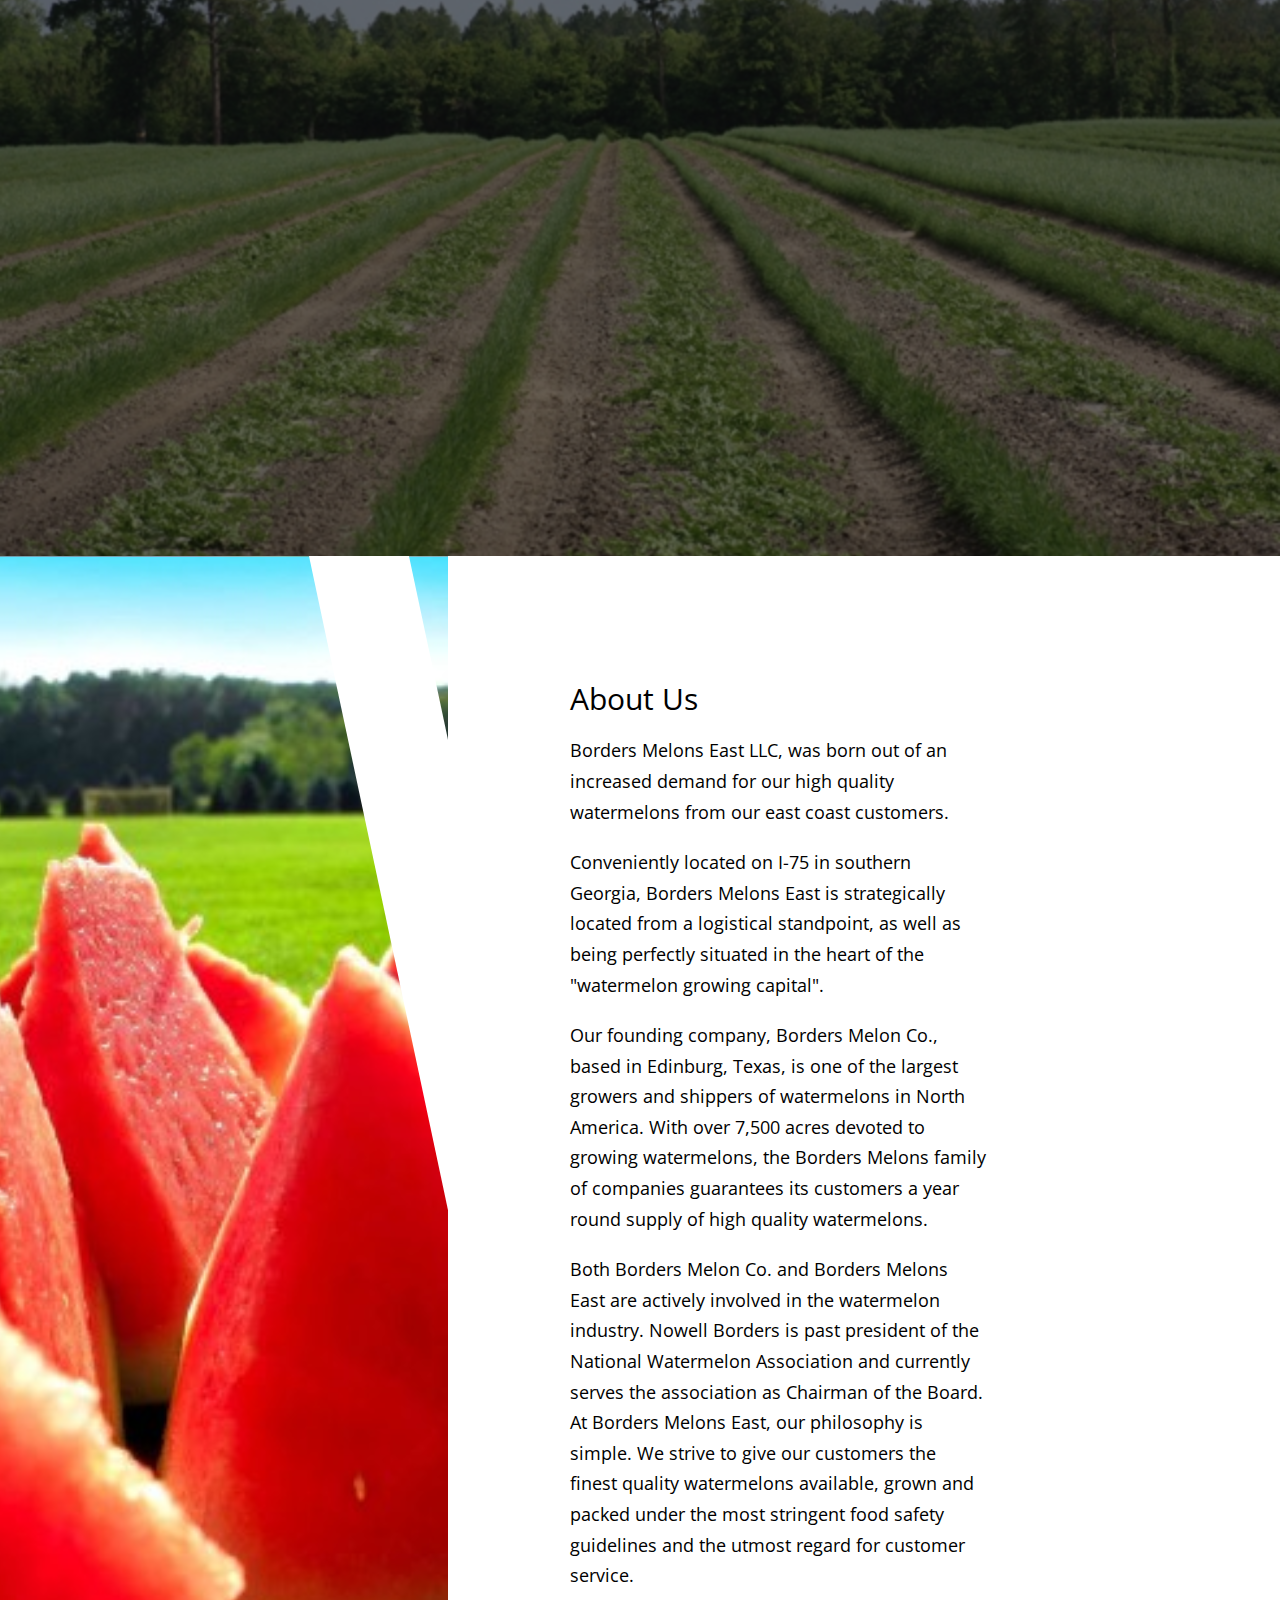
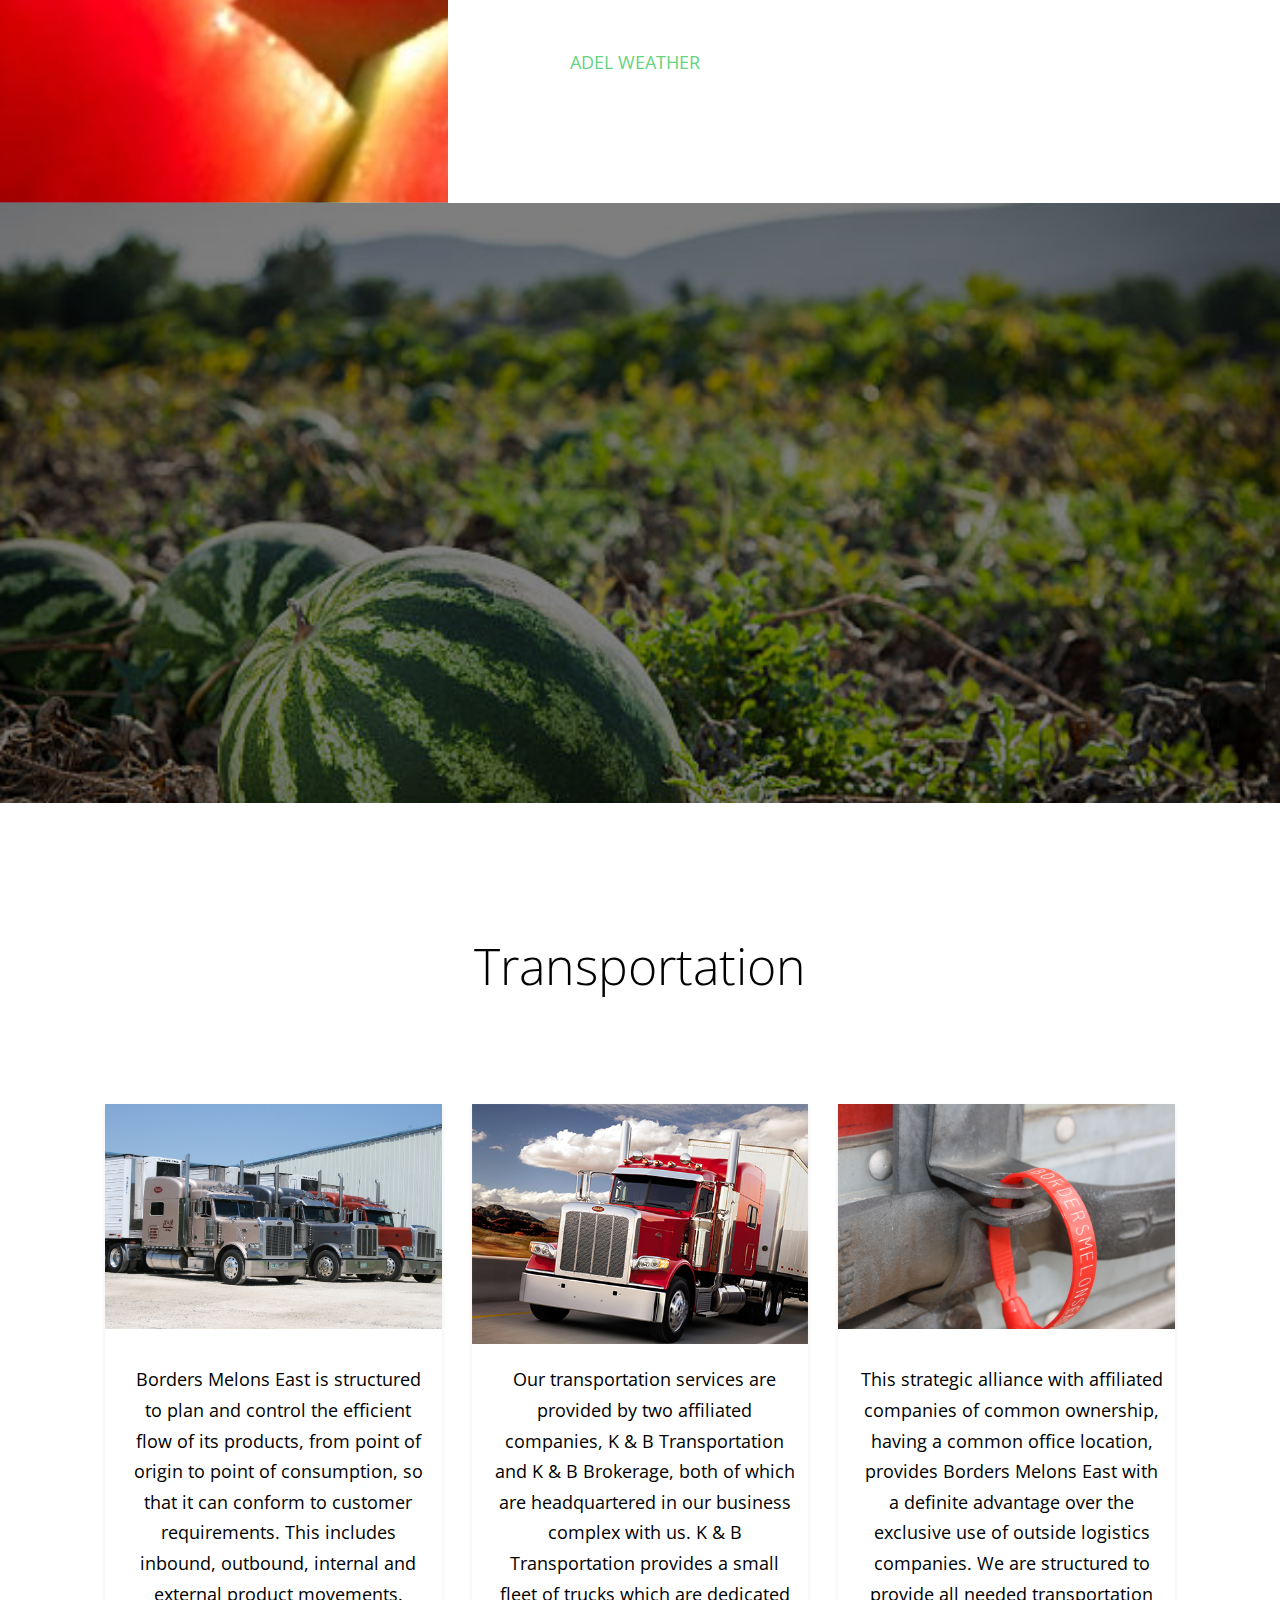
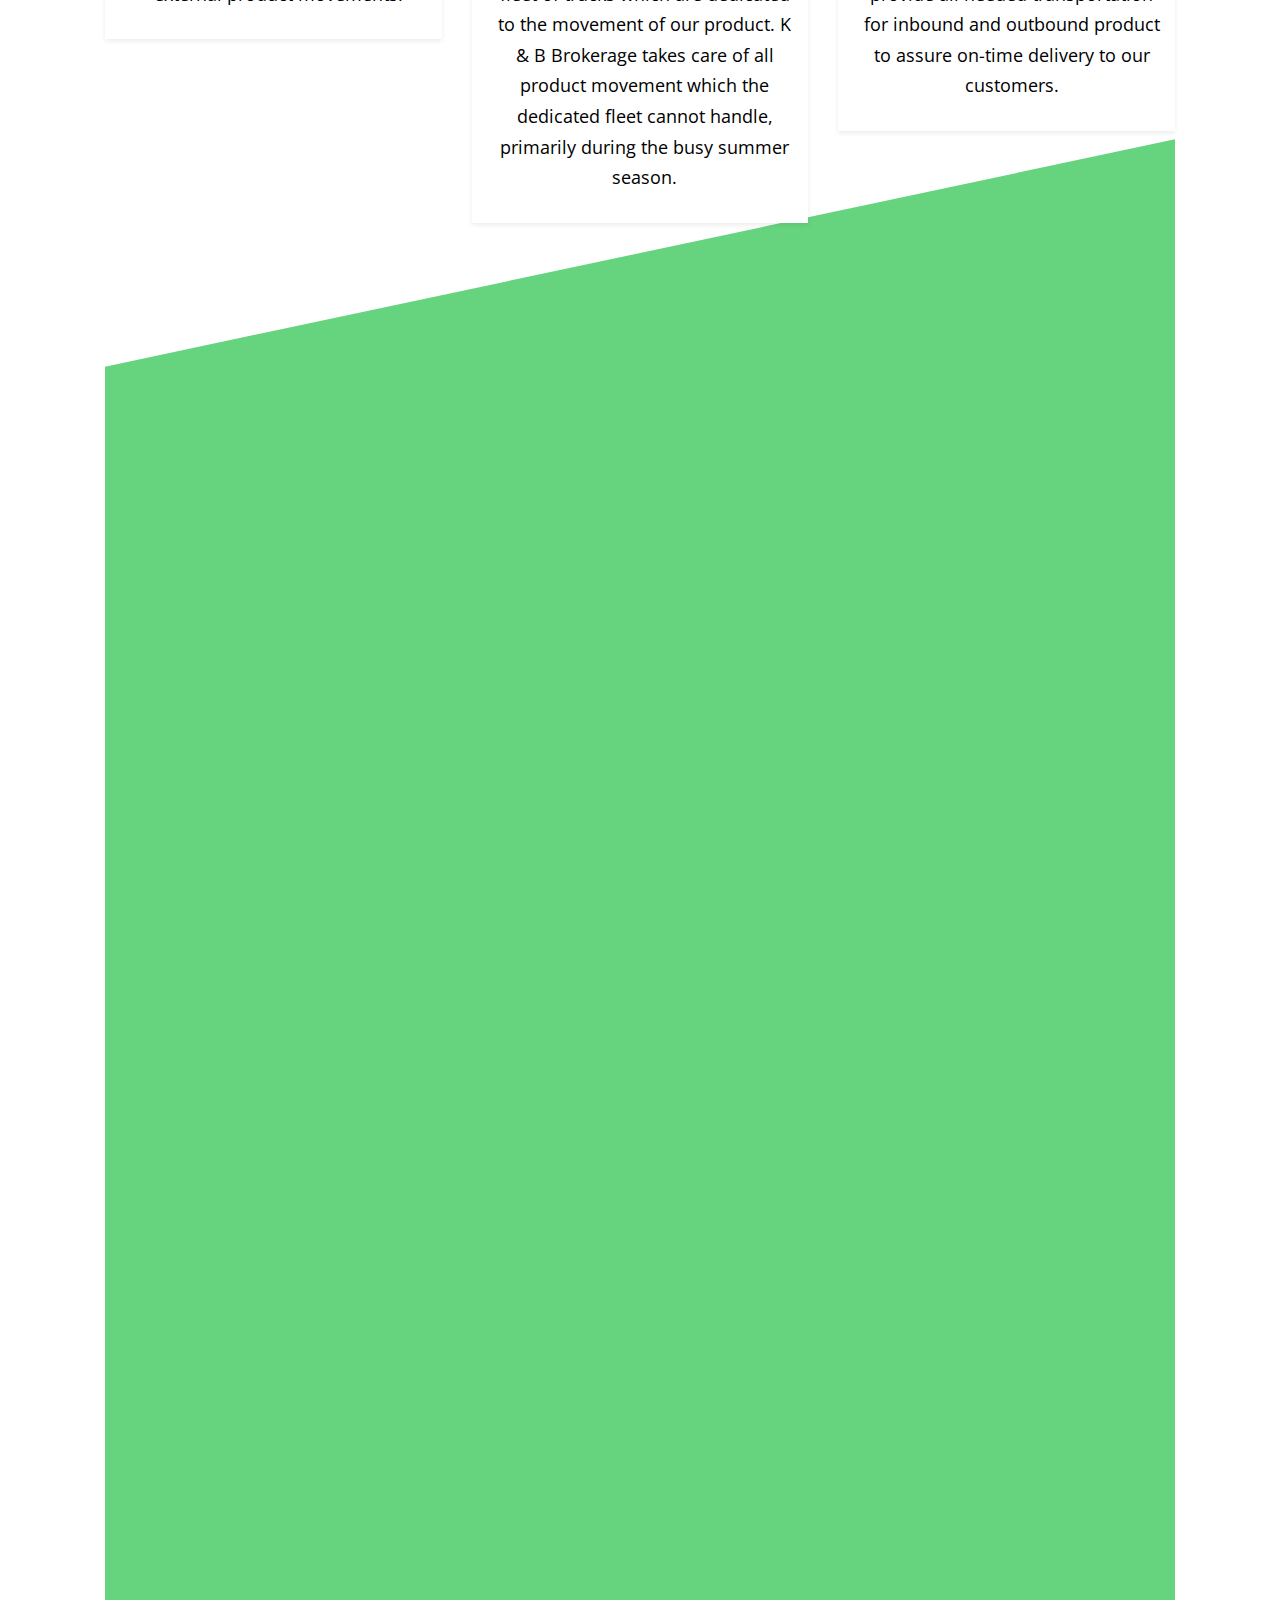
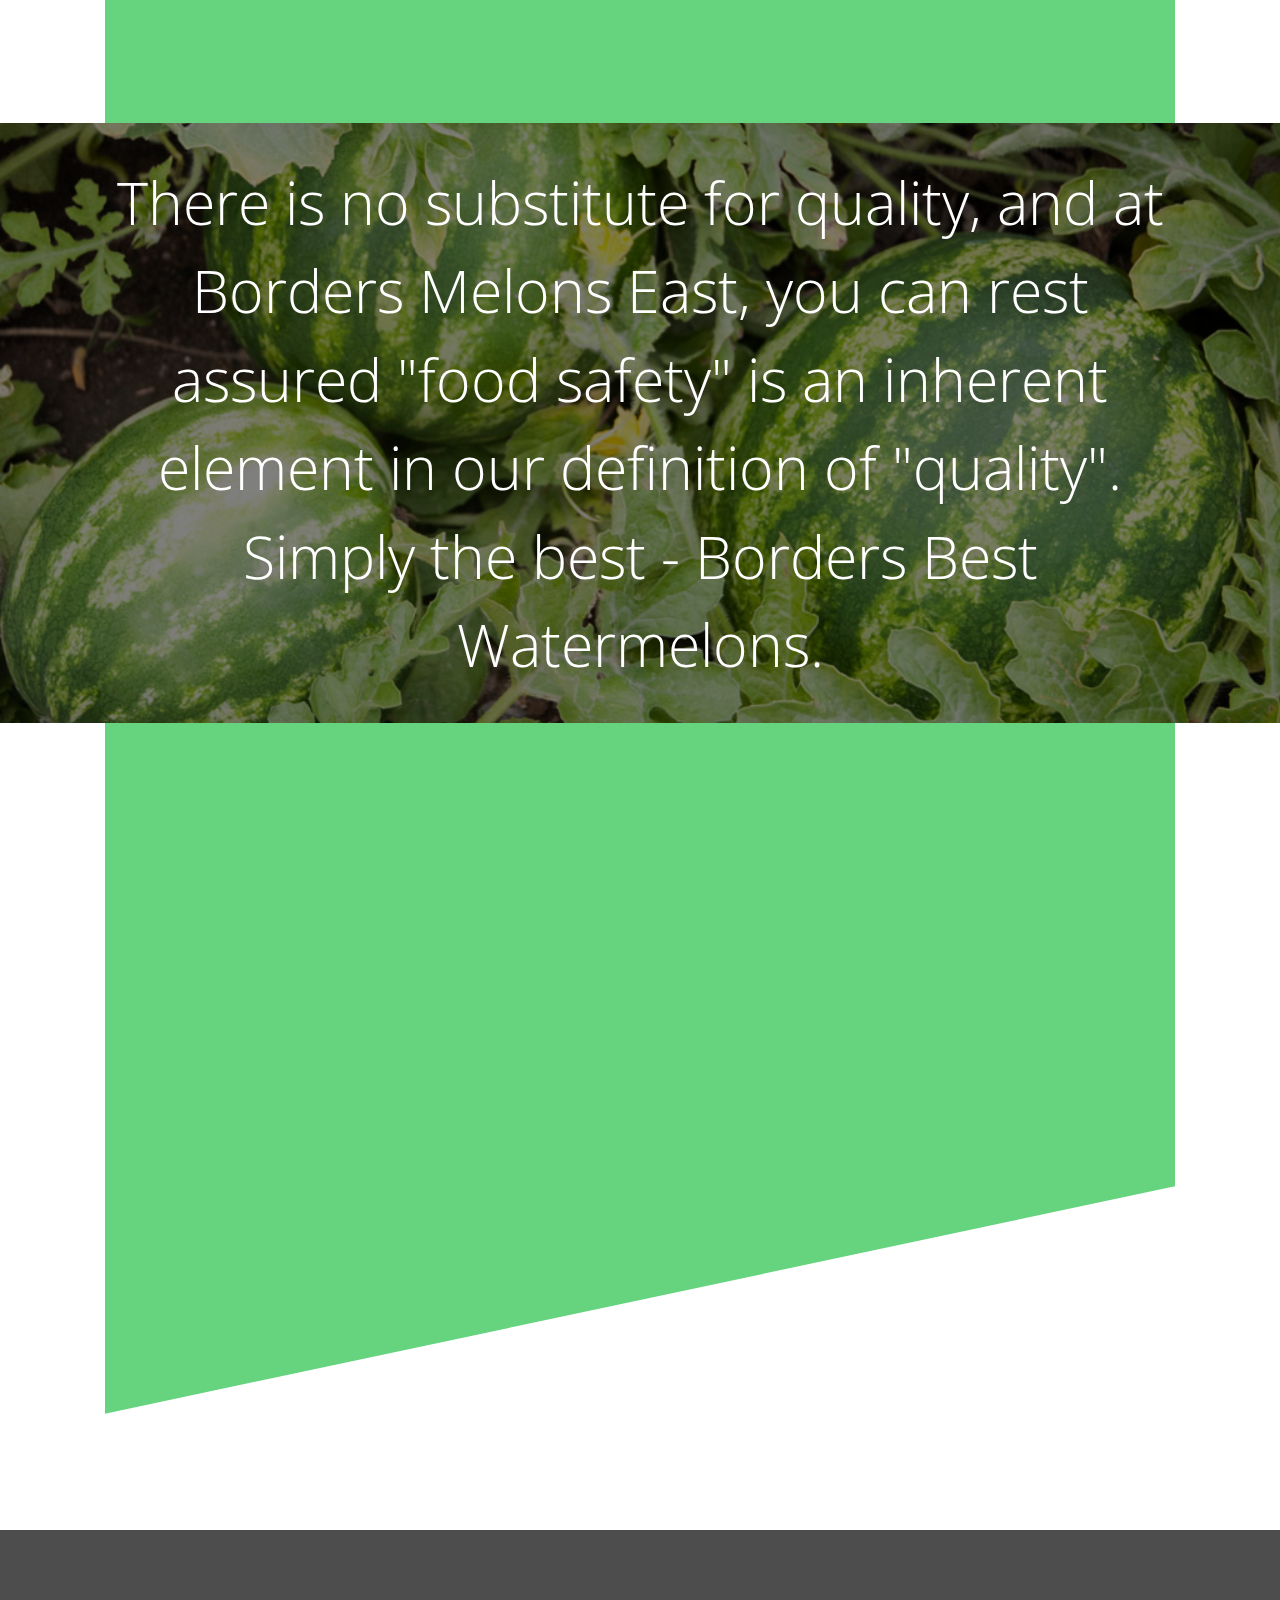
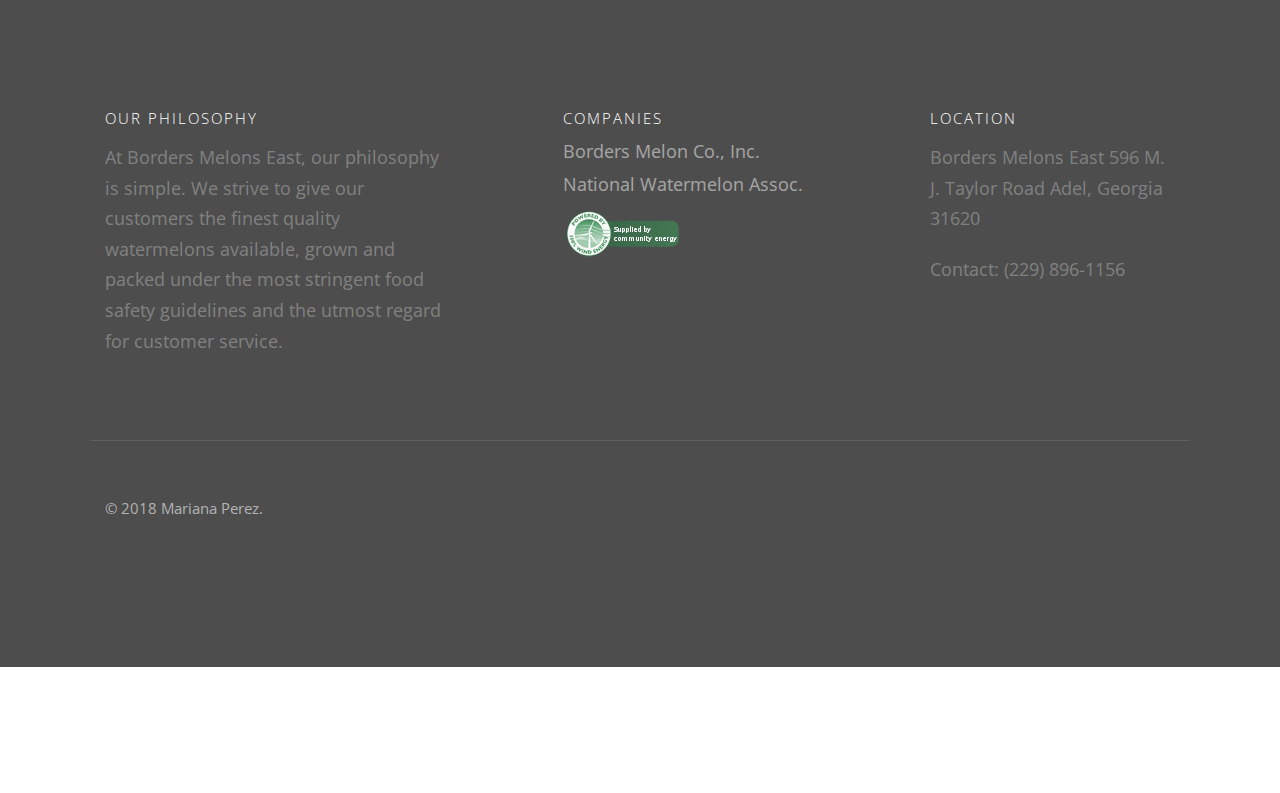
==== commit 2beb2143: "added team.html" ====
--- a/index.html
+++ b/index.html
@@ -71,8 +71,9 @@
 								<a href="#gtco-features">Food Safety</a>
 								
 							</li>
-							<li><a href="#trans">Transportation</a></li>
+							<li><a href="#t">Transportation</a></li>
 							<li><a href="#gtco-footer">Contact</a></li>
+							<li><a href="team.html">The Team</a></li>
 						</ul>
 					</div>
 				</div>
@@ -188,7 +189,7 @@
 	</div>
 	
 	<div class="overflow-hid"> 
-		<div id="trans"class="gtco-section">
+		<div id="t" class="gtco-section">
 			<div class="gtco-container">
 				<div class="row">
 					<div class="col-md-8 col-md-offset-2 text-center gtco-heading">
@@ -198,7 +199,7 @@
 				<div class="row">
 
 					<div class="col-lg-4 col-md-4 col-sm-6">
-						<a href="#" class="gtco-card-item">
+						<a href="" class="gtco-card-item">
 							<figure>
 								<div class="overlay"><i class="ti-plus"></i></div>
 								<img src="images/trucks.jpg" alt="Image" class="img-responsive">
--- a/css/style.css
+++ b/css/style.css
@@ -13,9 +13,9 @@
 body {
   font-family: "Open Sans", Arial, sans-serif;
   font-weight: 400;
-  font-size: 16px;
+  font-size: 18px;
   line-height: 1.7;
-  color: #777;
+  color: black;
   background: #fff;
 }
 
@@ -384,66 +384,7 @@
   position: relative;
 }
 
-.gtco-video {
-  height: 450px;
-  overflow: hidden;
-  margin-bottom: 30px;
-  -webkit-border-radius: 7px;
-  -moz-border-radius: 7px;
-  -ms-border-radius: 7px;
-  border-radius: 7px;
-}
-.gtco-video.gtco-video-sm {
-  height: 250px;
-}
-.gtco-video a {
-  z-index: 1001;
-  position: absolute;
-  top: 50%;
-  left: 50%;
-  margin-top: -45px;
-  margin-left: -45px;
-  width: 90px;
-  height: 90px;
-  display: table;
-  text-align: center;
-  background: #fff;
-  -webkit-box-shadow: 0px 14px 30px -15px rgba(0, 0, 0, 0.75);
-  -moz-box-shadow: 0px 14px 30px -15px rgba(0, 0, 0, 0.75);
-  box-shadow: 0px 14px 30px -15px rgba(0, 0, 0, 0.75);
-  -webkit-border-radius: 50%;
-  -moz-border-radius: 50%;
-  -ms-border-radius: 50%;
-  border-radius: 50%;
-}
-.gtco-video a i {
-  text-align: center;
-  display: table-cell;
-  vertical-align: middle;
-  font-size: 40px;
-}
-.gtco-video .overlay {
-  position: absolute;
-  top: 0;
-  left: 0;
-  right: 0;
-  bottom: 0;
-  background: rgba(0, 0, 0, 0.5);
-  -webkit-transition: 0.5s;
-  -o-transition: 0.5s;
-  transition: 0.5s;
-}
-.gtco-video:hover .overlay {
-  background: rgba(0, 0, 0, 0.7);
-}
-.gtco-video:hover a {
-  position: relative;
-  -webkit-transform: scale(1.2);
-  -moz-transform: scale(1.2);
-  -ms-transform: scale(1.2);
-  -o-transform: scale(1.2);
-  transform: scale(1.2);
-}
+
 
 .gtco-cover {
   height: 900px;
@@ -564,33 +505,8 @@
   margin-bottom: 30px;
   font-weight: normal;
   display: block;
-}
-
-.gtco-social-icons {
-  margin: 0;
-  padding: 0;
-}
-.gtco-social-icons li {
-  margin: 0;
-  padding: 0;
-  list-style: none;
-  display: -moz-inline-stack;
-  display: inline-block;
-  zoom: 1;
-  *display: inline;
-}
-.gtco-social-icons li a {
-  display: -moz-inline-stack;
-  display: inline-block;
-  zoom: 1;
-  *display: inline;
-  color: #66D37E;
-  padding-left: 10px;
-  padding-right: 10px;
-}
-.gtco-social-icons li a i {
-  font-size: 20px;
-}
+} 
+
 
 .gtco-contact-info {
   margin-bottom: 30px;
@@ -1470,143 +1386,6 @@
   transition: 0.5s;
   padding: 8px 30px;
 }
-.btn.btn-md {
-  padding: 8px 20px !important;
-}
-.btn.btn-lg {
-  padding: 18px 36px !important;
-}
-.btn:hover, .btn:active, .btn:focus {
-  box-shadow: none !important;
-  outline: none !important;
-}
-
-.btn-primary {
-  background: #66D37E;
-  color: #fff;
-  border: 2px solid #66D37E !important;
-}
-.btn-primary:hover, .btn-primary:focus, .btn-primary:active {
-  background: #7ad98f !important;
-  border-color: #7ad98f !important;
-}
-.btn-primary.btn-outline {
-  background: transparent;
-  color: #66D37E;
-  border: 2px solid #66D37E;
-}
-.btn-primary.btn-outline:hover, .btn-primary.btn-outline:focus, .btn-primary.btn-outline:active {
-  background: #66D37E;
-  color: #fff;
-}
-
-.btn-success {
-  background: #5cb85c;
-  color: #fff;
-  border: 2px solid #5cb85c;
-}
-.btn-success:hover, .btn-success:focus, .btn-success:active {
-  background: #4cae4c !important;
-  border-color: #4cae4c !important;
-}
-.btn-success.btn-outline {
-  background: transparent;
-  color: #5cb85c;
-  border: 2px solid #5cb85c;
-}
-.btn-success.btn-outline:hover, .btn-success.btn-outline:focus, .btn-success.btn-outline:active {
-  background: #5cb85c;
-  color: #fff;
-}
-
-.btn-info {
-  background: #5bc0de;
-  color: #fff;
-  border: 2px solid #5bc0de;
-}
-.btn-info:hover, .btn-info:focus, .btn-info:active {
-  background: #46b8da !important;
-  border-color: #46b8da !important;
-}
-.btn-info.btn-outline {
-  background: transparent;
-  color: #5bc0de;
-  border: 2px solid #5bc0de;
-}
-.btn-info.btn-outline:hover, .btn-info.btn-outline:focus, .btn-info.btn-outline:active {
-  background: #5bc0de;
-  color: #fff;
-}
-
-.btn-warning {
-  background: #f0ad4e;
-  color: #fff;
-  border: 2px solid #f0ad4e;
-}
-.btn-warning:hover, .btn-warning:focus, .btn-warning:active {
-  background: #eea236 !important;
-  border-color: #eea236 !important;
-}
-.btn-warning.btn-outline {
-  background: transparent;
-  color: #f0ad4e;
-  border: 2px solid #f0ad4e;
-}
-.btn-warning.btn-outline:hover, .btn-warning.btn-outline:focus, .btn-warning.btn-outline:active {
-  background: #f0ad4e;
-  color: #fff;
-}
-
-.btn-danger {
-  background: #d9534f;
-  color: #fff;
-  border: 2px solid #d9534f;
-}
-.btn-danger:hover, .btn-danger:focus, .btn-danger:active {
-  background: #d43f3a !important;
-  border-color: #d43f3a !important;
-}
-.btn-danger.btn-outline {
-  background: transparent;
-  color: #d9534f;
-  border: 2px solid #d9534f;
-}
-.btn-danger.btn-outline:hover, .btn-danger.btn-outline:focus, .btn-danger.btn-outline:active {
-  background: #d9534f;
-  color: #fff;
-}
-
-.btn-white {
-  background: #fff;
-  color: #000;
-  border: 2px solid #fff;
-}
-.btn-white:hover, .btn-white:focus, .btn-white:active {
-  color: #000;
-  background: #f2f2f2 !important;
-  border-color: #f2f2f2 !important;
-}
-.btn-white.btn-outline {
-  color: #fff;
-  border: 2px solid #fff;
-}
-.btn-white.btn-outline:hover, .btn-white.btn-outline:focus, .btn-white.btn-outline:active {
-  background: #fff;
-  color: #000;
-  border: 2px solid #fff;
-}
-
-.btn-outline {
-  background: none;
-  border: 2px solid gray;
-  font-size: 16px;
-  -webkit-transition: 0.3s;
-  -o-transition: 0.3s;
-  transition: 0.3s;
-}
-.btn-outline:hover, .btn-outline:focus, .btn-outline:active {
-  box-shadow: none;
-}
 
 .btn.with-arrow {
   position: relative;
@@ -2130,4 +1909,10 @@
   color: #66D37E;
 }
 
-/*# sourceMappingURL=style.css.map */
+#gtco-features{
+clear:both;
+
+}
+#t {clear:both;}
+#gtco-footer { clear: both;
+}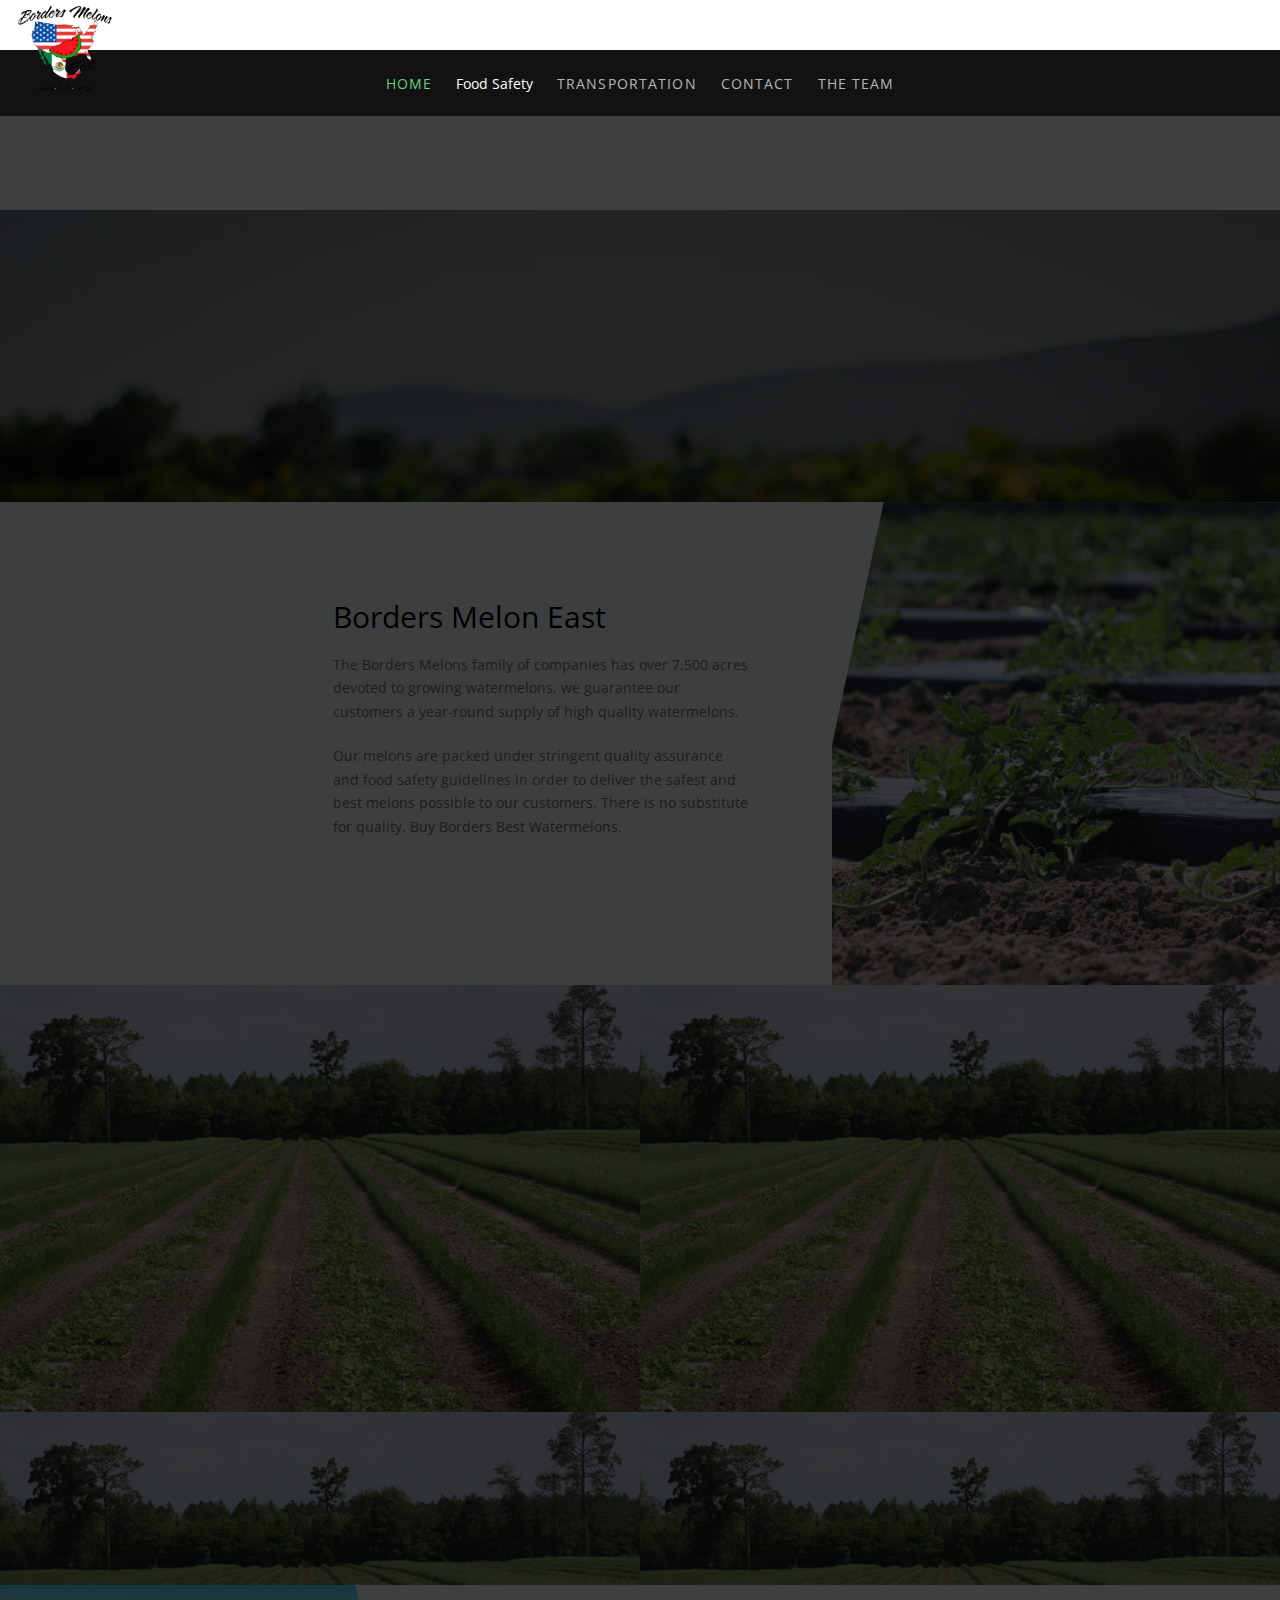
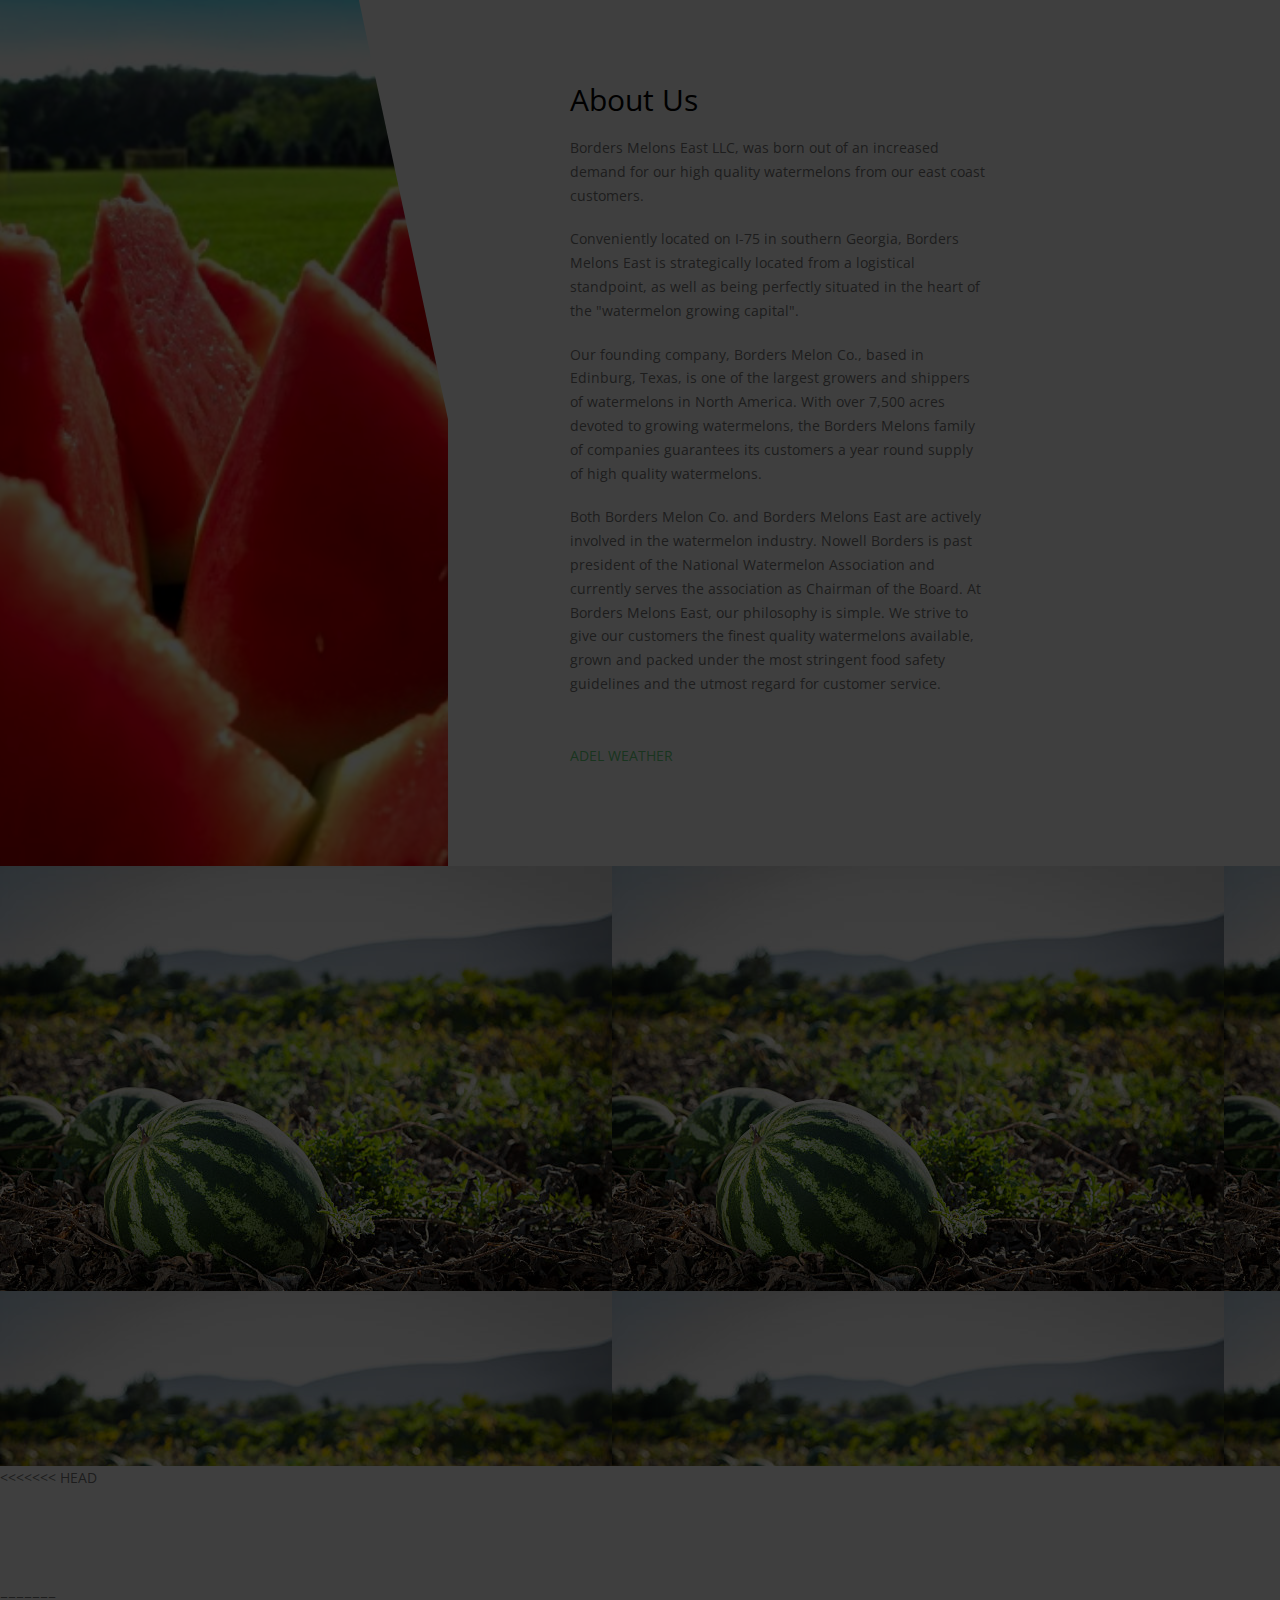
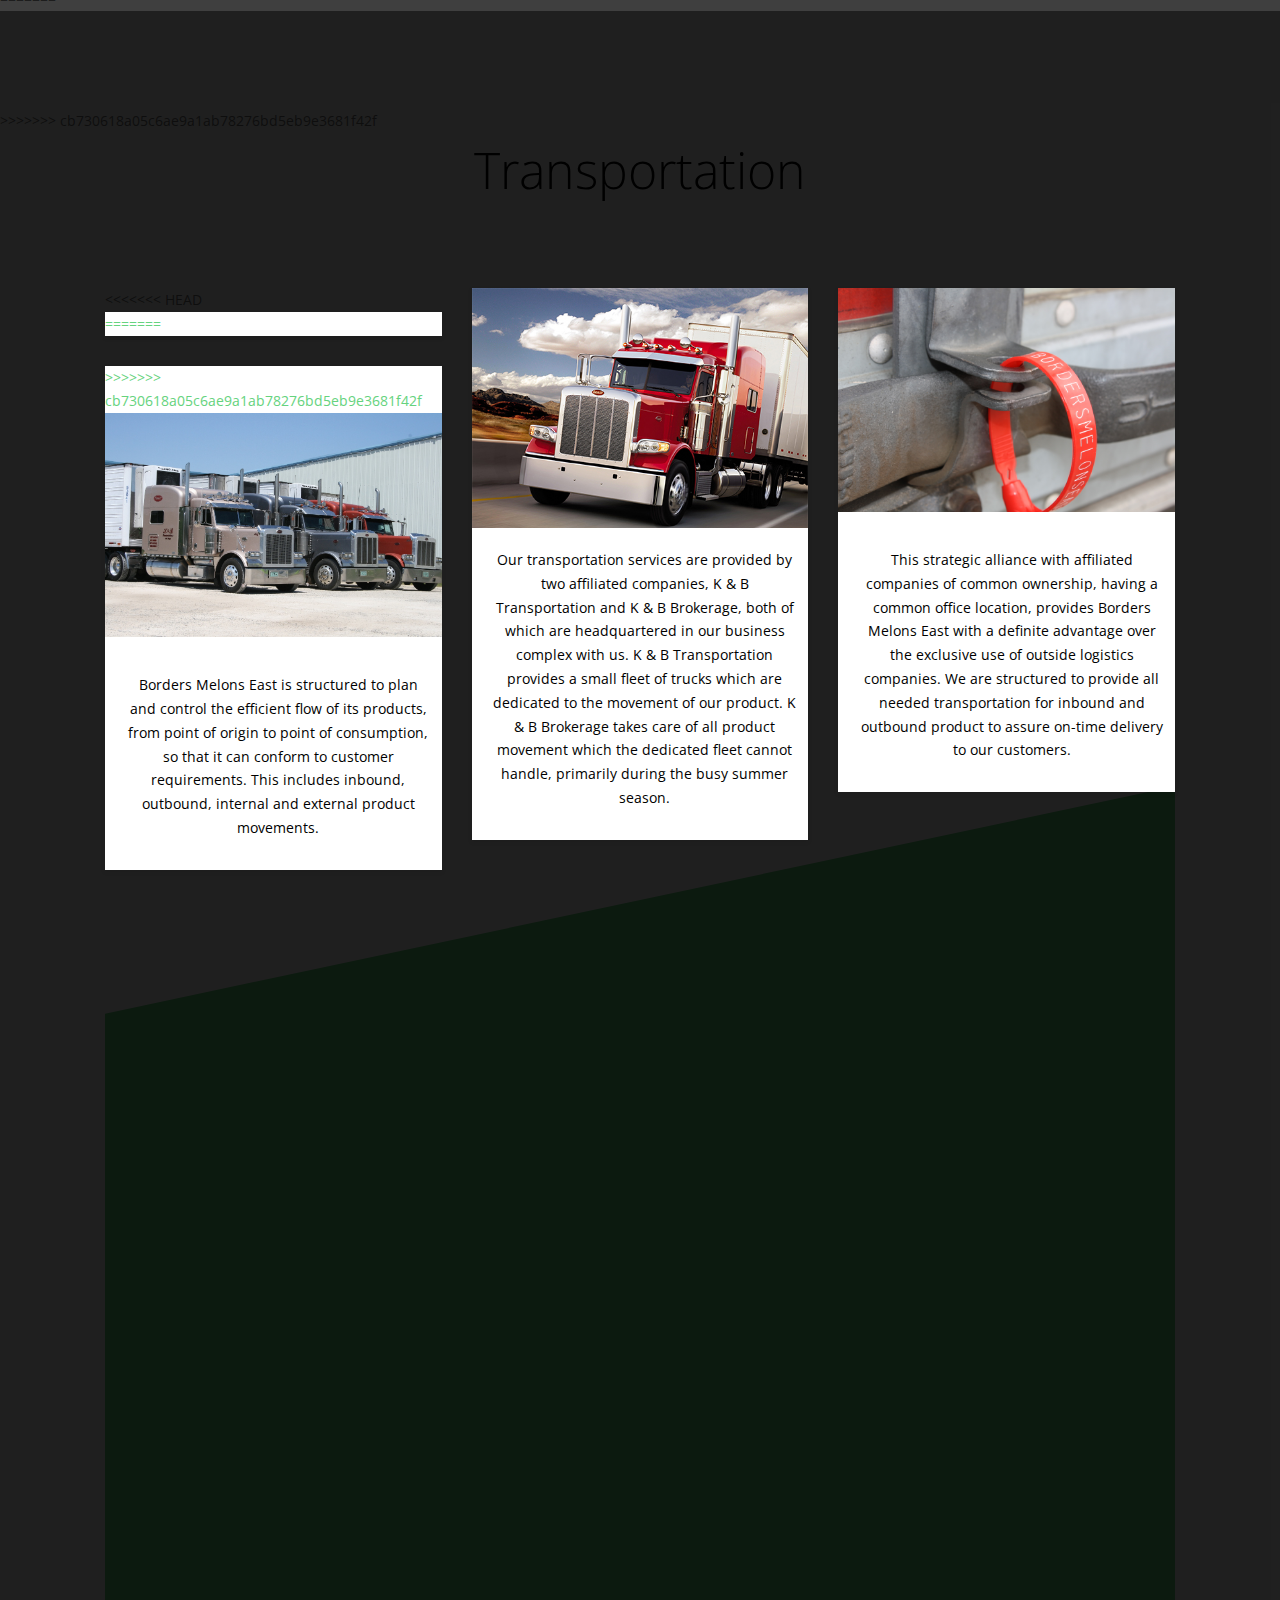
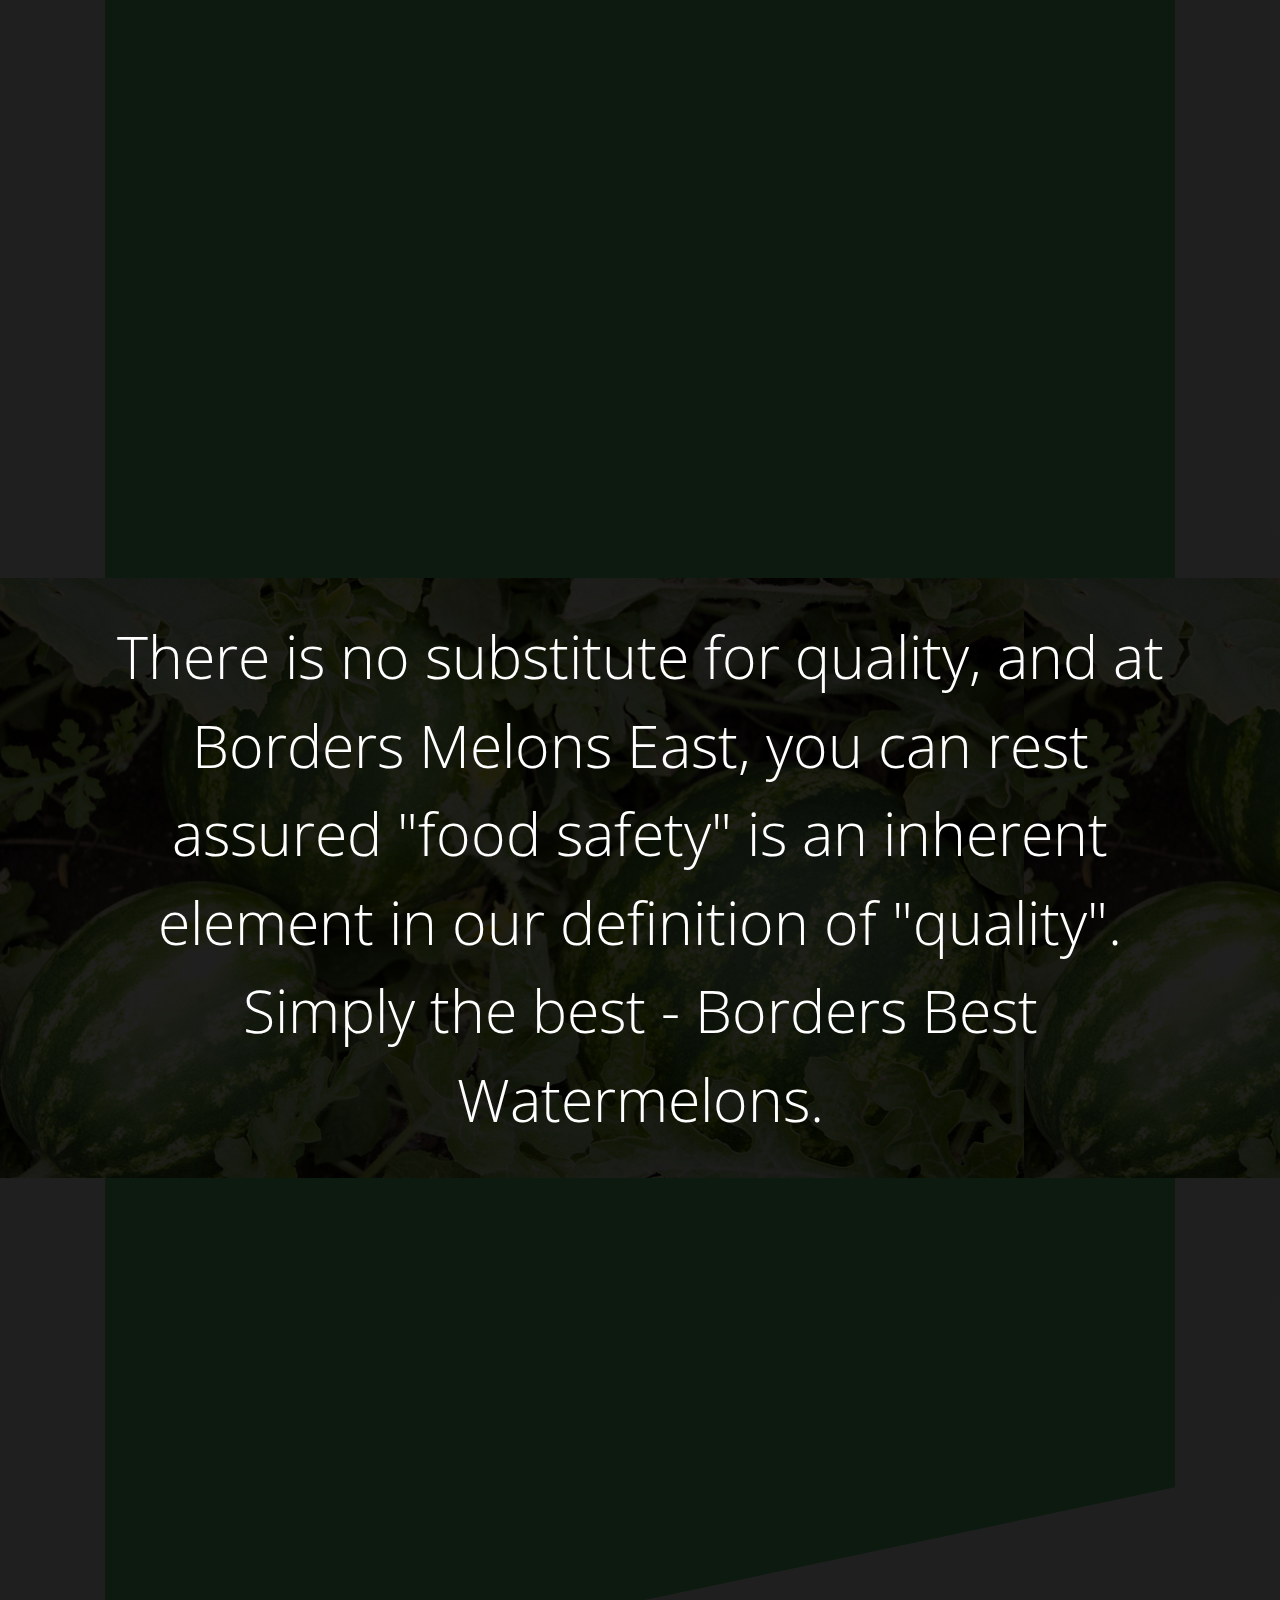
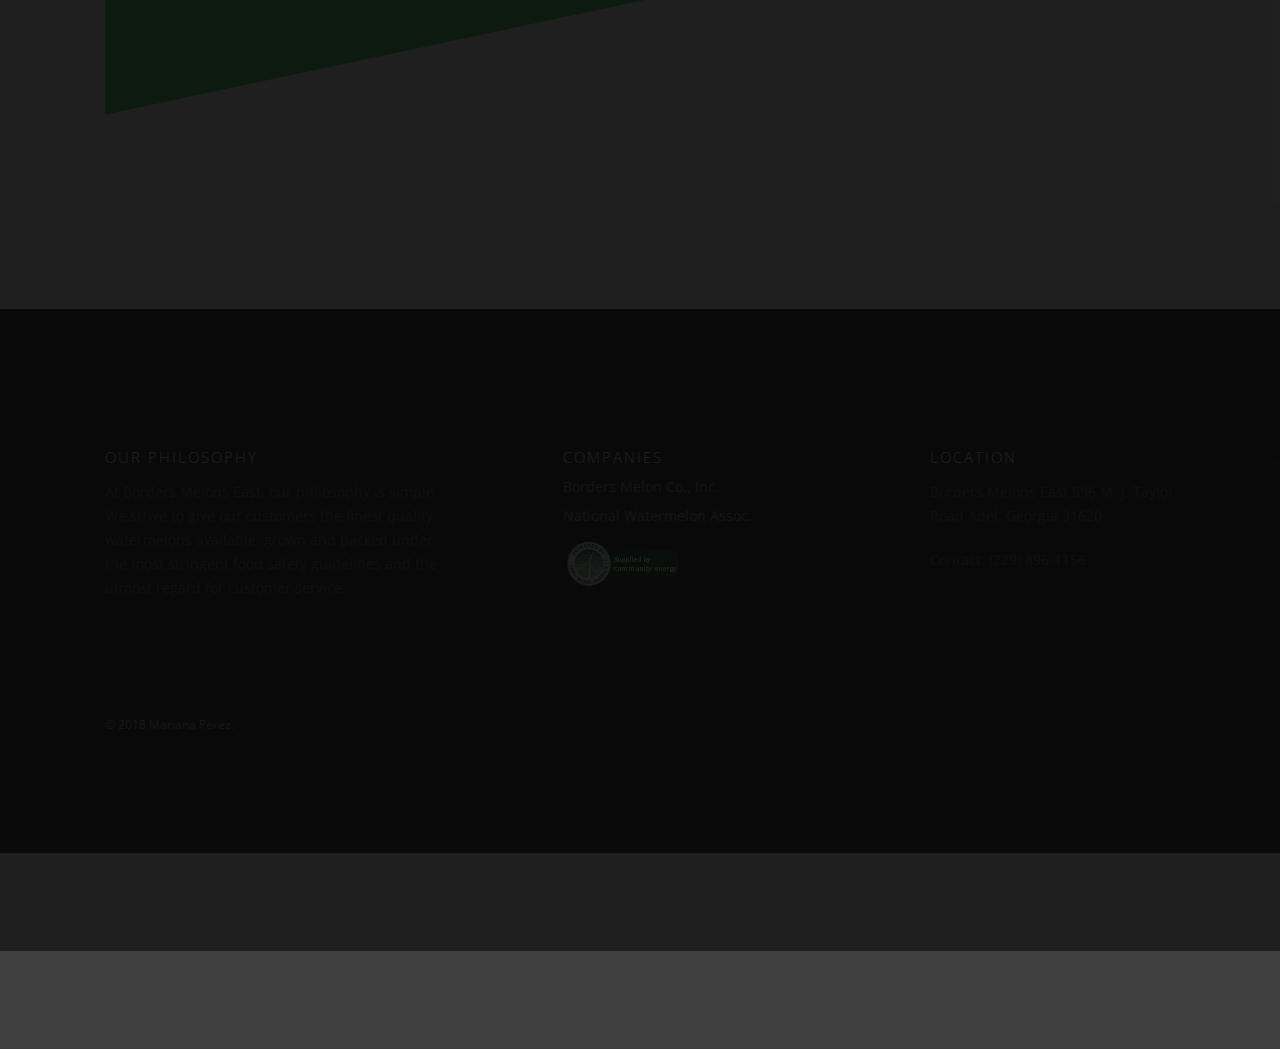
==== commit 9865e2ce: "merged files" ====
--- a/index.html
+++ b/index.html
@@ -189,7 +189,11 @@
 	</div>
 	
 	<div class="overflow-hid"> 
+<<<<<<< HEAD
 		<div id="t" class="gtco-section">
+=======
+		<div id="trans"class="gtco-section">
+>>>>>>> cb730618a05c6ae9a1ab78276bd5eb9e3681f42f
 			<div class="gtco-container">
 				<div class="row">
 					<div class="col-md-8 col-md-offset-2 text-center gtco-heading">
@@ -199,7 +203,11 @@
 				<div class="row">
 
 					<div class="col-lg-4 col-md-4 col-sm-6">
+<<<<<<< HEAD
 						<a href="" class="gtco-card-item">
+=======
+						<a href="#" class="gtco-card-item">
+>>>>>>> cb730618a05c6ae9a1ab78276bd5eb9e3681f42f
 							<figure>
 								<div class="overlay"><i class="ti-plus"></i></div>
 								<img src="images/trucks.jpg" alt="Image" class="img-responsive">
--- a/css/style.css
+++ b/css/style.css
@@ -13,9 +13,15 @@
 body {
   font-family: "Open Sans", Arial, sans-serif;
   font-weight: 400;
+<<<<<<< HEAD
   font-size: 18px;
   line-height: 1.7;
   color: black;
+=======
+  font-size: 16px;
+  line-height: 1.7;
+  color: #777;
+>>>>>>> cb730618a05c6ae9a1ab78276bd5eb9e3681f42f
   background: #fff;
 }
 
@@ -384,7 +390,70 @@
   position: relative;
 }
 
-
+<<<<<<< HEAD
+
+=======
+.gtco-video {
+  height: 450px;
+  overflow: hidden;
+  margin-bottom: 30px;
+  -webkit-border-radius: 7px;
+  -moz-border-radius: 7px;
+  -ms-border-radius: 7px;
+  border-radius: 7px;
+}
+.gtco-video.gtco-video-sm {
+  height: 250px;
+}
+.gtco-video a {
+  z-index: 1001;
+  position: absolute;
+  top: 50%;
+  left: 50%;
+  margin-top: -45px;
+  margin-left: -45px;
+  width: 90px;
+  height: 90px;
+  display: table;
+  text-align: center;
+  background: #fff;
+  -webkit-box-shadow: 0px 14px 30px -15px rgba(0, 0, 0, 0.75);
+  -moz-box-shadow: 0px 14px 30px -15px rgba(0, 0, 0, 0.75);
+  box-shadow: 0px 14px 30px -15px rgba(0, 0, 0, 0.75);
+  -webkit-border-radius: 50%;
+  -moz-border-radius: 50%;
+  -ms-border-radius: 50%;
+  border-radius: 50%;
+}
+.gtco-video a i {
+  text-align: center;
+  display: table-cell;
+  vertical-align: middle;
+  font-size: 40px;
+}
+.gtco-video .overlay {
+  position: absolute;
+  top: 0;
+  left: 0;
+  right: 0;
+  bottom: 0;
+  background: rgba(0, 0, 0, 0.5);
+  -webkit-transition: 0.5s;
+  -o-transition: 0.5s;
+  transition: 0.5s;
+}
+.gtco-video:hover .overlay {
+  background: rgba(0, 0, 0, 0.7);
+}
+.gtco-video:hover a {
+  position: relative;
+  -webkit-transform: scale(1.2);
+  -moz-transform: scale(1.2);
+  -ms-transform: scale(1.2);
+  -o-transform: scale(1.2);
+  transform: scale(1.2);
+}
+>>>>>>> cb730618a05c6ae9a1ab78276bd5eb9e3681f42f
 
 .gtco-cover {
   height: 900px;
@@ -505,8 +574,38 @@
   margin-bottom: 30px;
   font-weight: normal;
   display: block;
+<<<<<<< HEAD
 } 
 
+=======
+}
+
+.gtco-social-icons {
+  margin: 0;
+  padding: 0;
+}
+.gtco-social-icons li {
+  margin: 0;
+  padding: 0;
+  list-style: none;
+  display: -moz-inline-stack;
+  display: inline-block;
+  zoom: 1;
+  *display: inline;
+}
+.gtco-social-icons li a {
+  display: -moz-inline-stack;
+  display: inline-block;
+  zoom: 1;
+  *display: inline;
+  color: #66D37E;
+  padding-left: 10px;
+  padding-right: 10px;
+}
+.gtco-social-icons li a i {
+  font-size: 20px;
+}
+>>>>>>> cb730618a05c6ae9a1ab78276bd5eb9e3681f42f
 
 .gtco-contact-info {
   margin-bottom: 30px;
@@ -1386,6 +1485,146 @@
   transition: 0.5s;
   padding: 8px 30px;
 }
+<<<<<<< HEAD
+=======
+.btn.btn-md {
+  padding: 8px 20px !important;
+}
+.btn.btn-lg {
+  padding: 18px 36px !important;
+}
+.btn:hover, .btn:active, .btn:focus {
+  box-shadow: none !important;
+  outline: none !important;
+}
+
+.btn-primary {
+  background: #66D37E;
+  color: #fff;
+  border: 2px solid #66D37E !important;
+}
+.btn-primary:hover, .btn-primary:focus, .btn-primary:active {
+  background: #7ad98f !important;
+  border-color: #7ad98f !important;
+}
+.btn-primary.btn-outline {
+  background: transparent;
+  color: #66D37E;
+  border: 2px solid #66D37E;
+}
+.btn-primary.btn-outline:hover, .btn-primary.btn-outline:focus, .btn-primary.btn-outline:active {
+  background: #66D37E;
+  color: #fff;
+}
+
+.btn-success {
+  background: #5cb85c;
+  color: #fff;
+  border: 2px solid #5cb85c;
+}
+.btn-success:hover, .btn-success:focus, .btn-success:active {
+  background: #4cae4c !important;
+  border-color: #4cae4c !important;
+}
+.btn-success.btn-outline {
+  background: transparent;
+  color: #5cb85c;
+  border: 2px solid #5cb85c;
+}
+.btn-success.btn-outline:hover, .btn-success.btn-outline:focus, .btn-success.btn-outline:active {
+  background: #5cb85c;
+  color: #fff;
+}
+
+.btn-info {
+  background: #5bc0de;
+  color: #fff;
+  border: 2px solid #5bc0de;
+}
+.btn-info:hover, .btn-info:focus, .btn-info:active {
+  background: #46b8da !important;
+  border-color: #46b8da !important;
+}
+.btn-info.btn-outline {
+  background: transparent;
+  color: #5bc0de;
+  border: 2px solid #5bc0de;
+}
+.btn-info.btn-outline:hover, .btn-info.btn-outline:focus, .btn-info.btn-outline:active {
+  background: #5bc0de;
+  color: #fff;
+}
+
+.btn-warning {
+  background: #f0ad4e;
+  color: #fff;
+  border: 2px solid #f0ad4e;
+}
+.btn-warning:hover, .btn-warning:focus, .btn-warning:active {
+  background: #eea236 !important;
+  border-color: #eea236 !important;
+}
+.btn-warning.btn-outline {
+  background: transparent;
+  color: #f0ad4e;
+  border: 2px solid #f0ad4e;
+}
+.btn-warning.btn-outline:hover, .btn-warning.btn-outline:focus, .btn-warning.btn-outline:active {
+  background: #f0ad4e;
+  color: #fff;
+}
+
+.btn-danger {
+  background: #d9534f;
+  color: #fff;
+  border: 2px solid #d9534f;
+}
+.btn-danger:hover, .btn-danger:focus, .btn-danger:active {
+  background: #d43f3a !important;
+  border-color: #d43f3a !important;
+}
+.btn-danger.btn-outline {
+  background: transparent;
+  color: #d9534f;
+  border: 2px solid #d9534f;
+}
+.btn-danger.btn-outline:hover, .btn-danger.btn-outline:focus, .btn-danger.btn-outline:active {
+  background: #d9534f;
+  color: #fff;
+}
+
+.btn-white {
+  background: #fff;
+  color: #000;
+  border: 2px solid #fff;
+}
+.btn-white:hover, .btn-white:focus, .btn-white:active {
+  color: #000;
+  background: #f2f2f2 !important;
+  border-color: #f2f2f2 !important;
+}
+.btn-white.btn-outline {
+  color: #fff;
+  border: 2px solid #fff;
+}
+.btn-white.btn-outline:hover, .btn-white.btn-outline:focus, .btn-white.btn-outline:active {
+  background: #fff;
+  color: #000;
+  border: 2px solid #fff;
+}
+
+.btn-outline {
+  background: none;
+  border: 2px solid gray;
+  font-size: 16px;
+  -webkit-transition: 0.3s;
+  -o-transition: 0.3s;
+  transition: 0.3s;
+}
+.btn-outline:hover, .btn-outline:focus, .btn-outline:active {
+  box-shadow: none;
+}
+>>>>>>> cb730618a05c6ae9a1ab78276bd5eb9e3681f42f
 
 .btn.with-arrow {
   position: relative;
@@ -1909,10 +2148,14 @@
   color: #66D37E;
 }
 
+<<<<<<< HEAD
 #gtco-features{
 clear:both;
 
 }
 #t {clear:both;}
 #gtco-footer { clear: both;
-}+}
+=======
+/*# sourceMappingURL=style.css.map */
+>>>>>>> cb730618a05c6ae9a1ab78276bd5eb9e3681f42f
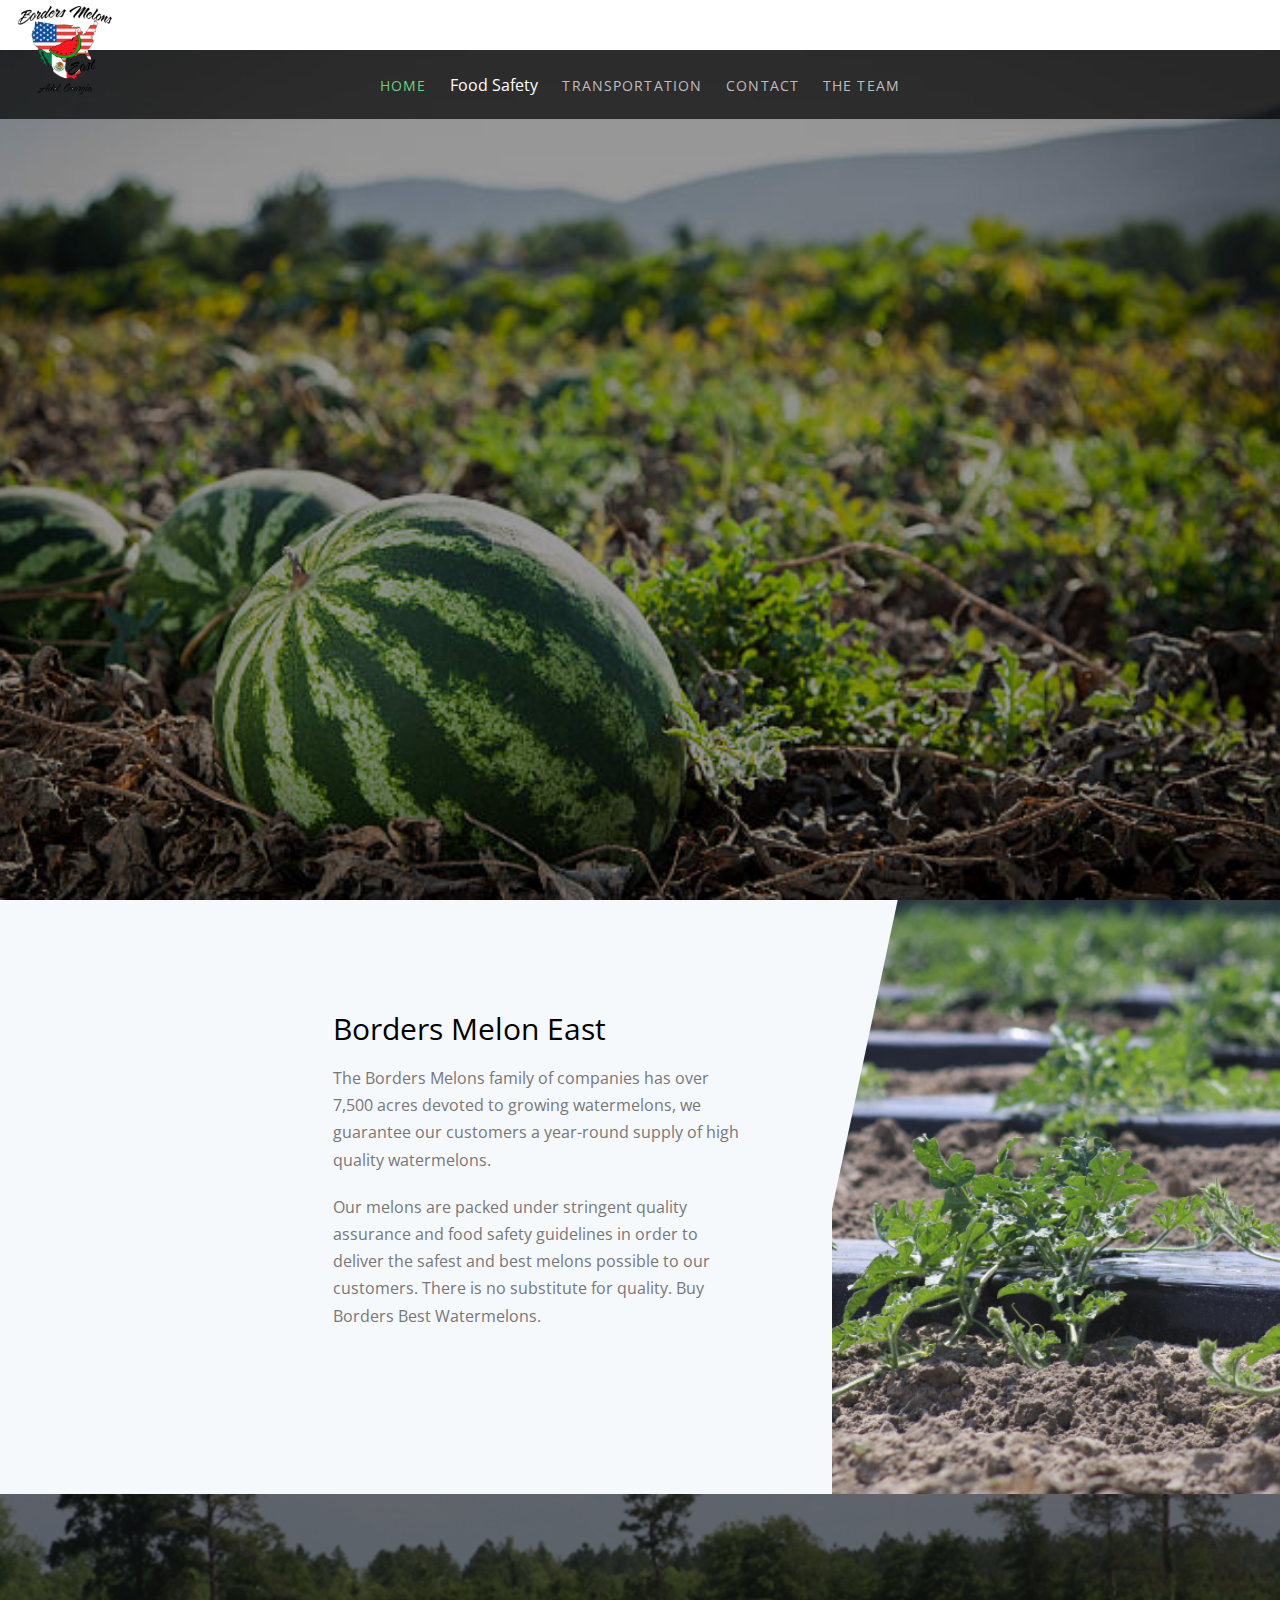
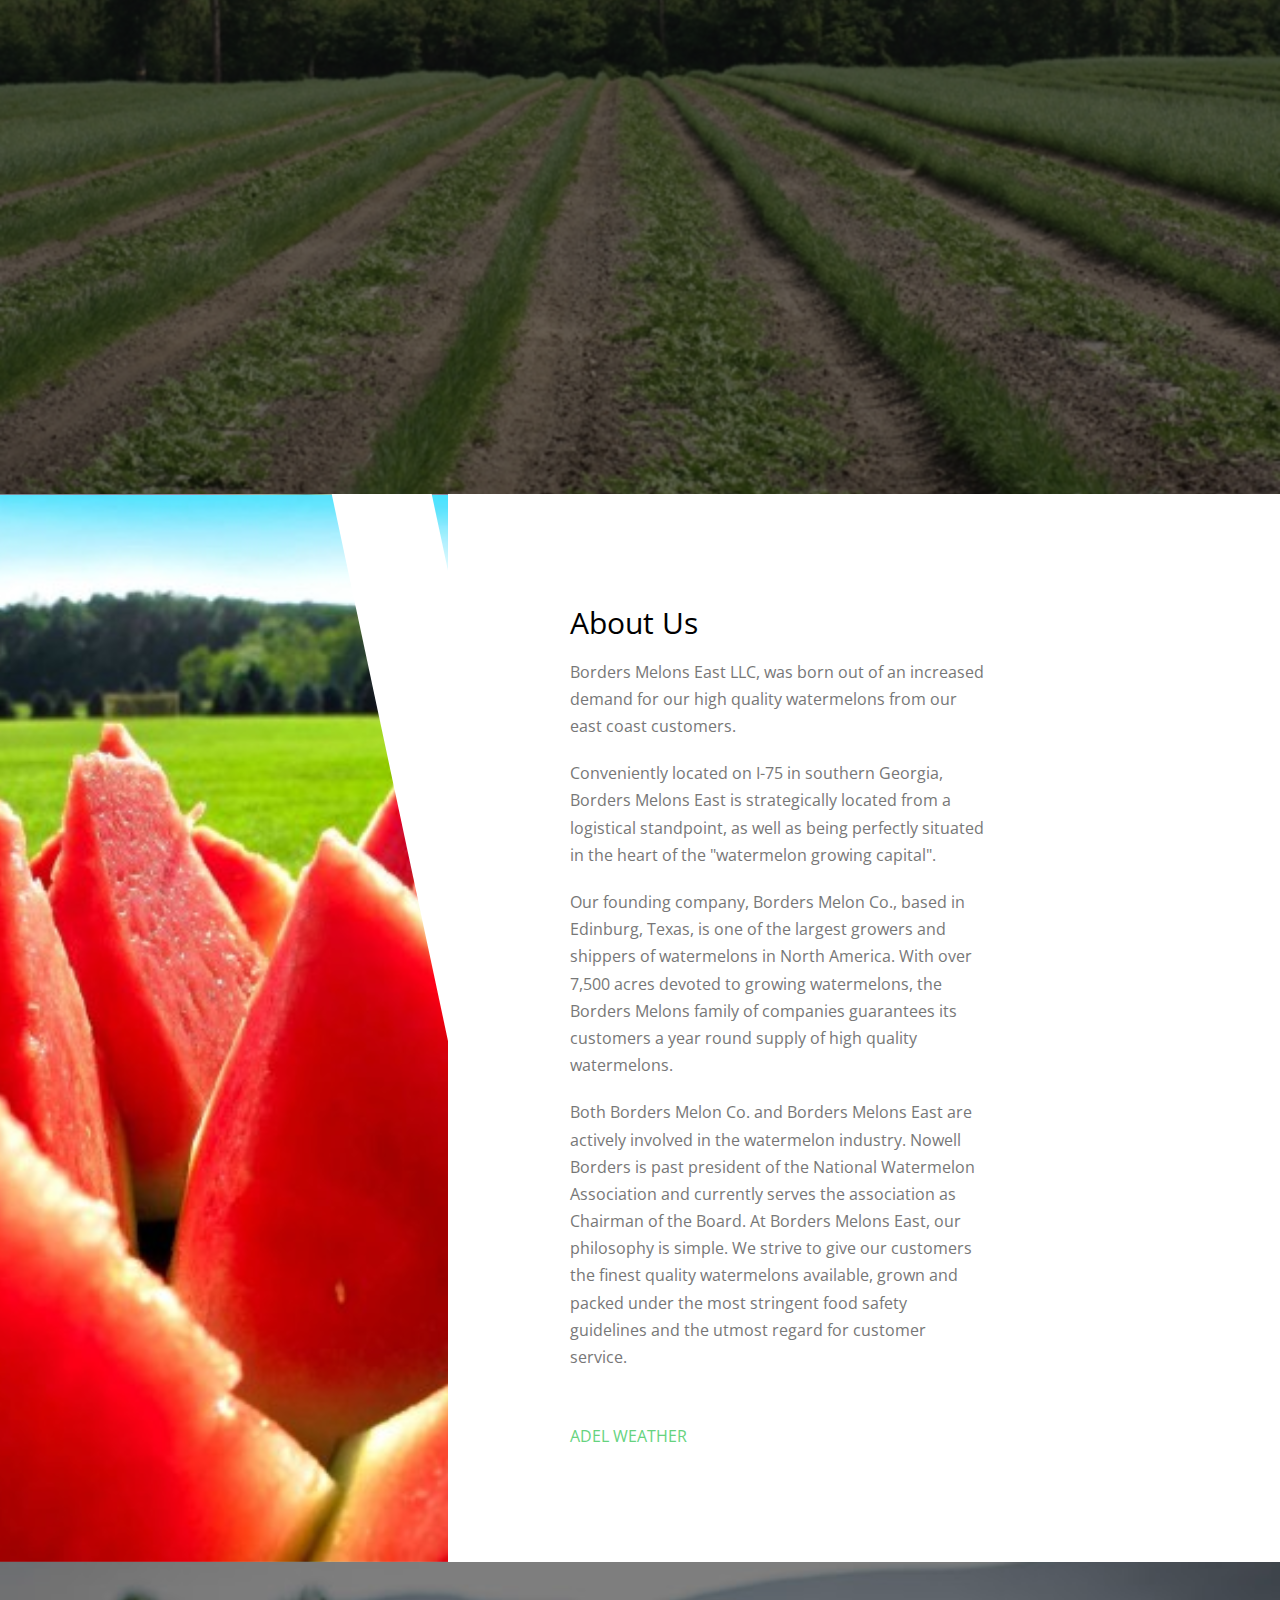
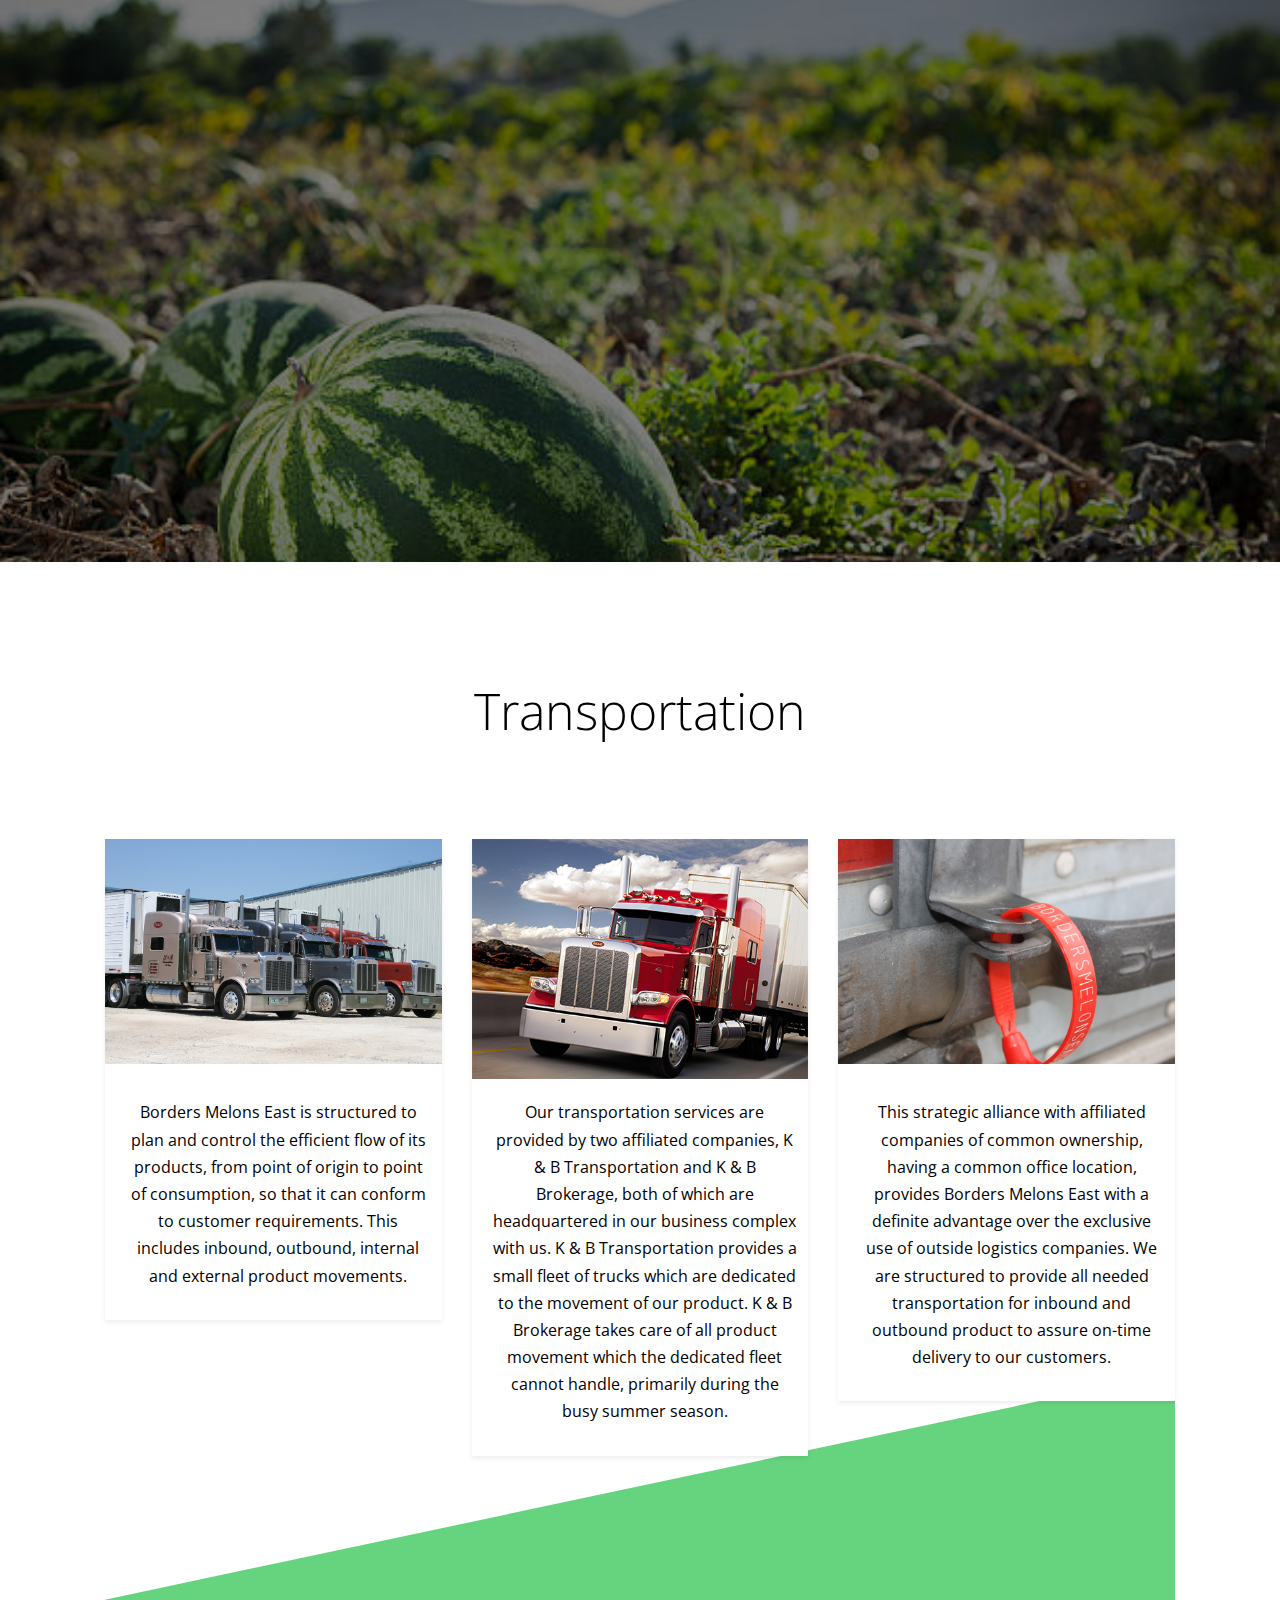
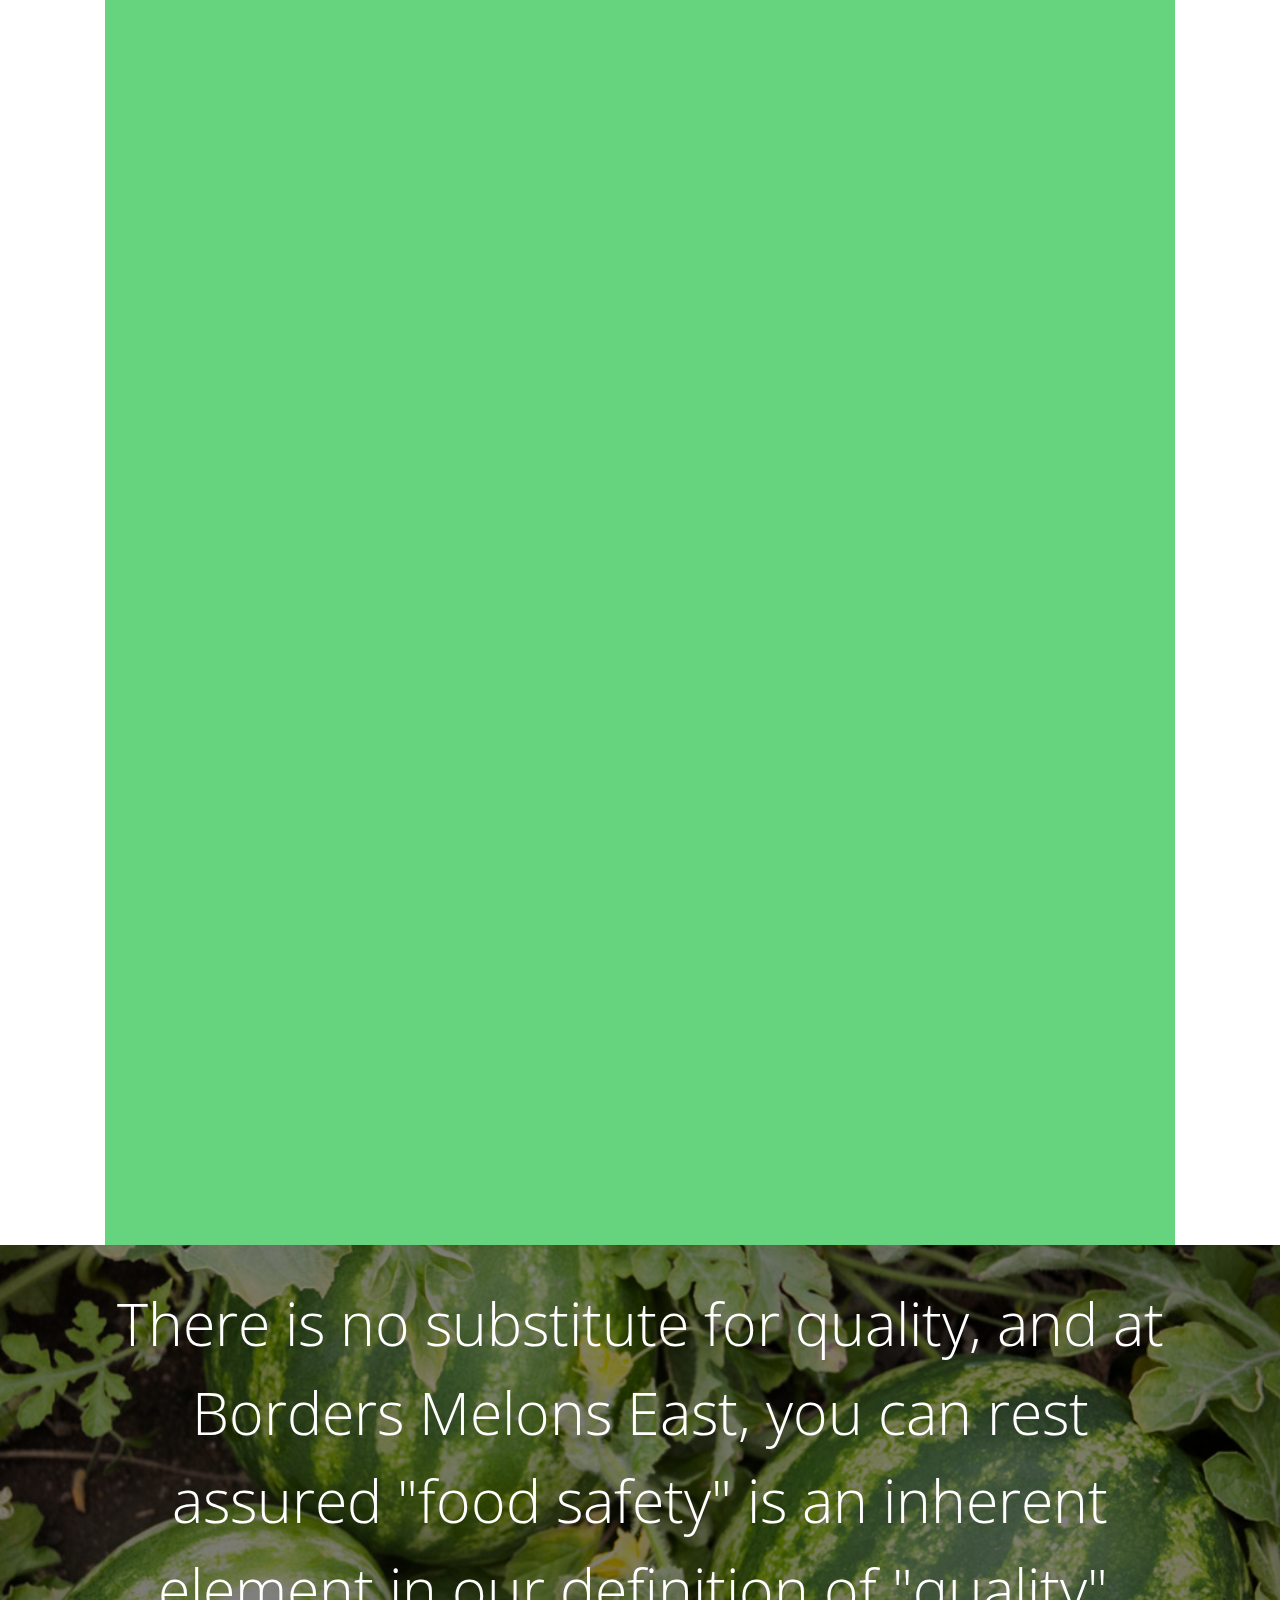
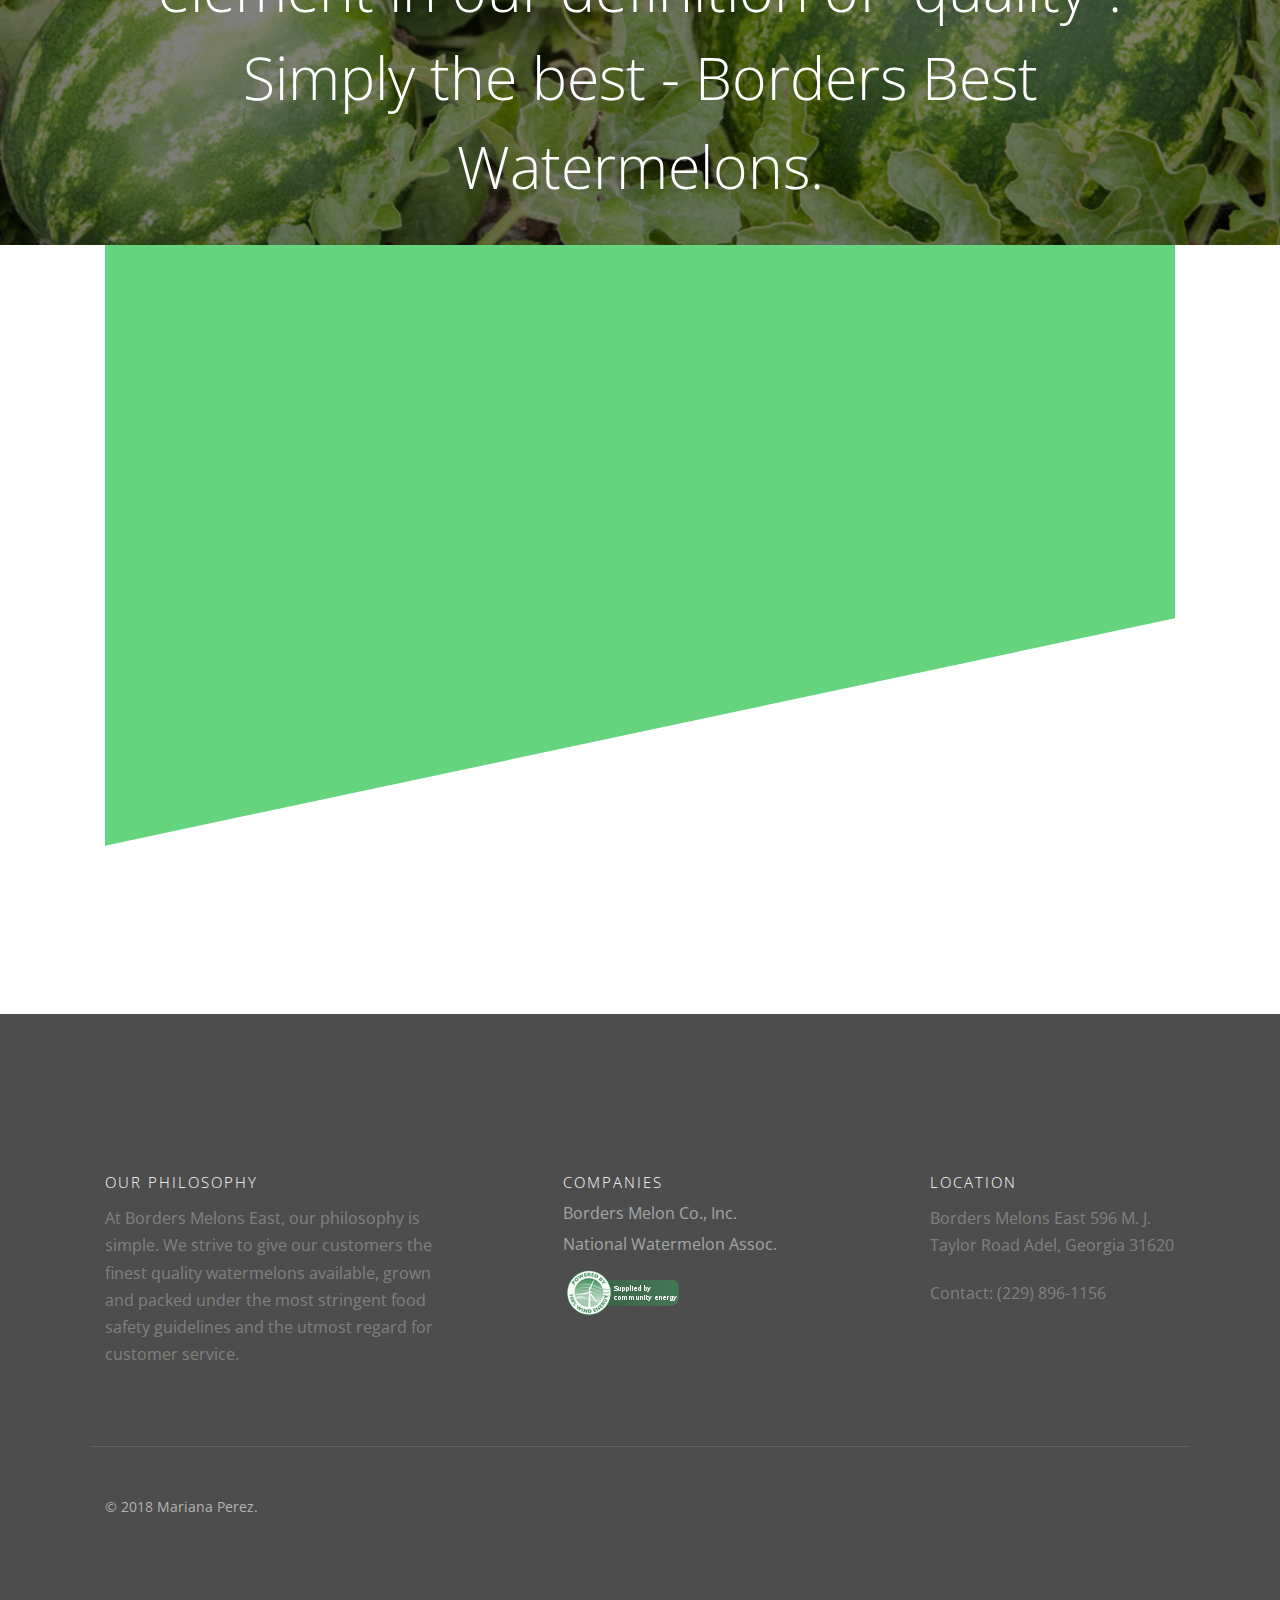
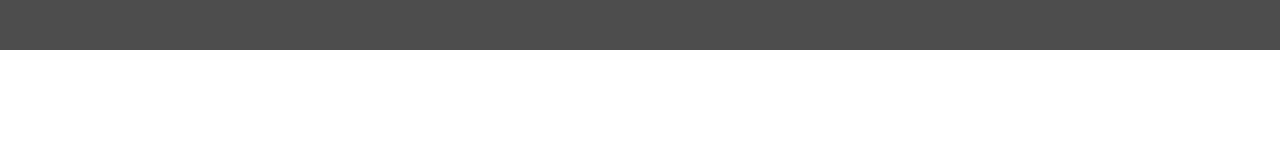
==== commit 660eeed8: "fixed error" ====
--- a/index.html
+++ b/index.html
@@ -71,9 +71,9 @@
 								<a href="#gtco-features">Food Safety</a>
 								
 							</li>
-							<li><a href="#t">Transportation</a></li>
+							<li><a href="#trans">Transportation</a></li>
 							<li><a href="#gtco-footer">Contact</a></li>
-							<li><a href="team.html">The Team</a></li>
+							<li> <a href="team.html">The Team</a>          </li>
 						</ul>
 					</div>
 				</div>
@@ -189,11 +189,7 @@
 	</div>
 	
 	<div class="overflow-hid"> 
-<<<<<<< HEAD
-		<div id="t" class="gtco-section">
-=======
 		<div id="trans"class="gtco-section">
->>>>>>> cb730618a05c6ae9a1ab78276bd5eb9e3681f42f
 			<div class="gtco-container">
 				<div class="row">
 					<div class="col-md-8 col-md-offset-2 text-center gtco-heading">
@@ -203,11 +199,7 @@
 				<div class="row">
 
 					<div class="col-lg-4 col-md-4 col-sm-6">
-<<<<<<< HEAD
-						<a href="" class="gtco-card-item">
-=======
 						<a href="#" class="gtco-card-item">
->>>>>>> cb730618a05c6ae9a1ab78276bd5eb9e3681f42f
 							<figure>
 								<div class="overlay"><i class="ti-plus"></i></div>
 								<img src="images/trucks.jpg" alt="Image" class="img-responsive">
--- a/css/style.css
+++ b/css/style.css
@@ -13,15 +13,9 @@
 body {
   font-family: "Open Sans", Arial, sans-serif;
   font-weight: 400;
-<<<<<<< HEAD
-  font-size: 18px;
-  line-height: 1.7;
-  color: black;
-=======
   font-size: 16px;
   line-height: 1.7;
   color: #777;
->>>>>>> cb730618a05c6ae9a1ab78276bd5eb9e3681f42f
   background: #fff;
 }
 
@@ -390,70 +384,7 @@
   position: relative;
 }
 
-<<<<<<< HEAD
-
-=======
-.gtco-video {
-  height: 450px;
-  overflow: hidden;
-  margin-bottom: 30px;
-  -webkit-border-radius: 7px;
-  -moz-border-radius: 7px;
-  -ms-border-radius: 7px;
-  border-radius: 7px;
-}
-.gtco-video.gtco-video-sm {
-  height: 250px;
-}
-.gtco-video a {
-  z-index: 1001;
-  position: absolute;
-  top: 50%;
-  left: 50%;
-  margin-top: -45px;
-  margin-left: -45px;
-  width: 90px;
-  height: 90px;
-  display: table;
-  text-align: center;
-  background: #fff;
-  -webkit-box-shadow: 0px 14px 30px -15px rgba(0, 0, 0, 0.75);
-  -moz-box-shadow: 0px 14px 30px -15px rgba(0, 0, 0, 0.75);
-  box-shadow: 0px 14px 30px -15px rgba(0, 0, 0, 0.75);
-  -webkit-border-radius: 50%;
-  -moz-border-radius: 50%;
-  -ms-border-radius: 50%;
-  border-radius: 50%;
-}
-.gtco-video a i {
-  text-align: center;
-  display: table-cell;
-  vertical-align: middle;
-  font-size: 40px;
-}
-.gtco-video .overlay {
-  position: absolute;
-  top: 0;
-  left: 0;
-  right: 0;
-  bottom: 0;
-  background: rgba(0, 0, 0, 0.5);
-  -webkit-transition: 0.5s;
-  -o-transition: 0.5s;
-  transition: 0.5s;
-}
-.gtco-video:hover .overlay {
-  background: rgba(0, 0, 0, 0.7);
-}
-.gtco-video:hover a {
-  position: relative;
-  -webkit-transform: scale(1.2);
-  -moz-transform: scale(1.2);
-  -ms-transform: scale(1.2);
-  -o-transform: scale(1.2);
-  transform: scale(1.2);
-}
->>>>>>> cb730618a05c6ae9a1ab78276bd5eb9e3681f42f
+
 
 .gtco-cover {
   height: 900px;
@@ -574,38 +505,8 @@
   margin-bottom: 30px;
   font-weight: normal;
   display: block;
-<<<<<<< HEAD
 } 
 
-=======
-}
-
-.gtco-social-icons {
-  margin: 0;
-  padding: 0;
-}
-.gtco-social-icons li {
-  margin: 0;
-  padding: 0;
-  list-style: none;
-  display: -moz-inline-stack;
-  display: inline-block;
-  zoom: 1;
-  *display: inline;
-}
-.gtco-social-icons li a {
-  display: -moz-inline-stack;
-  display: inline-block;
-  zoom: 1;
-  *display: inline;
-  color: #66D37E;
-  padding-left: 10px;
-  padding-right: 10px;
-}
-.gtco-social-icons li a i {
-  font-size: 20px;
-}
->>>>>>> cb730618a05c6ae9a1ab78276bd5eb9e3681f42f
 
 .gtco-contact-info {
   margin-bottom: 30px;
@@ -1485,146 +1386,6 @@
   transition: 0.5s;
   padding: 8px 30px;
 }
-<<<<<<< HEAD
-=======
-.btn.btn-md {
-  padding: 8px 20px !important;
-}
-.btn.btn-lg {
-  padding: 18px 36px !important;
-}
-.btn:hover, .btn:active, .btn:focus {
-  box-shadow: none !important;
-  outline: none !important;
-}
-
-.btn-primary {
-  background: #66D37E;
-  color: #fff;
-  border: 2px solid #66D37E !important;
-}
-.btn-primary:hover, .btn-primary:focus, .btn-primary:active {
-  background: #7ad98f !important;
-  border-color: #7ad98f !important;
-}
-.btn-primary.btn-outline {
-  background: transparent;
-  color: #66D37E;
-  border: 2px solid #66D37E;
-}
-.btn-primary.btn-outline:hover, .btn-primary.btn-outline:focus, .btn-primary.btn-outline:active {
-  background: #66D37E;
-  color: #fff;
-}
-
-.btn-success {
-  background: #5cb85c;
-  color: #fff;
-  border: 2px solid #5cb85c;
-}
-.btn-success:hover, .btn-success:focus, .btn-success:active {
-  background: #4cae4c !important;
-  border-color: #4cae4c !important;
-}
-.btn-success.btn-outline {
-  background: transparent;
-  color: #5cb85c;
-  border: 2px solid #5cb85c;
-}
-.btn-success.btn-outline:hover, .btn-success.btn-outline:focus, .btn-success.btn-outline:active {
-  background: #5cb85c;
-  color: #fff;
-}
-
-.btn-info {
-  background: #5bc0de;
-  color: #fff;
-  border: 2px solid #5bc0de;
-}
-.btn-info:hover, .btn-info:focus, .btn-info:active {
-  background: #46b8da !important;
-  border-color: #46b8da !important;
-}
-.btn-info.btn-outline {
-  background: transparent;
-  color: #5bc0de;
-  border: 2px solid #5bc0de;
-}
-.btn-info.btn-outline:hover, .btn-info.btn-outline:focus, .btn-info.btn-outline:active {
-  background: #5bc0de;
-  color: #fff;
-}
-
-.btn-warning {
-  background: #f0ad4e;
-  color: #fff;
-  border: 2px solid #f0ad4e;
-}
-.btn-warning:hover, .btn-warning:focus, .btn-warning:active {
-  background: #eea236 !important;
-  border-color: #eea236 !important;
-}
-.btn-warning.btn-outline {
-  background: transparent;
-  color: #f0ad4e;
-  border: 2px solid #f0ad4e;
-}
-.btn-warning.btn-outline:hover, .btn-warning.btn-outline:focus, .btn-warning.btn-outline:active {
-  background: #f0ad4e;
-  color: #fff;
-}
-
-.btn-danger {
-  background: #d9534f;
-  color: #fff;
-  border: 2px solid #d9534f;
-}
-.btn-danger:hover, .btn-danger:focus, .btn-danger:active {
-  background: #d43f3a !important;
-  border-color: #d43f3a !important;
-}
-.btn-danger.btn-outline {
-  background: transparent;
-  color: #d9534f;
-  border: 2px solid #d9534f;
-}
-.btn-danger.btn-outline:hover, .btn-danger.btn-outline:focus, .btn-danger.btn-outline:active {
-  background: #d9534f;
-  color: #fff;
-}
-
-.btn-white {
-  background: #fff;
-  color: #000;
-  border: 2px solid #fff;
-}
-.btn-white:hover, .btn-white:focus, .btn-white:active {
-  color: #000;
-  background: #f2f2f2 !important;
-  border-color: #f2f2f2 !important;
-}
-.btn-white.btn-outline {
-  color: #fff;
-  border: 2px solid #fff;
-}
-.btn-white.btn-outline:hover, .btn-white.btn-outline:focus, .btn-white.btn-outline:active {
-  background: #fff;
-  color: #000;
-  border: 2px solid #fff;
-}
-
-.btn-outline {
-  background: none;
-  border: 2px solid gray;
-  font-size: 16px;
-  -webkit-transition: 0.3s;
-  -o-transition: 0.3s;
-  transition: 0.3s;
-}
-.btn-outline:hover, .btn-outline:focus, .btn-outline:active {
-  box-shadow: none;
-}
->>>>>>> cb730618a05c6ae9a1ab78276bd5eb9e3681f42f
 
 .btn.with-arrow {
   position: relative;
@@ -2148,14 +1909,9 @@
   color: #66D37E;
 }
 
-<<<<<<< HEAD
 #gtco-features{
 clear:both;
 
 }
 #t {clear:both;}
-#gtco-footer { clear: both;
-}
-=======
-/*# sourceMappingURL=style.css.map */
->>>>>>> cb730618a05c6ae9a1ab78276bd5eb9e3681f42f
+#gtco-footer { clear: both; }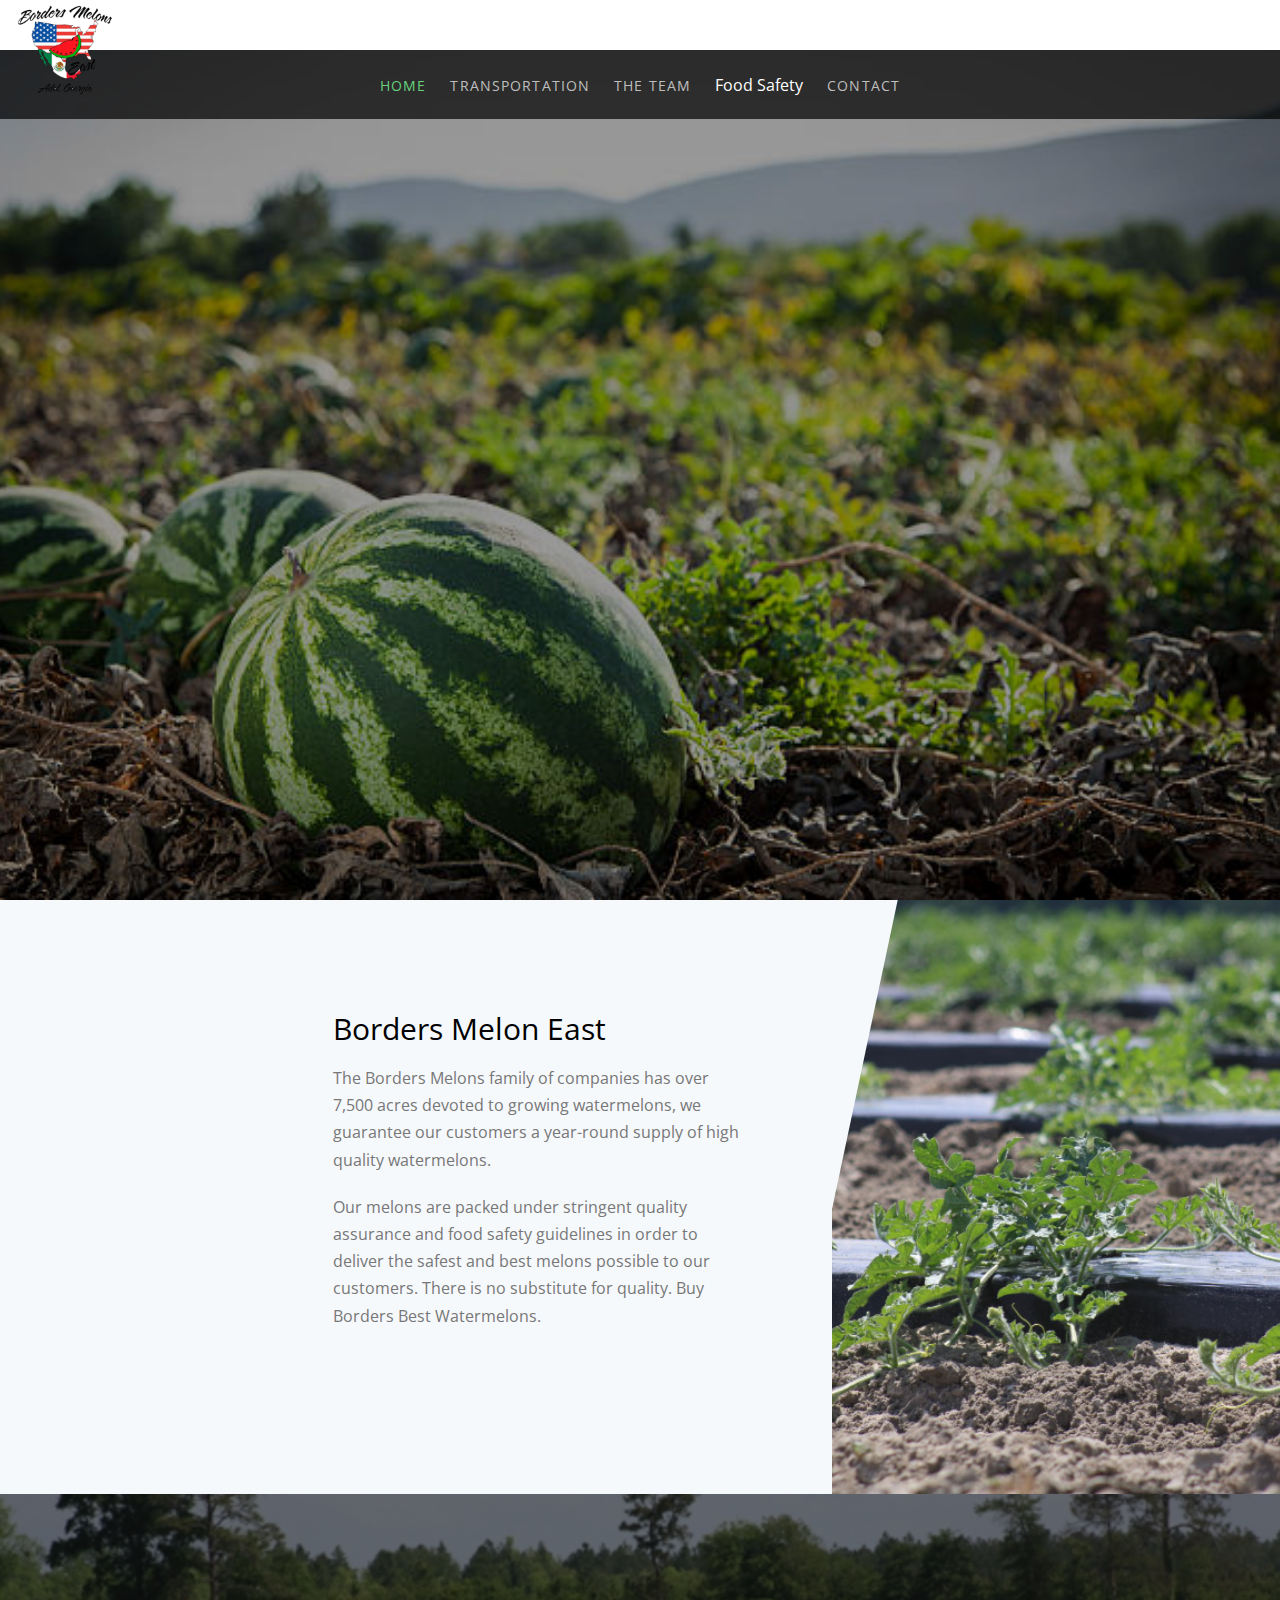
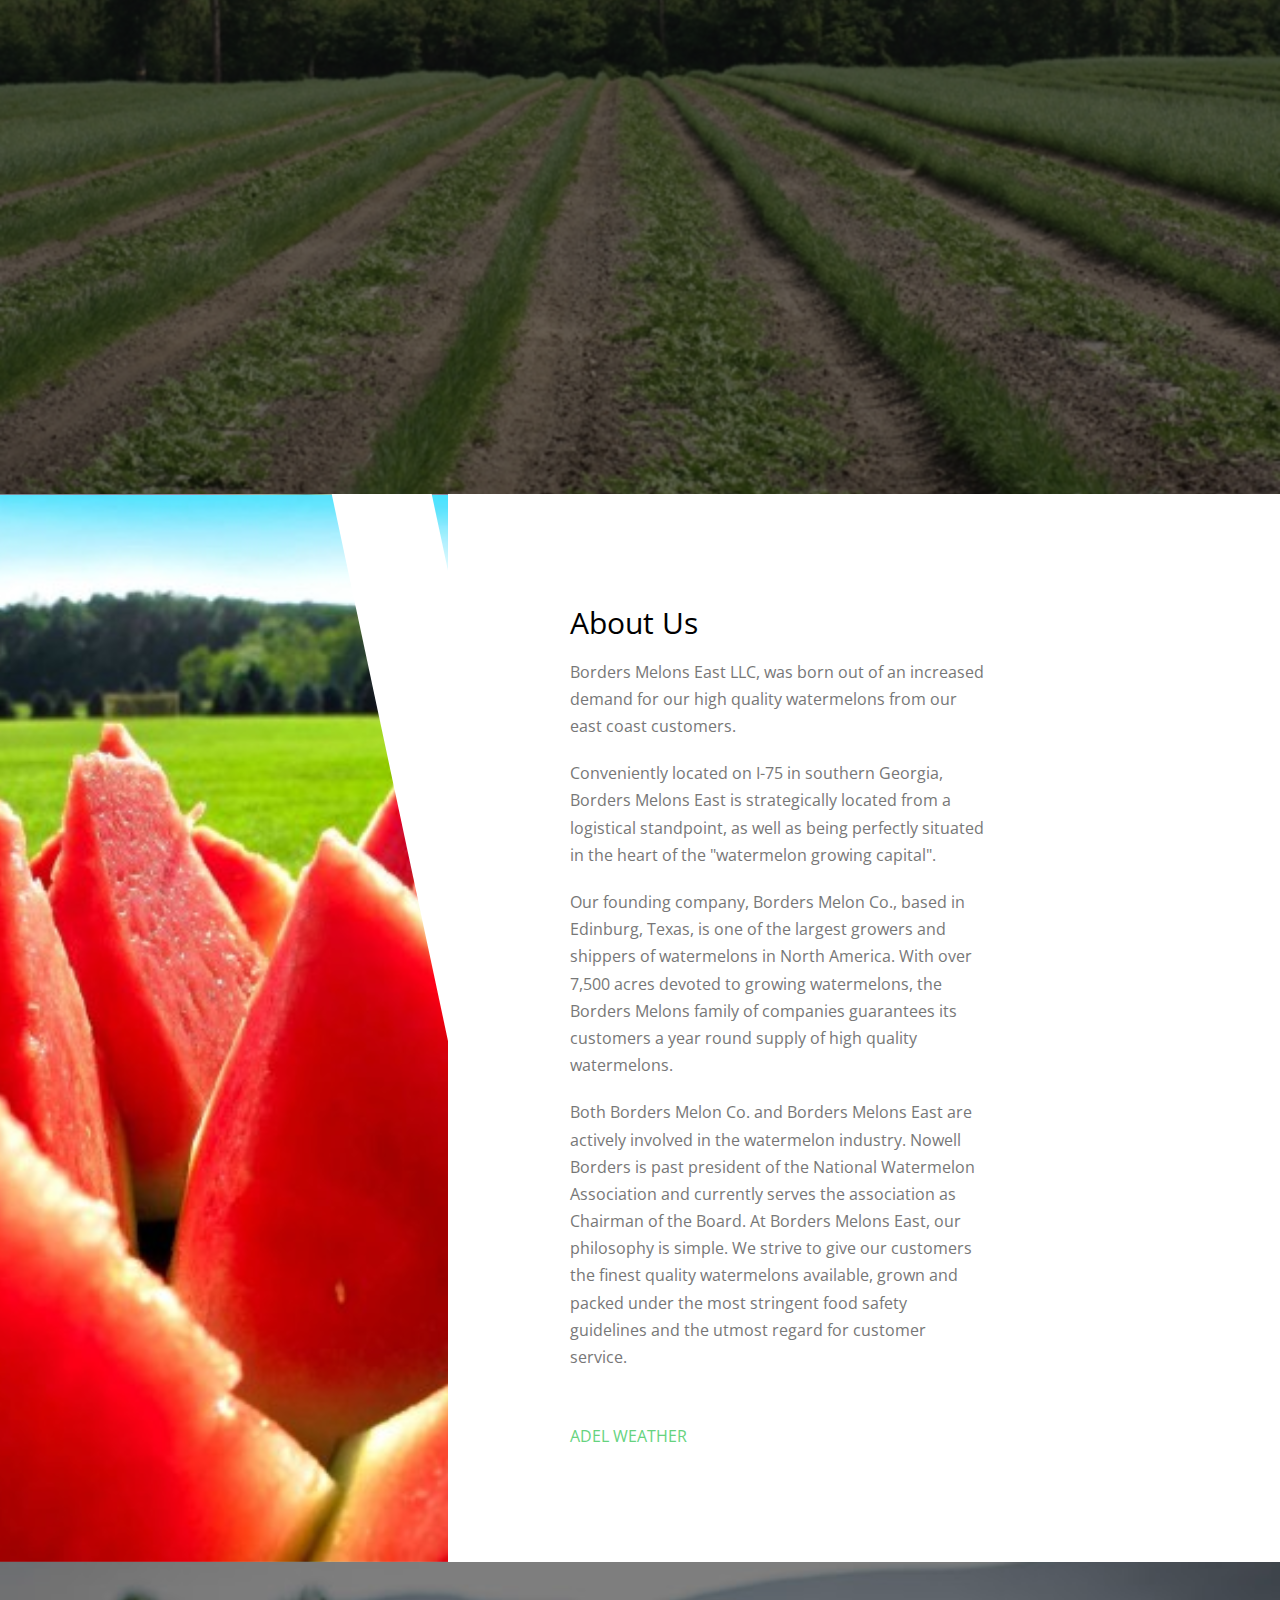
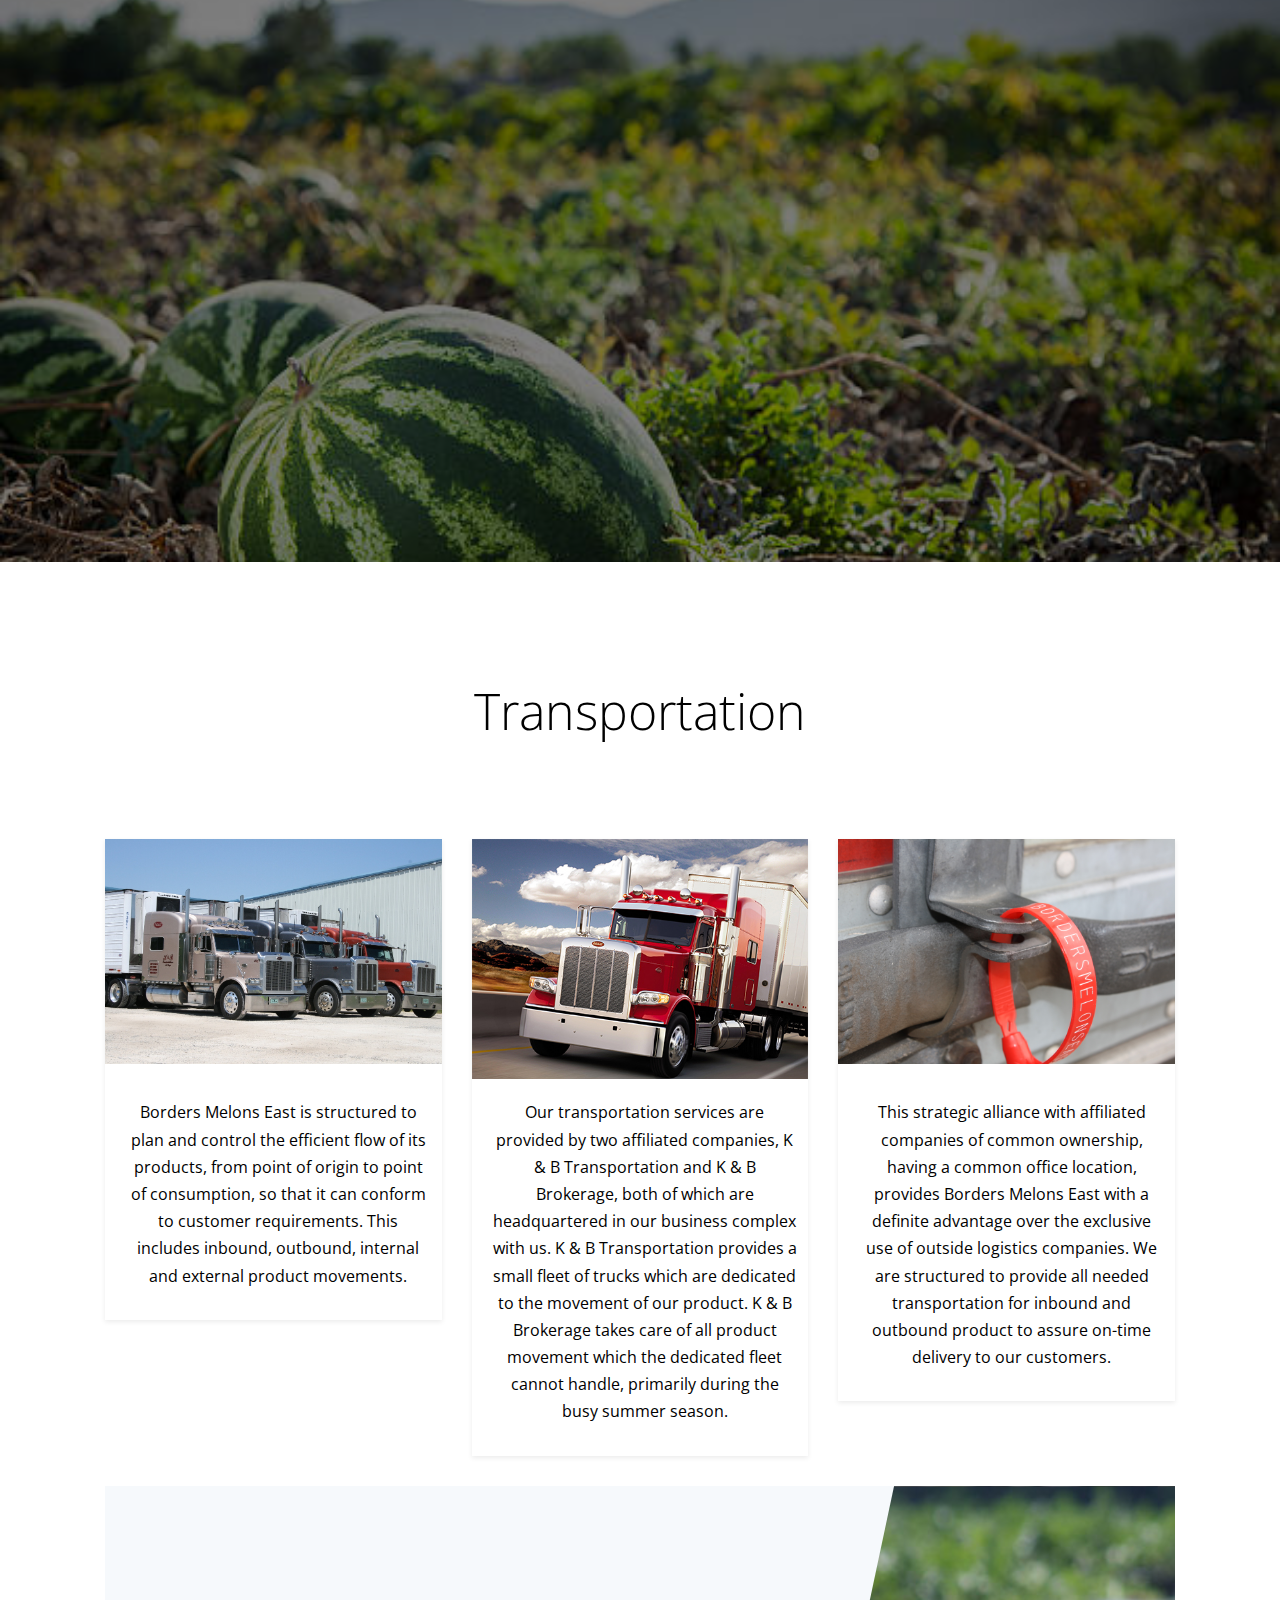
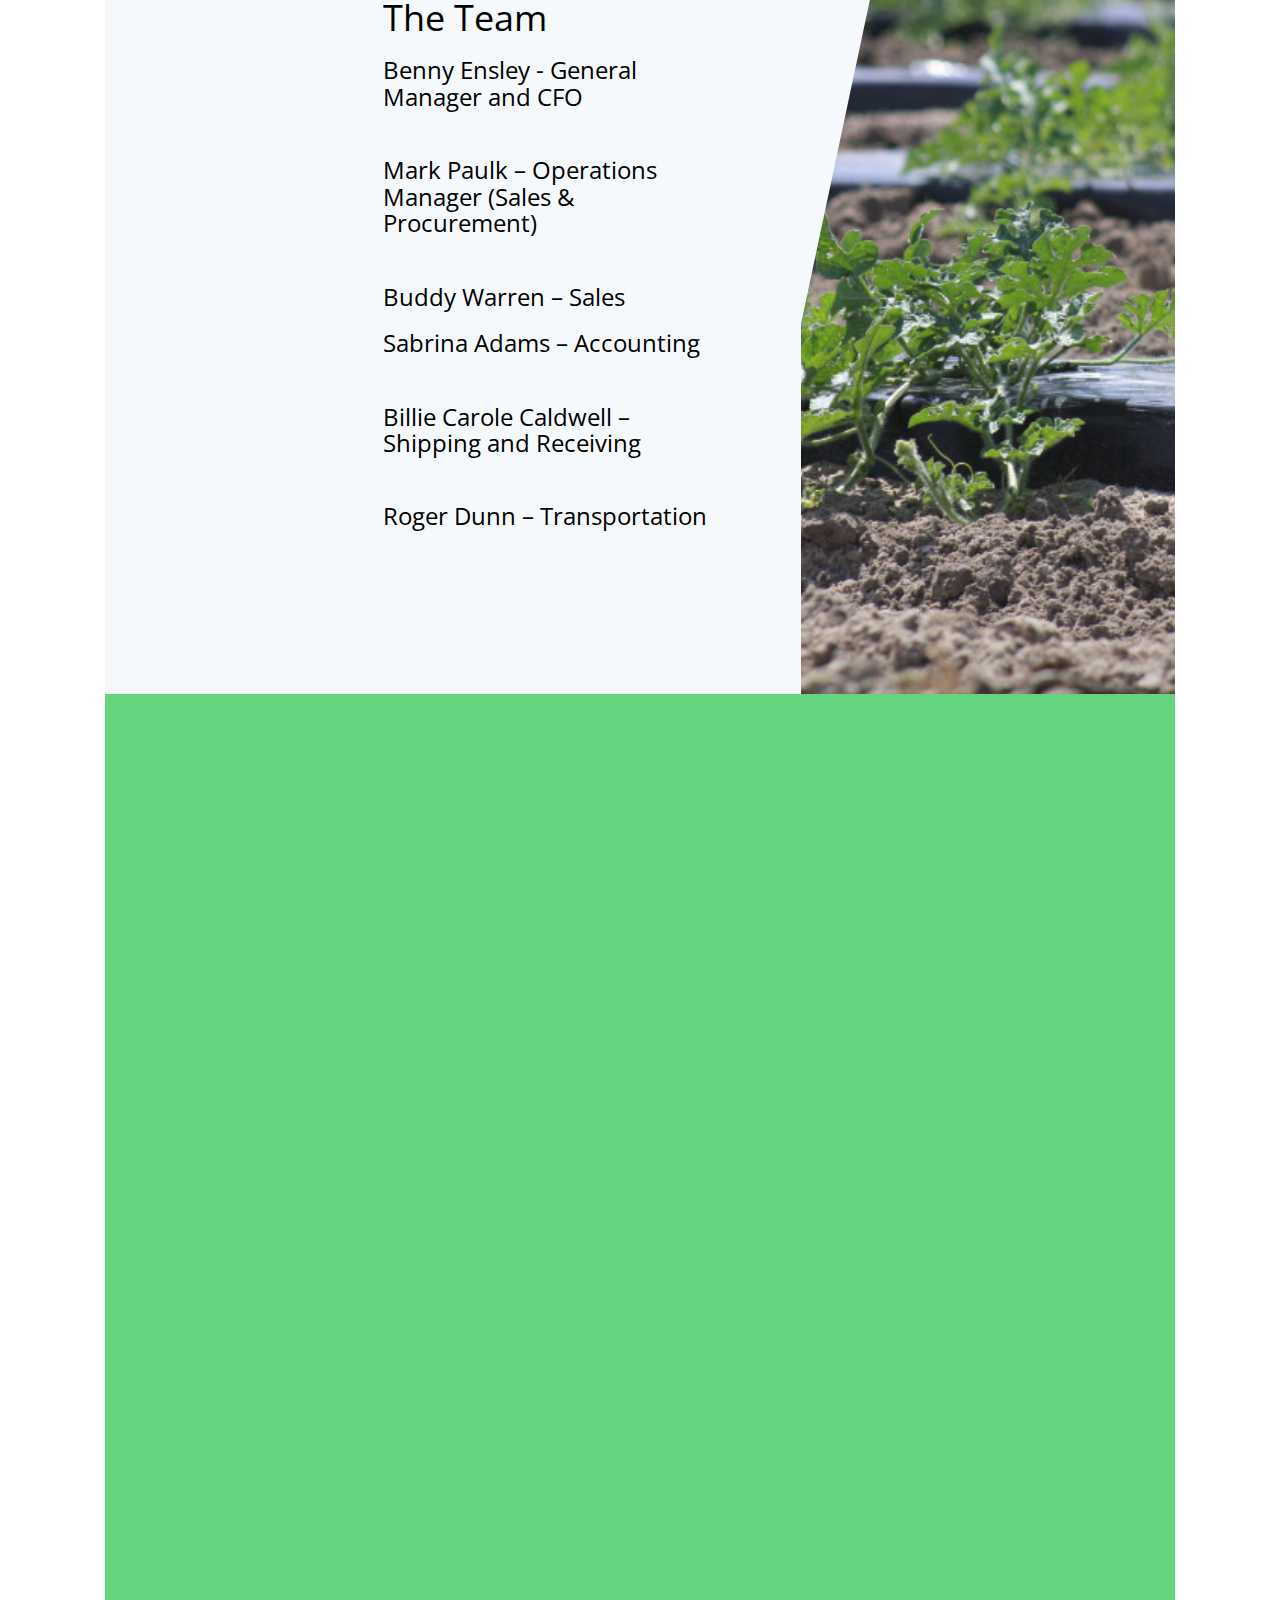
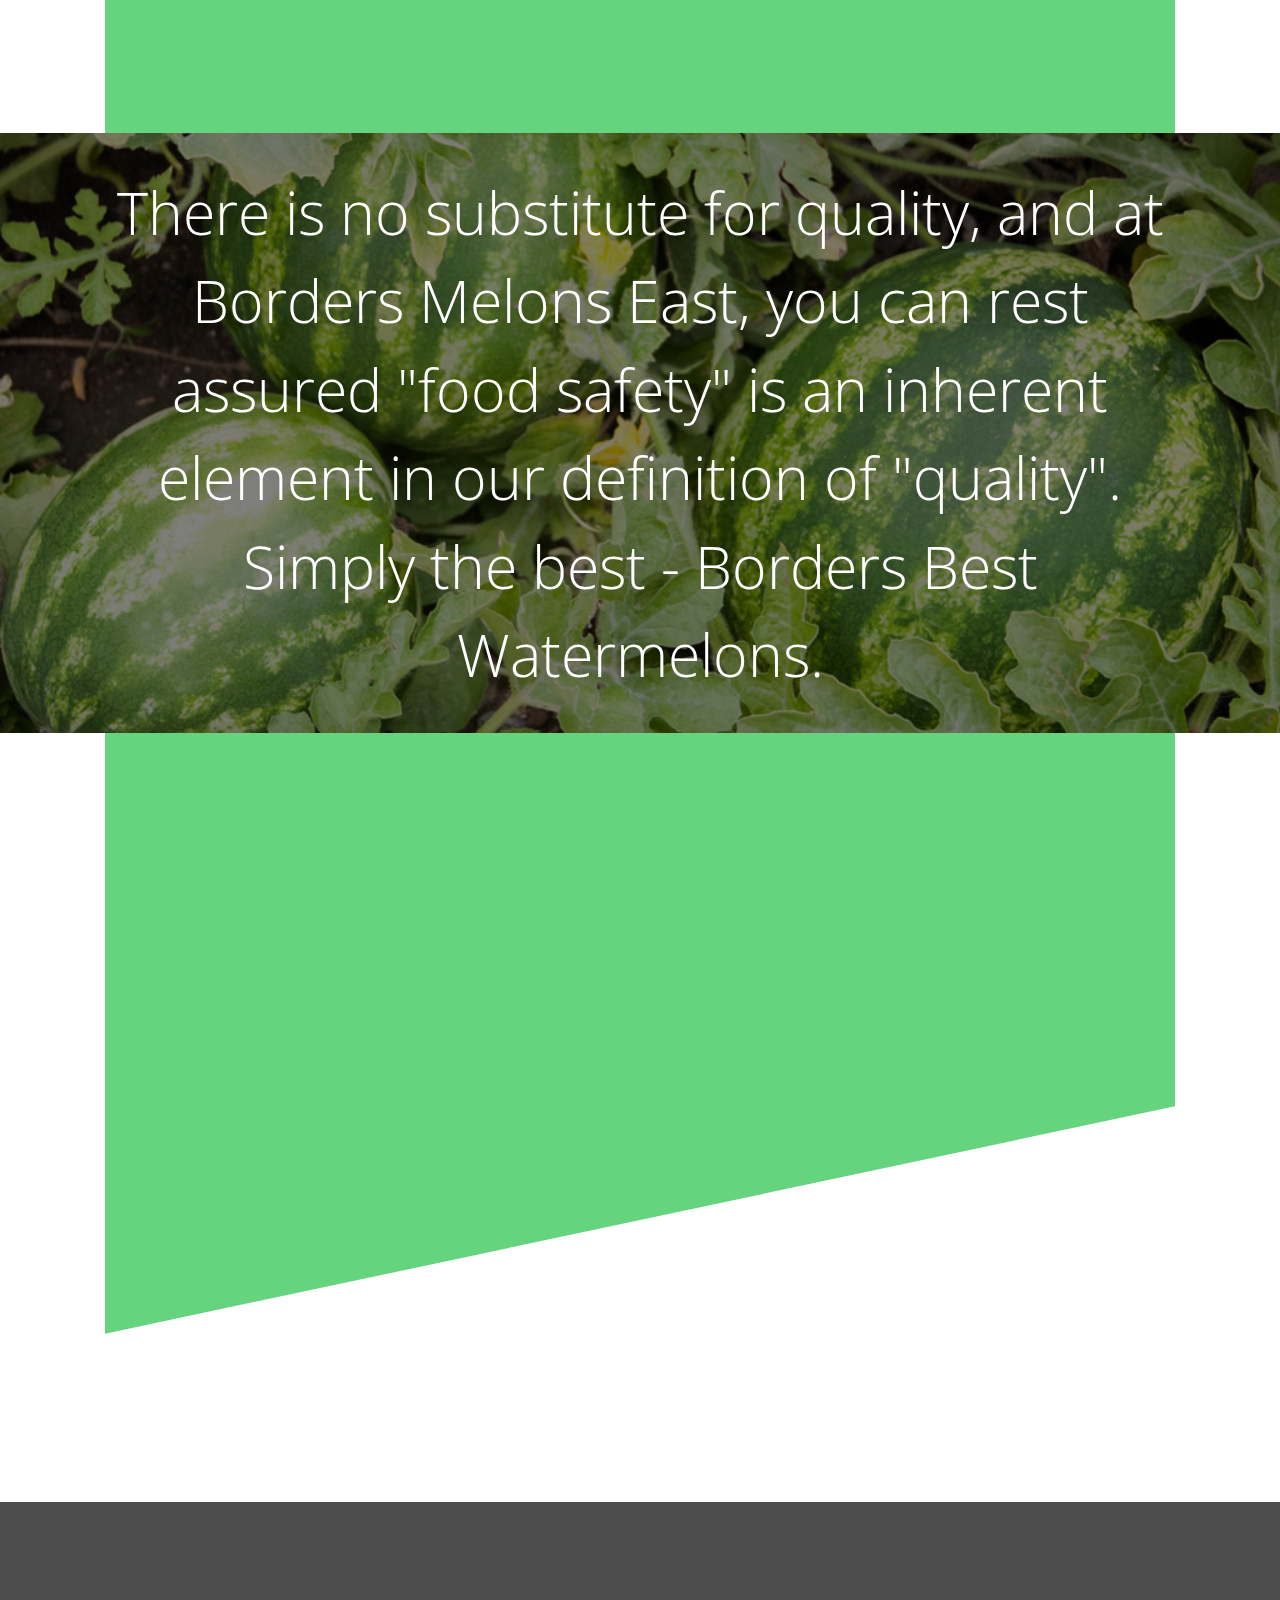
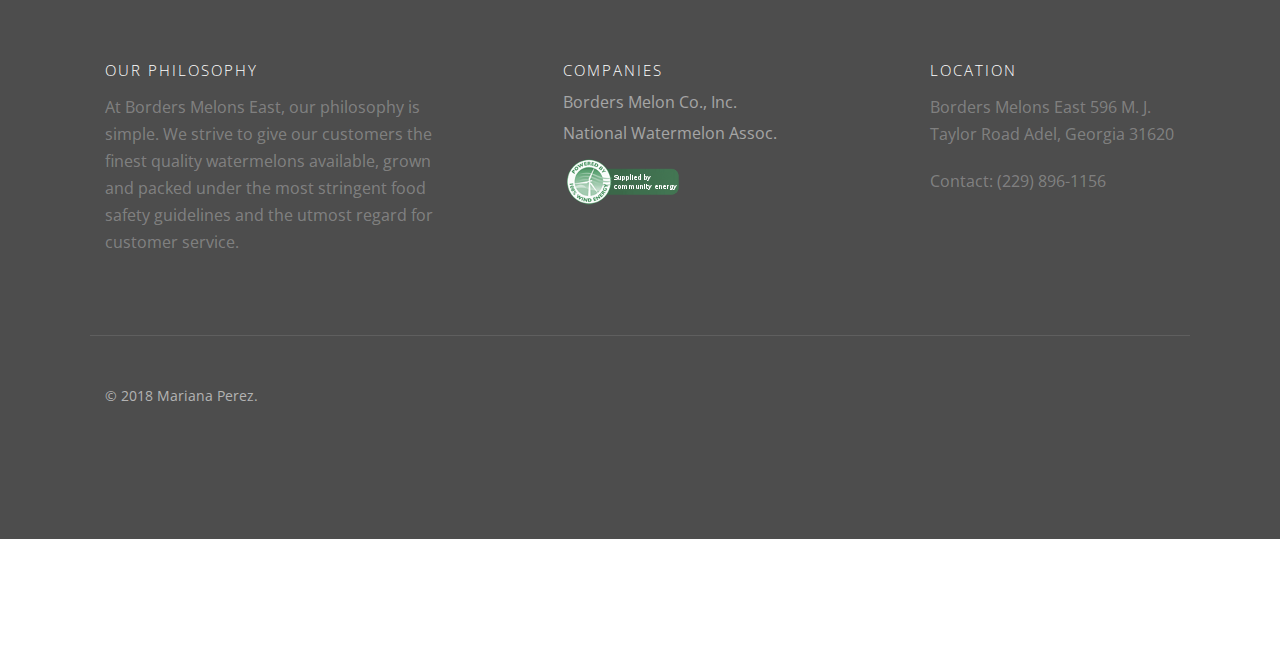
==== commit 0b73da23: "added the team section on index" ====
--- a/index.html
+++ b/index.html
@@ -67,13 +67,14 @@
 					<div class="col-xs-12 text-center menu-1">
 						<ul>
 							<li class="active"><a href="index.html">Home</a></li>
+							<li><a href="#trans">Transportation</a></li>
+
+							<li> <a href="#team">The Team</a>          </li>
 
 								<a href="#gtco-features">Food Safety</a>
 								
 							</li>
-							<li><a href="#trans">Transportation</a></li>
 							<li><a href="#gtco-footer">Contact</a></li>
-							<li> <a href="team.html">The Team</a>          </li>
 						</ul>
 					</div>
 				</div>
@@ -233,7 +234,37 @@
 					</div>
 
 </div>
-					
+<div class="flex-section gtco-gray-bg">
+	<div class="col-1">
+		<div class="text">
+
+			<div id="team"class="row row-pb-sm">
+				<div class="col-md-12">
+					<h1>The Team</h1>
+				<h3>	Benny Ensley  -  General Manager and CFO</h3>
+<br>
+
+<h3>Mark Paulk – Operations Manager (Sales &amp; Procurement)
+</h3>
+<br>
+<h3>Buddy Warren – Sales</h3>
+<b></b>
+
+<h3>Sabrina Adams – Accounting</h3>
+<br>
+<h3>Billie Carole Caldwell – Shipping and Receiving
+</h3>
+<br>
+<h3>Roger Dunn – Transportation
+</h3>
+
+				</div>
+			</div>
+			
+		</div>
+	</div>
+	<div class="col-2 flex-img" style="background-image: url(images/img_1.jpg);"></div>
+</div>	
 		
 		
 		<div id="gtco-features">
